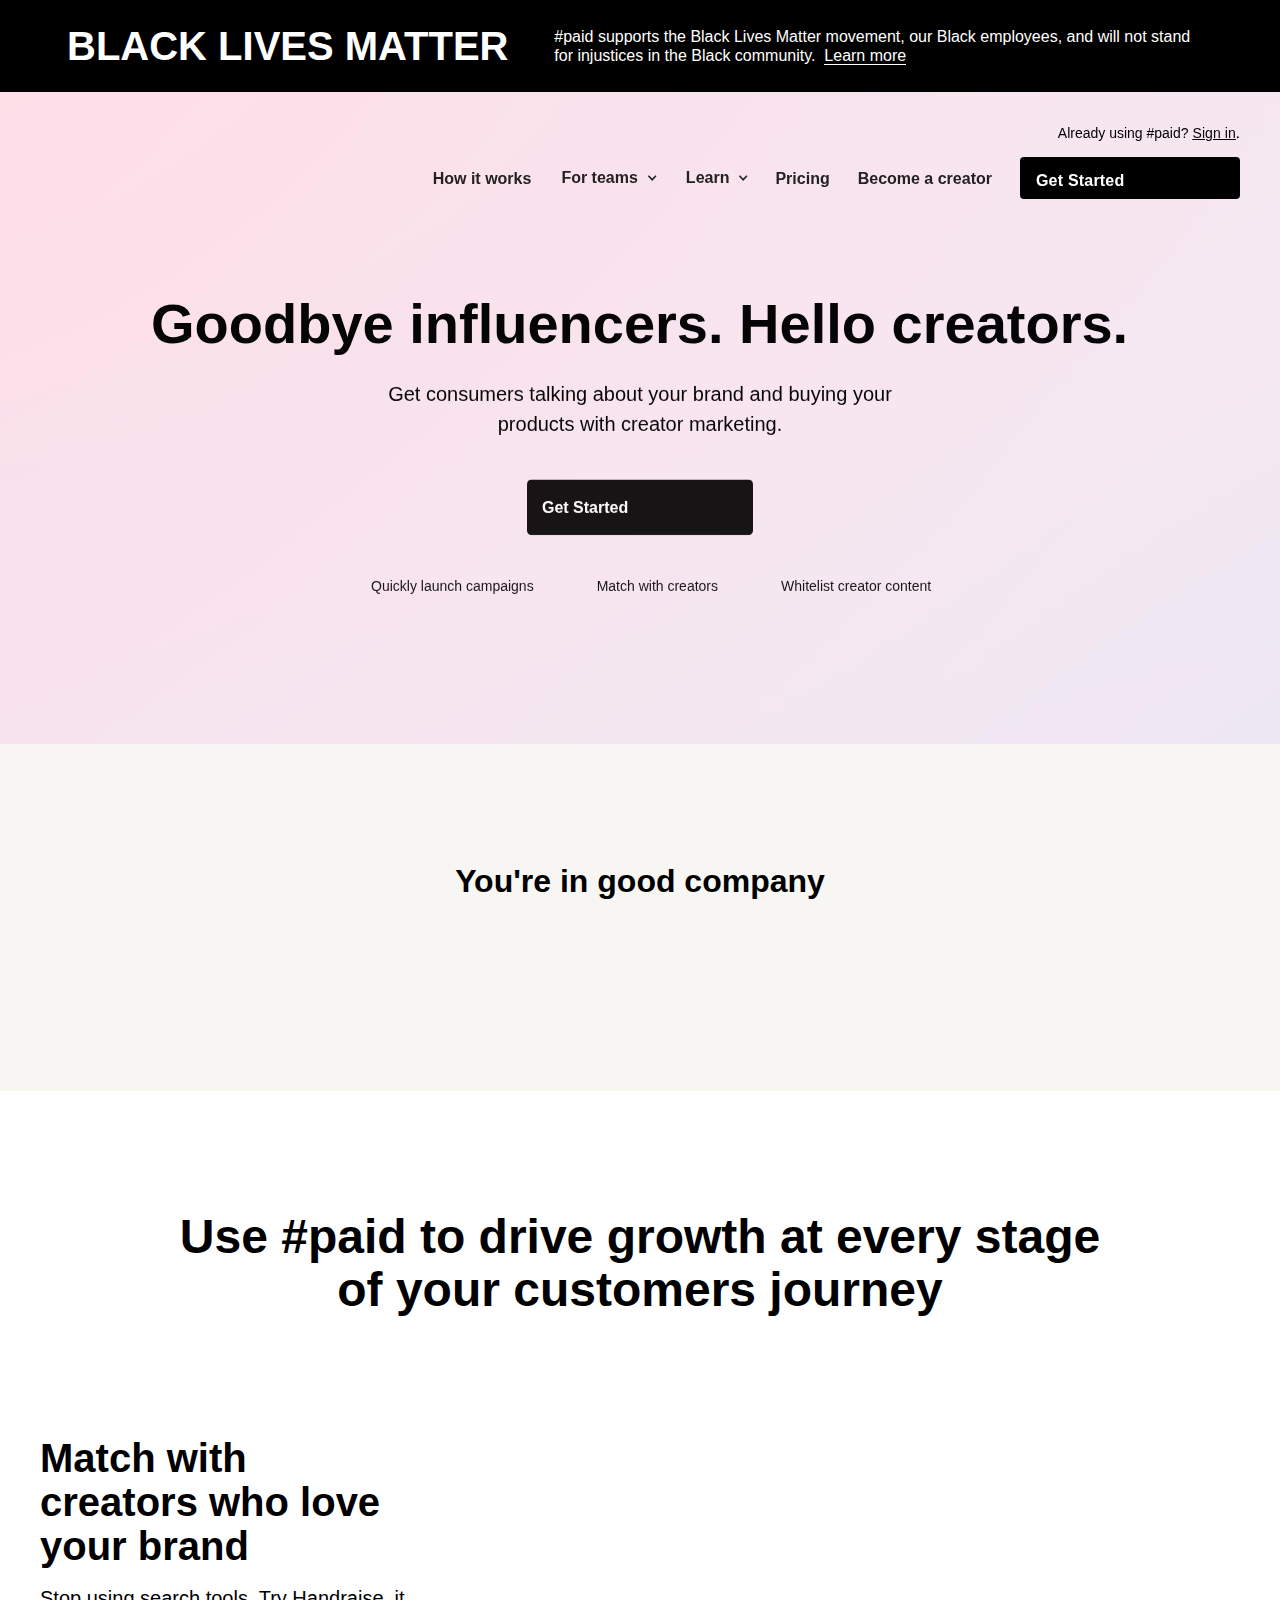
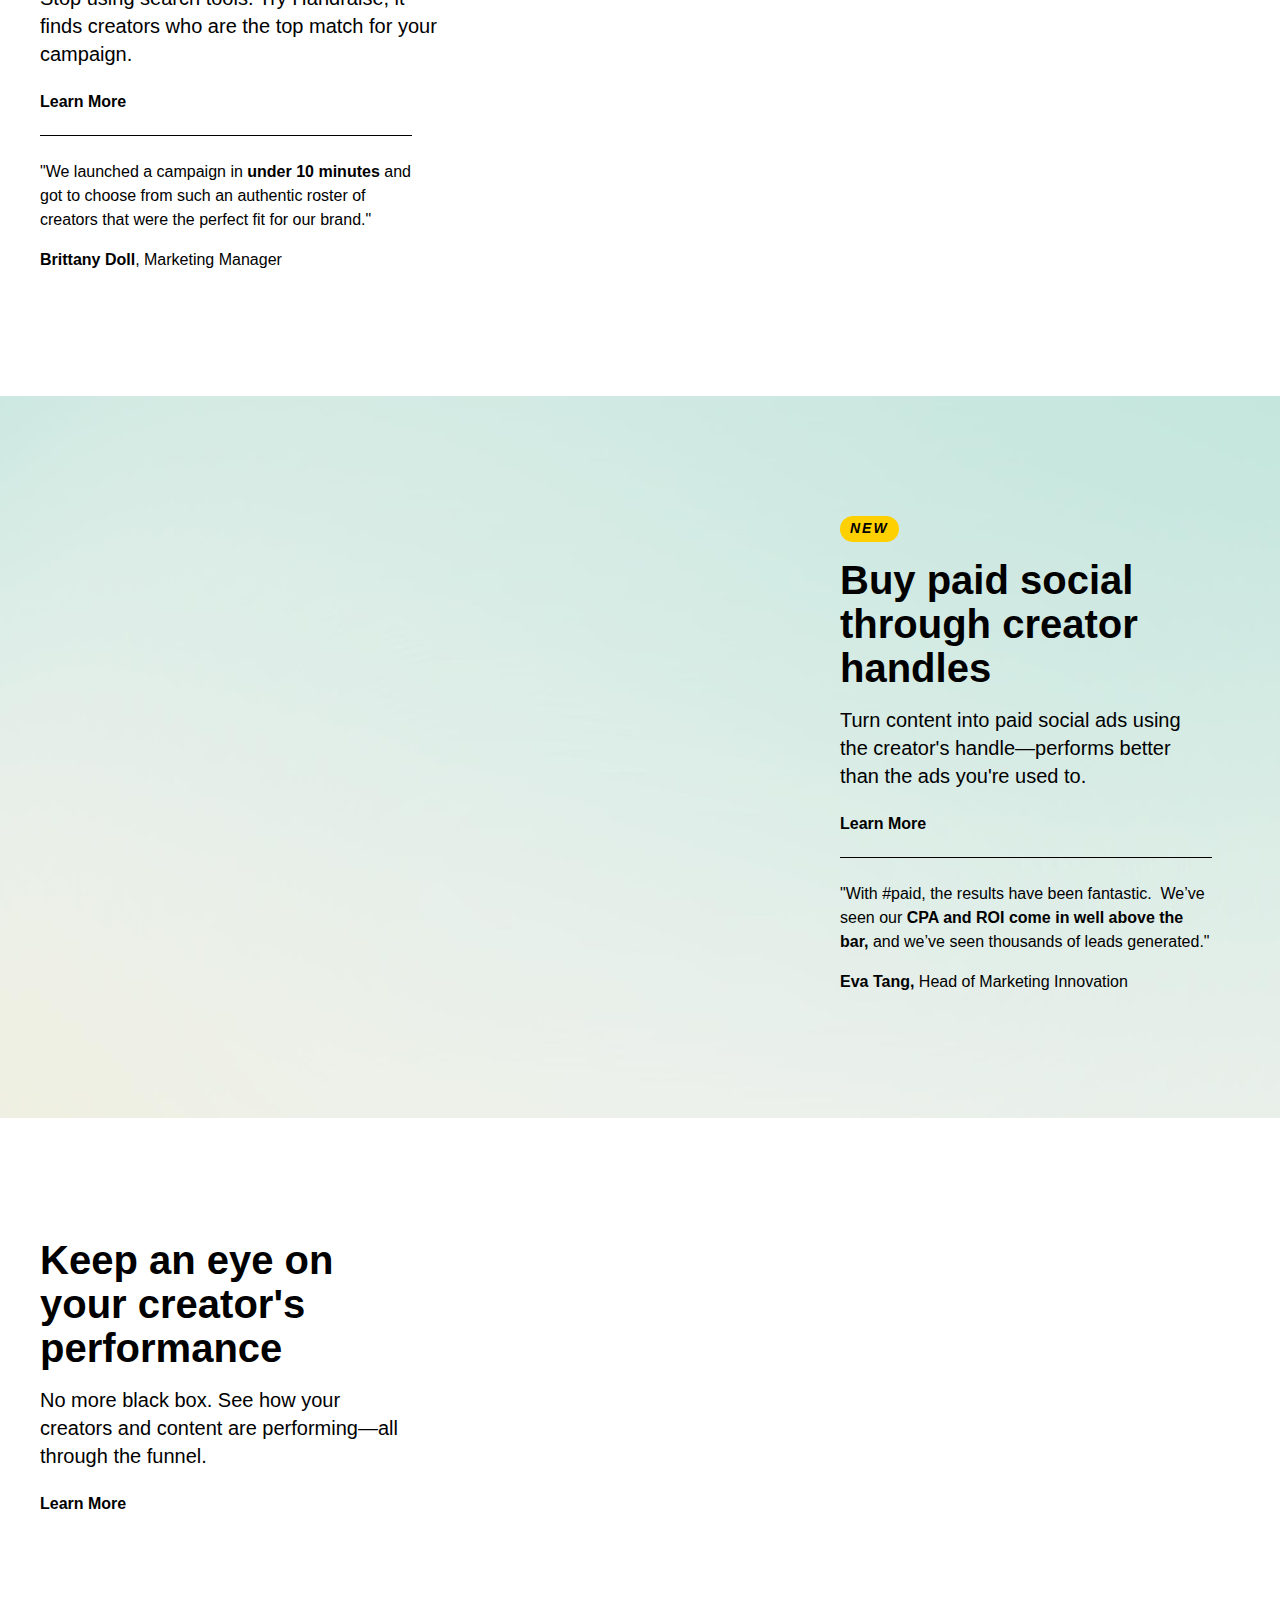
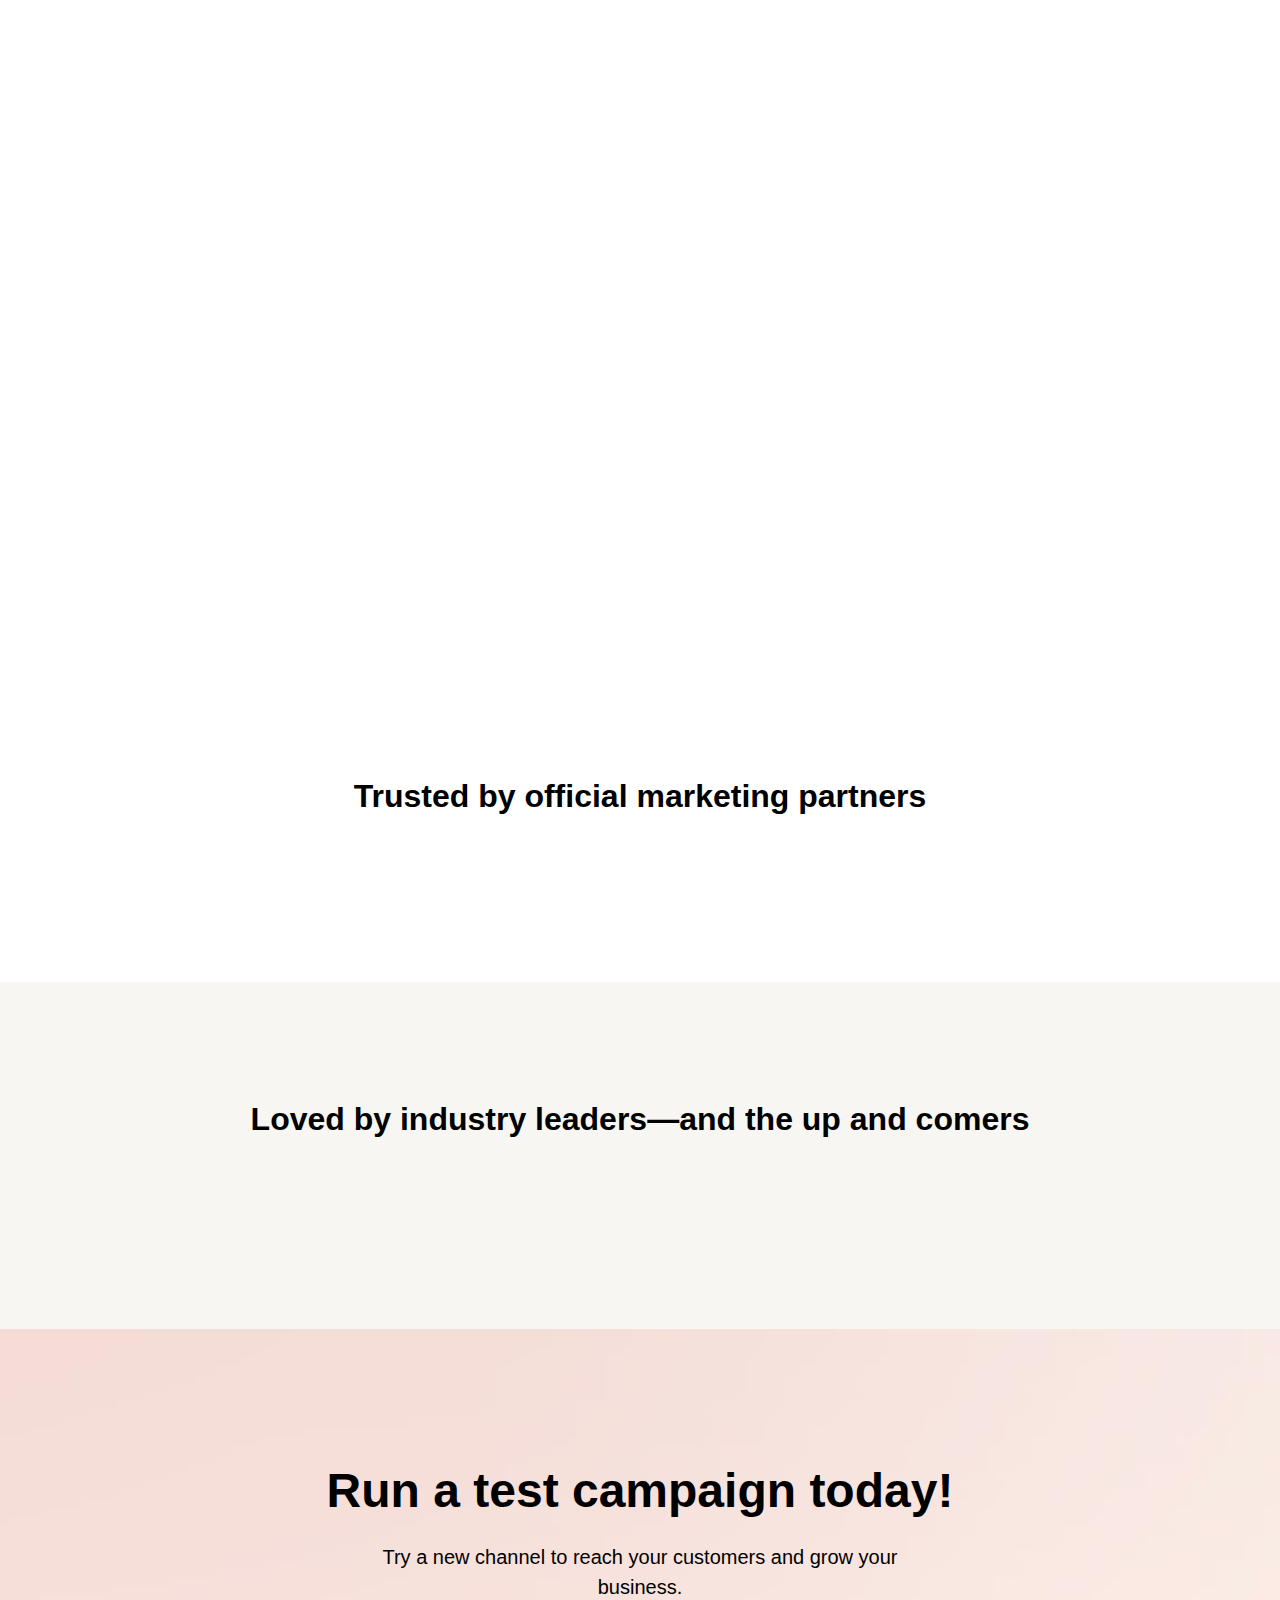
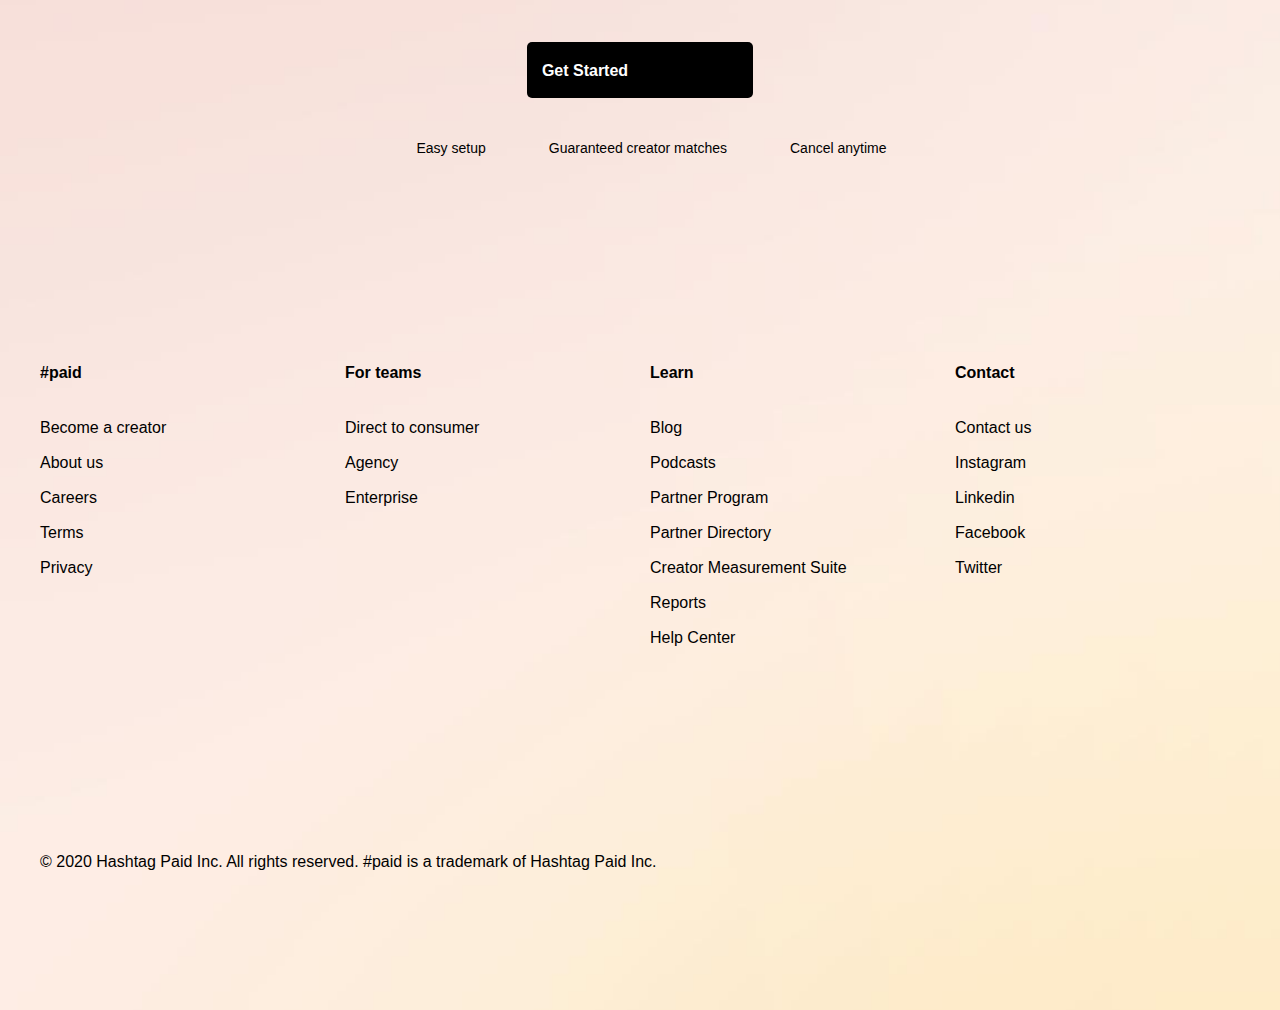
==== index.html @ 5b130eef "intinition" ====
<!DOCTYPE html><!-- Last Published: Wed Oct 14 2020 17:28:20 GMT+0000 (Coordinated Universal Time) -->
<html data-wf-domain="webflow2.hashtagpaid.com" data-wf-page="5f0f234bda10194874e92868"
    data-wf-site="5c34f4c0ee3329913fc72eac">

<head>
    <meta charset="utf-8" />
    <title>#paid | Creator Marketing Platform</title>
    <meta
        content="Get matched with creators, launch campaigns, and run creator whitelisting—in one platform. Influencer marketing is now safe, easy, and fast."
        name="description" />
    <meta content="#paid | Creator Marketing Platform" property="og:title" />
    <meta
        content="Get matched with creators, launch campaigns, and run creator whitelisting—in one platform. Influencer marketing is now safe, easy, and fast."
        property="og:description" />
    <meta content="https://uploads-ssl.webflow.com/5c34f4c0ee3329913fc72eac/5eea56bb4494a6b44882a000_paid-home.png"
        property="og:image" />
    <meta content="#paid | Creator Marketing Platform" property="twitter:title" />
    <meta
        content="Get matched with creators, launch campaigns, and run creator whitelisting—in one platform. Influencer marketing is now safe, easy, and fast."
        property="twitter:description" />
    <meta content="https://uploads-ssl.webflow.com/5c34f4c0ee3329913fc72eac/5eea56bb4494a6b44882a000_paid-home.png"
        property="twitter:image" />
    <meta property="og:type" content="website" />
    <meta content="summary_large_image" name="twitter:card" />
    <meta content="width=device-width, initial-scale=1" name="viewport" />
    <link href="css/paid2.webflow.cad4423af.css" rel="stylesheet" type="text/css" />
    <style>
        @media (min-width:992px) {
            html.w-mod-js:not(.w-mod-ix) [data-w-id="f4ee1ce5-b57c-50f3-9289-8ec48d2933f8"] {
                opacity: 0;
                -webkit-transform: translate3d(0, 50PX, 0) scale3d(1, 1, 1) rotateX(0) rotateY(0) rotateZ(0) skew(0, 0);
                -moz-transform: translate3d(0, 50PX, 0) scale3d(1, 1, 1) rotateX(0) rotateY(0) rotateZ(0) skew(0, 0);
                -ms-transform: translate3d(0, 50PX, 0) scale3d(1, 1, 1) rotateX(0) rotateY(0) rotateZ(0) skew(0, 0);
                transform: translate3d(0, 50PX, 0) scale3d(1, 1, 1) rotateX(0) rotateY(0) rotateZ(0) skew(0, 0);
            }

            html.w-mod-js:not(.w-mod-ix) [data-w-id="f4ee1ce5-b57c-50f3-9289-8ec48d2933fa"] {
                -webkit-transform: translate3d(0, 60PX, 0) scale3d(1, 1, 1) rotateX(0) rotateY(0) rotateZ(0) skew(0, 0);
                -moz-transform: translate3d(0, 60PX, 0) scale3d(1, 1, 1) rotateX(0) rotateY(0) rotateZ(0) skew(0, 0);
                -ms-transform: translate3d(0, 60PX, 0) scale3d(1, 1, 1) rotateX(0) rotateY(0) rotateZ(0) skew(0, 0);
                transform: translate3d(0, 60PX, 0) scale3d(1, 1, 1) rotateX(0) rotateY(0) rotateZ(0) skew(0, 0);
                opacity: 0;
            }

            html.w-mod-js:not(.w-mod-ix) [data-w-id="f4ee1ce5-b57c-50f3-9289-8ec48d2933fc"] {
                -webkit-transform: translate3d(0, 70PX, 0) scale3d(1, 1, 1) rotateX(0) rotateY(0) rotateZ(0) skew(0, 0);
                -moz-transform: translate3d(0, 70PX, 0) scale3d(1, 1, 1) rotateX(0) rotateY(0) rotateZ(0) skew(0, 0);
                -ms-transform: translate3d(0, 70PX, 0) scale3d(1, 1, 1) rotateX(0) rotateY(0) rotateZ(0) skew(0, 0);
                transform: translate3d(0, 70PX, 0) scale3d(1, 1, 1) rotateX(0) rotateY(0) rotateZ(0) skew(0, 0);
                opacity: 0;
            }

            html.w-mod-js:not(.w-mod-ix) [data-w-id="fcbe6283-c4dd-cb51-99b2-6b186e6b7eea"] {
                -webkit-transform: translate3d(0, 80PX, 0) scale3d(1, 1, 1) rotateX(0) rotateY(0) rotateZ(0) skew(0, 0);
                -moz-transform: translate3d(0, 80PX, 0) scale3d(1, 1, 1) rotateX(0) rotateY(0) rotateZ(0) skew(0, 0);
                -ms-transform: translate3d(0, 80PX, 0) scale3d(1, 1, 1) rotateX(0) rotateY(0) rotateZ(0) skew(0, 0);
                transform: translate3d(0, 80PX, 0) scale3d(1, 1, 1) rotateX(0) rotateY(0) rotateZ(0) skew(0, 0);
                opacity: 0;
            }

            html.w-mod-js:not(.w-mod-ix) [data-w-id="66a45f25-d2dc-6b6b-6f55-53d3be5a39cc"] {
                -webkit-transform: translate3d(0, 30PX, 0) scale3d(1, 1, 1) rotateX(0) rotateY(0) rotateZ(0) skew(0, 0);
                -moz-transform: translate3d(0, 30PX, 0) scale3d(1, 1, 1) rotateX(0) rotateY(0) rotateZ(0) skew(0, 0);
                -ms-transform: translate3d(0, 30PX, 0) scale3d(1, 1, 1) rotateX(0) rotateY(0) rotateZ(0) skew(0, 0);
                transform: translate3d(0, 30PX, 0) scale3d(1, 1, 1) rotateX(0) rotateY(0) rotateZ(0) skew(0, 0);
                opacity: 0;
            }

            html.w-mod-js:not(.w-mod-ix) [data-w-id="d9978bcf-15e3-3920-8042-8539bfb7ca4c"] {
                opacity: 0;
            }
        }

        @media (max-width:991px) and (min-width:768px) {
            html.w-mod-js:not(.w-mod-ix) [data-w-id="f4ee1ce5-b57c-50f3-9289-8ec48d2933f8"] {
                opacity: 0;
                -webkit-transform: translate3d(0, 50PX, 0) scale3d(1, 1, 1) rotateX(0) rotateY(0) rotateZ(0) skew(0, 0);
                -moz-transform: translate3d(0, 50PX, 0) scale3d(1, 1, 1) rotateX(0) rotateY(0) rotateZ(0) skew(0, 0);
                -ms-transform: translate3d(0, 50PX, 0) scale3d(1, 1, 1) rotateX(0) rotateY(0) rotateZ(0) skew(0, 0);
                transform: translate3d(0, 50PX, 0) scale3d(1, 1, 1) rotateX(0) rotateY(0) rotateZ(0) skew(0, 0);
            }

            html.w-mod-js:not(.w-mod-ix) [data-w-id="f4ee1ce5-b57c-50f3-9289-8ec48d2933fa"] {
                -webkit-transform: translate3d(0, 60PX, 0) scale3d(1, 1, 1) rotateX(0) rotateY(0) rotateZ(0) skew(0, 0);
                -moz-transform: translate3d(0, 60PX, 0) scale3d(1, 1, 1) rotateX(0) rotateY(0) rotateZ(0) skew(0, 0);
                -ms-transform: translate3d(0, 60PX, 0) scale3d(1, 1, 1) rotateX(0) rotateY(0) rotateZ(0) skew(0, 0);
                transform: translate3d(0, 60PX, 0) scale3d(1, 1, 1) rotateX(0) rotateY(0) rotateZ(0) skew(0, 0);
                opacity: 0;
            }

            html.w-mod-js:not(.w-mod-ix) [data-w-id="f4ee1ce5-b57c-50f3-9289-8ec48d2933fc"] {
                -webkit-transform: translate3d(0, 70PX, 0) scale3d(1, 1, 1) rotateX(0) rotateY(0) rotateZ(0) skew(0, 0);
                -moz-transform: translate3d(0, 70PX, 0) scale3d(1, 1, 1) rotateX(0) rotateY(0) rotateZ(0) skew(0, 0);
                -ms-transform: translate3d(0, 70PX, 0) scale3d(1, 1, 1) rotateX(0) rotateY(0) rotateZ(0) skew(0, 0);
                transform: translate3d(0, 70PX, 0) scale3d(1, 1, 1) rotateX(0) rotateY(0) rotateZ(0) skew(0, 0);
                opacity: 0;
            }

            html.w-mod-js:not(.w-mod-ix) [data-w-id="fcbe6283-c4dd-cb51-99b2-6b186e6b7eea"] {
                -webkit-transform: translate3d(0, 80PX, 0) scale3d(1, 1, 1) rotateX(0) rotateY(0) rotateZ(0) skew(0, 0);
                -moz-transform: translate3d(0, 80PX, 0) scale3d(1, 1, 1) rotateX(0) rotateY(0) rotateZ(0) skew(0, 0);
                -ms-transform: translate3d(0, 80PX, 0) scale3d(1, 1, 1) rotateX(0) rotateY(0) rotateZ(0) skew(0, 0);
                transform: translate3d(0, 80PX, 0) scale3d(1, 1, 1) rotateX(0) rotateY(0) rotateZ(0) skew(0, 0);
                opacity: 0;
            }

            html.w-mod-js:not(.w-mod-ix) [data-w-id="66a45f25-d2dc-6b6b-6f55-53d3be5a39cc"] {
                -webkit-transform: translate3d(0, 30PX, 0) scale3d(1, 1, 1) rotateX(0) rotateY(0) rotateZ(0) skew(0, 0);
                -moz-transform: translate3d(0, 30PX, 0) scale3d(1, 1, 1) rotateX(0) rotateY(0) rotateZ(0) skew(0, 0);
                -ms-transform: translate3d(0, 30PX, 0) scale3d(1, 1, 1) rotateX(0) rotateY(0) rotateZ(0) skew(0, 0);
                transform: translate3d(0, 30PX, 0) scale3d(1, 1, 1) rotateX(0) rotateY(0) rotateZ(0) skew(0, 0);
                opacity: 0;
            }

            html.w-mod-js:not(.w-mod-ix) [data-w-id="d9978bcf-15e3-3920-8042-8539bfb7ca4c"] {
                opacity: 0;
            }
        }
    </style>
    <script src="js/webfont.js" type="text/javascript"></script>
    <script
        type="text/javascript">WebFont.load({ google: { families: ["Open Sans:300,300italic,400,400italic,600,600italic,700,700italic,800,800italic", "Lato:100,100italic,300,300italic,400,400italic,700,700italic,900,900italic", "Merriweather:300,300italic,400,400italic,700,700italic,900,900italic", "Roboto:100,300,regular,500,700,900", "Roboto Mono:100,300,regular,500,700"] } });</script>
    <!--[if lt IE 9]><script src="js/html5shiv.min.js" type="text/javascript"></script><![endif]-->
    <script
        type="text/javascript">!function (o, c) { var n = c.documentElement, t = " w-mod-"; n.className += t + "js", ("ontouchstart" in o || o.DocumentTouch && c instanceof DocumentTouch) && (n.className += t + "touch") }(window, document);</script>
    <link href="https://uploads-ssl.webflow.com/5c34f4c0ee3329913fc72eac/5dc491c961fc96508a95d84b_favicon.png"
        rel="shortcut icon" type="image/x-icon" />
    <link href="https://uploads-ssl.webflow.com/5c34f4c0ee3329913fc72eac/5dc49237c21f5b290914fe9d_webclip.png"
        rel="apple-touch-icon" /><!-- Google Tag Manager -->
    <script>(function (w, d, s, l, i) {
            w[l] = w[l] || []; w[l].push({
                'gtm.start':
                    new Date().getTime(), event: 'gtm.js'
            }); var f = d.getElementsByTagName(s)[0],
                j = d.createElement(s), dl = l != 'dataLayer' ? '&l=' + l : ''; j.async = true; j.src =
                    'https://www.googletagmanager.com/gtm.js?id=' + i + dl; f.parentNode.insertBefore(j, f);
        })(window, document, 'script', 'dataLayer', 'GTM-TVMPZFH');</script>
    <!-- End Google Tag Manager -->

    <!-- Facebook Pixel Code -->
    <script>
        !function (f, b, e, v, n, t, s) {
            if (f.fbq) return; n = f.fbq = function () {
                n.callMethod ?
                    n.callMethod.apply(n, arguments) : n.queue.push(arguments)
            };
            if (!f._fbq) f._fbq = n; n.push = n; n.loaded = !0; n.version = '2.0';
            n.queue = []; t = b.createElement(e); t.async = !0;
            t.src = v; s = b.getElementsByTagName(e)[0];
            s.parentNode.insertBefore(t, s)
        }(window, document, 'script',
            'https://connect.facebook.net/en_US/fbevents.js');
        fbq('init', '689552478120410');
        fbq('track', 'PageView');
    </script>
    <noscript>
        <img height="1" width="1" src="https://www.facebook.com/tr?id=689552478120410&ev=PageView
&noscript=1" />
    </noscript>
    <!-- End Facebook Pixel Code -->

    <!-- Twitter universal website tag code -->
    <script>
        !function (e, t, n, s, u, a) {
            e.twq || (s = e.twq = function () {
                s.exe ? s.exe.apply(s, arguments) : s.queue.push(arguments);
            }, s.version = '1.1', s.queue = [], u = t.createElement(n), u.async = !0, u.src = 'js/uwt.js',
                a = t.getElementsByTagName(n)[0], a.parentNode.insertBefore(u, a))
        }(window, document, 'script');
        // Insert Twitter Pixel ID and Standard Event data below
        twq('init', 'o2rf6');
        twq('track', 'PageView');
    </script>
    <!-- End Twitter universal website tag code -->



    <style type="text/css">
        body {
            -webkit-font-smoothing: antialiased;
        }
    </style>

    <script type="text/javascript" src="js/bizible.js" async=""></script>

    <!--script src="js/.ubembed.com" async-->
    </script-->

    <script
        type="text/javascript">(function (o) { var b = "https://speedyfox.io/anywhere/", t = "ab54ca5f84f347f0b32fcea00ec6c714569c641edcfc4e208ddea868f578c745", a = window.AutopilotAnywhere = { _runQueue: [], run: function () { this._runQueue.push(arguments); } }, c = encodeURIComponent, s = "SCRIPT", d = document, l = d.getElementsByTagName(s)[0], p = "t=" + c(d.title || "") + "&u=" + c(d.location.href || "") + "&r=" + c(d.referrer || ""), j = "text/javascript", z, y; if (!window.Autopilot) window.Autopilot = a; if (o.app) p = "devmode=true&" + p; z = function (src, asy) { var e = d.createElement(s); e.src = src; e.type = j; e.async = asy; l.parentNode.insertBefore(e, l); }; y = function () { z(b + t + '?' + p, true); }; if (window.attachEvent) { window.attachEvent("onload", y); } else { window.addEventListener("load", y, false); } })({});</script>

    <style type="text/css">

    </style>

    <style>
        .body {
            -webkit-font-smoothing: antialiased;
            -moz-osx-font-smoothing: grayscale;
        }

        .w-slider-nav {
            font-size: 6px;
        }

        .w-slider-dot {
            position: relative;
            display: inline-block;
            width: 6px;
            height: 6px;
            background-color: #DFE3E8;
            cursor: pointer;
            margin: 0 7px .5em;
            transition: background-color 100ms, color 100ms;
        }

        .w-slider-dot.w-active {
            width: 10px;
            height: 10px;
            background: none;
            top: 2px;
        }

        .w-slider-nav-invert>div {
            background-color: #DFE3E8;
        }
    </style>

    <!-- iPhone X -->
    <style>
        @media only screen and (min-device-width : 375px) and (max-device-width : 812px) and (-webkit-device-pixel-ratio : 3) {
            .podcast-cta {
                padding: 24px 32px 32px;
            }
        }
    </style>

    <style>
        /* 1792x828px at 326ppi */
        @media only screen and (device-width : 414px) and (device-height : 896px) and (-webkit-device-pixel-ratio : 2) {
            .podcast-cta {
                padding: 24px 32px 32px;
            }
        }
    </style>

</head>

<body>
    <div class="w-embed w-iframe">
        <!-- Google Tag Manager (noscript) -->
        <noscript><iframe src="https://www.googletagmanager.com/ns.html?id=GTM-TVMPZFH" height="0" width="0"
                style="display:none;visibility:hidden"></iframe></noscript>
        <!-- End Google Tag Manager (noscript) -->
    </div>
    <div class="sec-banner">
        <div class="announcement-banner-ctr">
            <h2 class="h2-banner">Black Lives Matter</h2>
            <p class="p-banner">#paid supports the Black Lives Matter movement, our Black employees, and will not stand
                for injustices in the Black community.  <a
                    href="http://hashtagpaid.com/blog/black-lives-matter-our-response-and-action" target="_blank"
                    class="link-banner">Learn more</a></p>
        </div>
    </div>
    <div data-collapse="medium" data-animation="default" data-duration="0" data-doc-height="1"
        data-easing="ease-out-quint" data-easing2="ease-in-quint" role="banner" class="mobile-navbar w-nav">
        <div class="container-2 w-container"><a href="/" aria-current="page"
                class="mobile-brand w-nav-brand w--current"><img
                    src="https://uploads-ssl.webflow.com/5c34f4c0ee3329913fc72eac/5ed2c03f412d2b1436ae11a7_paid-logo-mobile.svg"
                    width="37" alt="" /></a>
            <nav role="navigation" class="mobile-nav-menu-2 w-nav-menu">
                <div class="div-block-45">
                    <div class="div-block-60"><a href="/" aria-current="page" class="w-inline-block w--current"><img
                                src="https://uploads-ssl.webflow.com/5c34f4c0ee3329913fc72eac/5ed2c03f412d2b1436ae11a7_paid-logo-mobile.svg"
                                alt="" /></a><a href="#" class="w-inline-block"><img
                                src="https://uploads-ssl.webflow.com/5c34f4c0ee3329913fc72eac/5ec5cbae905c7a162495afce_close-menuhamburger.svg"
                                alt="" /></a></div>
                    <div class="div-block-46">
                        <div class="text-block-22"><a href="https://hashtagpaid.com/login" class="text-block-22">Sign
                                in</a></div>
                    </div>
                    <div class="div-block-46">
                        <div class="text-block-22"><a href="/how-it-works.html" class="text-block-22">How it works</a></div>
                    </div>
                    <div class="div-block-46">
                        <div class="text-block-22">For teams</div><a href="/d-t-c.html" class="link-3">Direct to
                            Consumer</a><a href="/agencies" class="link-3">Agency</a><a href="/enterprise-1"
                            class="link-3">Enterprise</a>
                    </div>
                    <div class="div-block-46">
                        <div class="text-block-22">Learn</div><a href="/blog" class="link-3">Blog</a><a href="/podcast"
                            class="link-3">Podcasts</a><a href="https://help.hashtagpaid.com/en/" target="_blank"
                            class="link-3">Help Center</a><a href="/instagram-hidden-likes-research-report"
                            class="link-3">Reports</a>
                    </div>
                    <div class="div-block-46">
                        <div class="text-block-22"><a href="/pricing" class="text-block-22">Pricing</a></div>
                    </div>
                    <div class="div-block-46">
                        <div class="text-block-22"><a href="/creators-new" class="text-block-22">Become a creator</a>
                        </div>
                    </div>
                </div><a href="https://app.hashtagpaid.com/signup" class="cta-button mobile-nav w-inline-block">
                    <div class="cta-button-text">Get Started</div><img
                        src="https://uploads-ssl.webflow.com/5c34f4c0ee3329913fc72eac/5d896238cbc314ecd240cec2_arrow_white.svg"
                        alt="" class="cta-button-arrow" />
                </a>
            </nav>
            <div class="mobile-menu-button-2 w-nav-button">
                <div class="icon-4 w-icon-nav-menu"></div>
            </div>
        </div><a href="https://hashtagpaid.com/blog/covid-19-evolving-consumer-behavior"
            class="global-nav-banner w-inline-block">
            <div class="div-block-32">
                <div class="banner-text"><span class="all-caps-label text-span-11">COVID-19</span>COVID-19: Evolving
                    Consumer Behaviors Report — Read the Report<br /><span class="underline text-span-10">Read the
                        report</span></div>
            </div>
        </a>
    </div>
    <div data-collapse="medium" data-animation="default" data-duration="400" role="banner"
        class="desktop-nav-2 withbanner w-nav">
        <div class="middle-alight container w-container"><a href="/" aria-current="page"
                class="brand-logo w-nav-brand w--current"><img
                    src="https://uploads-ssl.webflow.com/5c34f4c0ee3329913fc72eac/5ec5bb73b2a6fb3d17adff89_Group%20133.svg"
                    alt="" /></a>
            <div class="desktop-menu-link">
                <div class="top-nav-div">
                    <div class="small-text-nav">Already using #paid? <a href="https://hashtagpaid.com/login"><span
                                class="small-text-link link">Sign in</span></a><span class="small-text-link">.</span>
                    </div>
                </div>
                <nav role="navigation" class="desktop-nav-menu w-clearfix w-nav-menu"><a href="how-it-works.html"
                        class="desktop-nav-link-2 w-nav-link">How it works</a>
                    <div data-delay="0" data-hover="1" class="w-dropdown">
                        <div class="desktop-nav-link-dropdown-2 w-dropdown-toggle">
                            <div class="dropdown-arrow-down w-icon-dropdown-toggle"></div>
                            <div>For teams</div>
                        </div>
                        <nav class="desktop-dropdown-list-2 w-dropdown-list">
                            <div class="div-block-44"><a href="/d-t-c" class="subdropdown-link w-inline-block">
                                    <div class="text-block-20">Direct to Consumer</div>
                                    <div class="text-block-21">Tap into creators to drive ROAS and quickly scale
                                        campaigns.</div>
                                </a><a href="/agencies" class="subdropdown-link w-inline-block">
                                    <div class="text-block-20">Agencies</div>
                                    <div class="text-block-21">Expand your content strategy with a scalable media
                                        channel that’s safe.</div>
                                </a><a href="/enterprise-1" class="subdropdown-link w-inline-block">
                                    <div class="text-block-20">Enterprise</div>
                                    <div class="text-block-21">Achieve your goals by turning measurable awareness into
                                        direct sales.</div>
                                </a></div>
                        </nav>
                    </div>
                    <div data-delay="0" data-hover="1" class="w-dropdown">
                        <div class="desktop-nav-link-dropdown-2 w-dropdown-toggle">
                            <div class="dropdown-arrow-down w-icon-dropdown-toggle"></div>
                            <div>Learn</div>
                        </div>
                        <nav class="desktop-dropdown-list-2 large w-dropdown-list">
                            <div class="columns-12 w-row">
                                <div class="column-22 w-col w-col-6"><a href="/blog"
                                        class="subdropdown-link w-inline-block">
                                        <div class="text-block-20">Blog</div>
                                        <div class="text-block-21">Articles on creator marketing, creators, growing your
                                            business, and more</div>
                                    </a></div>
                                <div class="column-22 w-col w-col-6"><a href="https://help.hashtagpaid.com/en/"
                                        target="_blank" class="subdropdown-link w-inline-block">
                                        <div class="text-block-20">Help Center</div>
                                        <div class="text-block-21">Learn how to use #paid’s products</div>
                                    </a></div>
                            </div>
                            <div class="columns-12 w-row">
                                <div class="column-22 w-col w-col-6"><a href="/podcast"
                                        class="subdropdown-link w-inline-block">
                                        <div class="text-block-20">Podcasts</div>
                                        <div class="text-block-21">Learn from leaders in your space</div>
                                    </a></div>
                                <div class="column-22 w-col w-col-6"><a href="/instagram-hidden-likes-research-report"
                                        class="subdropdown-link w-inline-block">
                                        <div class="text-block-20">Reports</div>
                                        <div class="text-block-21">Latest industry insights</div>
                                    </a></div>
                            </div>
                        </nav>
                    </div><a href="/pricing" class="desktop-nav-link-2 w-nav-link">Pricing</a><a href="/creators-new"
                        class="desktop-nav-link-2 final w-nav-link">Become a creator</a><a
                        data-w-id="ab868367-cf01-dde5-2317-bd252999d6a5" href="https://hashtagpaid.com/signup"
                        class="cta-button header-cta _052020 w-inline-block">
                        <div class="cta-button-text">Get Started</div><img
                            src="https://uploads-ssl.webflow.com/5c34f4c0ee3329913fc72eac/5d896238cbc314ecd240cec2_arrow_white.svg"
                            alt="" class="cta-button-arrow-copy" />
                    </a>
                </nav>
                <div class="w-nav-button">
                    <div class="w-icon-nav-menu"></div>
                </div>
            </div>
        </div>
    </div>
    <div class="sec-hero2 home">
        <div class="wrapper">
            <div class="ctr-center">
                <h1 data-w-id="f4ee1ce5-b57c-50f3-9289-8ec48d2933f8" class="headline">Goodbye influencers. Hello
                    creators.</h1>
                <p data-w-id="f4ee1ce5-b57c-50f3-9289-8ec48d2933fa" class="p-hero home">Get consumers talking about your
                    brand and buying your products with creator marketing.</p><a
                    href="https://app.hashtagpaid.com/signup" data-w-id="f4ee1ce5-b57c-50f3-9289-8ec48d2933fc"
                    class="button arrow new w-button">Get Started</a>
                <div data-w-id="fcbe6283-c4dd-cb51-99b2-6b186e6b7eea" class="checks">
                    <div class="div-block-38">
                        <div class="checkmark"></div>
                        <div class="text-block-19">Quickly launch campaigns</div>
                    </div>
                    <div class="div-block-38">
                        <div class="checkmark"></div>
                        <div class="text-block-19">Match with creators</div>
                    </div>
                    <div class="div-block-38">
                        <div class="checkmark"></div>
                        <div class="text-block-19">Whitelist creator content</div>
                    </div>
                </div>
            </div>
        </div>
    </div>
    <div class="sec-hero-p6"><img
            src="https://uploads-ssl.webflow.com/5c34f4c0ee3329913fc72eac/5ed05b655bd5c91de1f0bb1a_home-hero-screen.png"
            data-w-id="66a45f25-d2dc-6b6b-6f55-53d3be5a39cc"
            sizes="(max-width: 479px) 92vw, (max-width: 767px) 95vw, 96vw"
            srcset="https://uploads-ssl.webflow.com/5c34f4c0ee3329913fc72eac/5ed05b655bd5c91de1f0bb1a_home-hero-screen-p-500.png 500w, https://uploads-ssl.webflow.com/5c34f4c0ee3329913fc72eac/5ed05b655bd5c91de1f0bb1a_home-hero-screen-p-800.png 800w, https://uploads-ssl.webflow.com/5c34f4c0ee3329913fc72eac/5ed05b655bd5c91de1f0bb1a_home-hero-screen-p-1080.png 1080w, https://uploads-ssl.webflow.com/5c34f4c0ee3329913fc72eac/5ed05b655bd5c91de1f0bb1a_home-hero-screen-p-1600.png 1600w, https://uploads-ssl.webflow.com/5c34f4c0ee3329913fc72eac/5ed05b655bd5c91de1f0bb1a_home-hero-screen.png 2348w"
            alt="" class="hero-image" /></div>
    <div class="sec-logos">
        <div class="wrapper">
            <div class="div-block-42">
                <h3 class="h3-content">You&#x27;re in good company</h3>
                <div class="logo-wrap"><img
                        src="https://uploads-ssl.webflow.com/5c34f4c0ee3329913fc72eac/5f58ccd202e149623ee1517c_Homepage%20Logos%20Mobile.png"
                        width="347" sizes="(max-width: 479px) 88vw, (max-width: 767px) 347px, 100vw"
                        srcset="https://uploads-ssl.webflow.com/5c34f4c0ee3329913fc72eac/5f58ccd202e149623ee1517c_Homepage%20Logos%20Mobile-p-500.png 500w, https://uploads-ssl.webflow.com/5c34f4c0ee3329913fc72eac/5f58ccd202e149623ee1517c_Homepage%20Logos%20Mobile.png 693w"
                        alt="" class="image-82" /><img
                        src="https://uploads-ssl.webflow.com/5c34f4c0ee3329913fc72eac/5f58ccbfdb9b6ff51f1ce20a_logos.png"
                        width="771" sizes="(max-width: 767px) 100vw, (max-width: 991px) 640px, 771px"
                        srcset="https://uploads-ssl.webflow.com/5c34f4c0ee3329913fc72eac/5f58ccbfdb9b6ff51f1ce20a_logos-p-500.png 500w, https://uploads-ssl.webflow.com/5c34f4c0ee3329913fc72eac/5f58ccbfdb9b6ff51f1ce20a_logos-p-800.png 800w, https://uploads-ssl.webflow.com/5c34f4c0ee3329913fc72eac/5f58ccbfdb9b6ff51f1ce20a_logos-p-1080.png 1080w, https://uploads-ssl.webflow.com/5c34f4c0ee3329913fc72eac/5f58ccbfdb9b6ff51f1ce20a_logos.png 1542w"
                        alt="" class="image-83" /></div>
            </div>
        </div>
    </div>
    <div class="new-section">
        <h2 class="h2-home limit">Use #paid to drive growth at every stage of your customers journey</h2>
        <div class="container w-container">
            <div class="w-layout-grid left-text-grid">
                <div id="w-node-6b2f8c7fd2eb-74e92868" class="left-side-text-div">
                    <h2 class="heading-29">Match with creators who love your brand</h2>
                    <div class="_400px-div less-bottom-margin">
                        <p>Stop using search tools. Try Handraise, it finds creators who are the top match for your
                            campaign.</p><img
                            src="https://uploads-ssl.webflow.com/5c34f4c0ee3329913fc72eac/5ed05fd2c0948d7796982afd_Handraise.jpg"
                            width="670" sizes="(max-width: 479px) 92vw, (max-width: 767px) 94vw, 100vw"
                            srcset="https://uploads-ssl.webflow.com/5c34f4c0ee3329913fc72eac/5ed05fd2c0948d7796982afd_Handraise-p-500.jpeg 500w, https://uploads-ssl.webflow.com/5c34f4c0ee3329913fc72eac/5ed05fd2c0948d7796982afd_Handraise-p-800.jpeg 800w, https://uploads-ssl.webflow.com/5c34f4c0ee3329913fc72eac/5ed05fd2c0948d7796982afd_Handraise-p-1080.jpeg 1080w, https://uploads-ssl.webflow.com/5c34f4c0ee3329913fc72eac/5ed05fd2c0948d7796982afd_Handraise.jpg 1344w"
                            alt="" class="image-52" />
                    </div><a data-w-id="7f50dfbe-84b5-a374-a306-6b2f8c7fd2f6" href="/how-it-works"
                        class="text-link-div w-inline-block w-clearfix">
                        <div class="text-button">Learn More</div><img
                            src="https://uploads-ssl.webflow.com/5c34f4c0ee3329913fc72eac/5d8c0419f2acbb61cdda38a5_arrow_dark%20(1).svg"
                            alt="" class="cta-button-arrow-copy" />
                    </a>
                    <div class="small-quot-div">
                        <p class="small-quot-text">&quot;We launched a campaign in <span class="bold-text">under 10
                                minutes</span> and got to choose from such an authentic roster of creators that were the
                            perfect fit for our brand.&quot;</p>
                    </div>
                    <div class="quote-name-title"><strong class="bold-text-3">Brittany Doll</strong>, Marketing Manager
                    </div><img
                        src="https://uploads-ssl.webflow.com/5c34f4c0ee3329913fc72eac/5ee2d179f7b88800d5aea817_Uber%20Eats.svg"
                        alt="" class="small-quote-logo" />
                </div>
                <div id="w-node-6b2f8c7fd305-74e92868" class="hero-image-right"><img
                        src="https://uploads-ssl.webflow.com/5c34f4c0ee3329913fc72eac/5ec4739bd72dda4ccc687c0d_Group%20128.svg"
                        alt="" class="image-48" /><img
                        src="https://uploads-ssl.webflow.com/5c34f4c0ee3329913fc72eac/5ed05fd2c0948d7796982afd_Handraise.jpg"
                        width="670" sizes="(max-width: 767px) 100vw, 670px"
                        srcset="https://uploads-ssl.webflow.com/5c34f4c0ee3329913fc72eac/5ed05fd2c0948d7796982afd_Handraise-p-500.jpeg 500w, https://uploads-ssl.webflow.com/5c34f4c0ee3329913fc72eac/5ed05fd2c0948d7796982afd_Handraise-p-800.jpeg 800w, https://uploads-ssl.webflow.com/5c34f4c0ee3329913fc72eac/5ed05fd2c0948d7796982afd_Handraise-p-1080.jpeg 1080w, https://uploads-ssl.webflow.com/5c34f4c0ee3329913fc72eac/5ed05fd2c0948d7796982afd_Handraise.jpg 1344w"
                        alt="" /></div>
            </div>
        </div>
    </div>
    <div class="sec-col3">
        <div class="container w-container">
            <div class="w-layout-grid right-text">
                <div id="w-node-d8992d197a45-74e92868" class="hero-image-right"><img
                        src="https://uploads-ssl.webflow.com/5c34f4c0ee3329913fc72eac/5ec46fcf27fcdde416455610_Group%202.png"
                        width="348" alt="" /></div>
                <div id="w-node-d8992d197a47-74e92868" class="right-side-text-div">
                    <div class="label">
                        <p class="paragraph-9">NEW</p>
                    </div>
                    <h2 class="heading-29">Buy paid social through creator handles</h2>
                    <div class="_400px-div less-bottom-margin">
                        <p class="home-p">Turn content into paid social ads using the creator&#x27;s handle—performs
                            better than the ads you&#x27;re used to.</p><img
                            src="https://uploads-ssl.webflow.com/5c34f4c0ee3329913fc72eac/5ec46fcf27fcdde416455610_Group%202.png"
                            width="348" alt="" class="image-53" />
                    </div><a data-w-id="919f644e-8ac1-5862-f497-d8992d197a53" href="/how-it-works"
                        class="text-link-div w-inline-block w-clearfix">
                        <div class="text-button">Learn More</div><img
                            src="https://uploads-ssl.webflow.com/5c34f4c0ee3329913fc72eac/5ed060b753acc42ed3eed86a_Arrow%20Right%20BLACk.svg"
                            alt="" class="cta-button-arrow-copy" />
                    </a>
                    <div class="small-quot-div black-border">
                        <p class="small-quot-text">&quot;With #paid, the results have been fantastic.  We’ve seen our
                            <span class="bold-text">CPA and ROI come in well above the bar,</span> and we’ve seen
                            thousands of leads generated.&quot;</p>
                    </div>
                    <div class="quote-name-title"><strong class="bold-text-4">Eva Tang, </strong>Head of Marketing
                        Innovation</div><img
                        src="https://uploads-ssl.webflow.com/5c34f4c0ee3329913fc72eac/5ec5b87cfdea98517cd4096b_PN.png"
                        alt="" class="small-quote-logo" />
                </div>
            </div>
        </div>
    </div>
    <div class="new-section">
        <div class="container w-container">
            <div class="w-layout-grid left-text-grid">
                <div id="w-node-b44ff81f2b50-74e92868" class="left-side-text-div">
                    <h2 class="heading-29">Keep an eye on your creator&#x27;s performance</h2>
                    <div class="_400px-div less-bottom-margin">
                        <p class="home-p">No more black box. See how your creators and content are performing—all
                            through the funnel.</p><img
                            src="https://uploads-ssl.webflow.com/5c34f4c0ee3329913fc72eac/5ee17f19198bbf5a0027e680_Results%20(1).png"
                            width="670" sizes="(max-width: 479px) 92vw, (max-width: 767px) 94vw, 100vw"
                            srcset="https://uploads-ssl.webflow.com/5c34f4c0ee3329913fc72eac/5ee17f19198bbf5a0027e680_Results%20(1)-p-500.png 500w, https://uploads-ssl.webflow.com/5c34f4c0ee3329913fc72eac/5ee17f19198bbf5a0027e680_Results%20(1).png 1340w"
                            alt="" class="image-54" />
                    </div><a data-w-id="f1b0e721-0484-cd14-a879-b44ff81f2b56" href="/how-it-works"
                        class="text-link-div w-inline-block w-clearfix">
                        <div class="text-button">Learn More</div><img
                            src="https://uploads-ssl.webflow.com/5c34f4c0ee3329913fc72eac/5d8c0419f2acbb61cdda38a5_arrow_dark%20(1).svg"
                            alt="" class="cta-button-arrow-copy" />
                    </a><img
                        src="https://uploads-ssl.webflow.com/5c34f4c0ee3329913fc72eac/5ec46df96e0215809e0d7534_ROAS-arrow.svg"
                        alt="" class="image-55" />
                </div>
                <div id="w-node-b44ff81f2b5a-74e92868" class="hero-image-right"><img
                        src="https://uploads-ssl.webflow.com/5c34f4c0ee3329913fc72eac/5ee17f19198bbf5a0027e680_Results%20(1).png"
                        width="670" sizes="(max-width: 767px) 100vw, 670px"
                        srcset="https://uploads-ssl.webflow.com/5c34f4c0ee3329913fc72eac/5ee17f19198bbf5a0027e680_Results%20(1)-p-500.png 500w, https://uploads-ssl.webflow.com/5c34f4c0ee3329913fc72eac/5ee17f19198bbf5a0027e680_Results%20(1).png 1340w"
                        alt="" /><img
                        src="https://uploads-ssl.webflow.com/5c34f4c0ee3329913fc72eac/5ec46df96e0215809e0d7534_ROAS-arrow.svg"
                        alt="" class="roas-arrow" /></div>
            </div>
        </div>
    </div>
    <div class="testimonial-section">
        <div class="container w-container">
            <div data-w-id="d9978bcf-15e3-3920-8042-8539bfb7ca4c" class="testimonial-quote-div ubereats">
                <h3 class="big-quote-text">&quot;The platform took a lot of the <strong>back-and-forth off of my
                        plate</strong>, so I was able to spend time on other aspects of our marketing program&quot;</h3>
                <div class="div-block-40">
                    <div class="testimonial-image marissa"></div>
                    <div class="div-block-41">
                        <div class="big-q-name"><strong>Marissa Haby,</strong> Product Marketing Manager</div><img
                            src="https://uploads-ssl.webflow.com/5c34f4c0ee3329913fc72eac/5ed33f38a553da2911e39ce2_PHue.svg"
                            alt="" class="image-56" />
                    </div>
                </div>
            </div>
        </div>
    </div>
    <div class="sec-marketingpartner">
        <div class="wrapper">
            <div class="div-block-42">
                <h3 class="h3-content">Trusted by official marketing partners</h3>
                <div class="logobar marketingpartners"><img
                        src="https://uploads-ssl.webflow.com/5c34f4c0ee3329913fc72eac/5ec4659893499d891b827080_shopify.svg"
                        alt="" class="logo marketing-partner" /><img
                        src="https://uploads-ssl.webflow.com/5c34f4c0ee3329913fc72eac/5f593270d766cb69fb2b57bd_FMP_Badges_Light_RGB_medium.png"
                        sizes="(max-width: 767px) 100px, (max-width: 991px) 120px, 125px"
                        srcset="https://uploads-ssl.webflow.com/5c34f4c0ee3329913fc72eac/5f593270d766cb69fb2b57bd_FMP_Badges_Light_RGB_medium-p-500.png 500w, https://uploads-ssl.webflow.com/5c34f4c0ee3329913fc72eac/5f593270d766cb69fb2b57bd_FMP_Badges_Light_RGB_medium.png 1251w"
                        alt="" class="logo marketing-partner" /><img
                        src="https://uploads-ssl.webflow.com/5c34f4c0ee3329913fc72eac/5ee2d33b889502c425490bb0_tiktok.png"
                        alt="" class="logo marketing-partner" /></div>
            </div>
        </div>
    </div>
    <div class="sec-logos">
        <div class="div-block-42">
            <h3 class="h3-content">Loved by industry leaders—and the up and comers</h3>
            <div class="logobar"><img
                    src="https://uploads-ssl.webflow.com/5c34f4c0ee3329913fc72eac/5eea094db6eecb7c2fb3cdc1_logo%20salad%20small.png"
                    width="379" sizes="(max-width: 479px) 79vw, (max-width: 767px) 379px, 100vw"
                    srcset="https://uploads-ssl.webflow.com/5c34f4c0ee3329913fc72eac/5eea094db6eecb7c2fb3cdc1_logo%20salad%20small-p-500.png 500w, https://uploads-ssl.webflow.com/5c34f4c0ee3329913fc72eac/5eea094db6eecb7c2fb3cdc1_logo%20salad%20small.png 760w"
                    alt="" class="image-84" /><img
                    src="https://uploads-ssl.webflow.com/5c34f4c0ee3329913fc72eac/5eea09c09cc7fef74e02df98_Logo%20Salad.png"
                    width="908" sizes="(max-width: 767px) 100vw, (max-width: 991px) 640px, 908px"
                    srcset="https://uploads-ssl.webflow.com/5c34f4c0ee3329913fc72eac/5eea09c09cc7fef74e02df98_Logo%20Salad-p-500.png 500w, https://uploads-ssl.webflow.com/5c34f4c0ee3329913fc72eac/5eea09c09cc7fef74e02df98_Logo%20Salad-p-800.png 800w, https://uploads-ssl.webflow.com/5c34f4c0ee3329913fc72eac/5eea09c09cc7fef74e02df98_Logo%20Salad-p-1080.png 1080w, https://uploads-ssl.webflow.com/5c34f4c0ee3329913fc72eac/5eea09c09cc7fef74e02df98_Logo%20Salad-p-1600.png 1600w, https://uploads-ssl.webflow.com/5c34f4c0ee3329913fc72eac/5eea09c09cc7fef74e02df98_Logo%20Salad.png 1818w"
                    alt="" class="image-85" /></div>
        </div>
    </div>
    <div class="pink-yellow-footer">
        <div class="footer-cta w-container">
            <div class="div-block-47"><img
                    src="https://uploads-ssl.webflow.com/5c34f4c0ee3329913fc72eac/5ec6afce786d3952a67496a8_footerstars.svg"
                    alt="" class="left-footer-image" /></div>
            <div class="ctr-center">
                <h1 class="hero-h1">Run a test campaign today!</h1>
                <p class="p-hero home">Try a new channel to reach your customers and grow your business.</p><a
                    href="https://paid.partnerpage.io/" class="button arrow new w-button">Get Started</a>
                <div class="checks">
                    <div class="div-block-38">
                        <div class="checkmark"></div>
                        <div class="text-block-19">Easy setup</div>
                    </div>
                    <div class="div-block-38">
                        <div class="checkmark"></div>
                        <div class="text-block-19">Guaranteed creator matches</div>
                    </div>
                    <div class="div-block-38">
                        <div class="checkmark"></div>
                        <div class="text-block-19">Cancel anytime</div>
                    </div>
                </div>
                <div class="div-block-48"><img
                        src="https://uploads-ssl.webflow.com/5c34f4c0ee3329913fc72eac/5ec6b2241fc16578138eff68_Group%20370.png"
                        sizes="(max-width: 479px) 92vw, (max-width: 767px) 89vw, (max-width: 991px) 437.15625px, 515.21875px"
                        srcset="https://uploads-ssl.webflow.com/5c34f4c0ee3329913fc72eac/5ec6b2241fc16578138eff68_Group%20370-p-500.png 500w, https://uploads-ssl.webflow.com/5c34f4c0ee3329913fc72eac/5ec6b2241fc16578138eff68_Group%20370.png 1477w"
                        alt="" class="right-footer-image" /></div>
            </div>
        </div>
        <div class="container w-container">
            <div class="w-row">
                <div class="w-col w-col-3">
                    <div>
                        <div class="footer-column-header no-top-margin">#paid</div><a href="/creators-new"
                            class="new-footer-link">Become a creator</a><a href="/company" class="new-footer-link">About
                            us</a><a href="/company#careers" class="new-footer-link">Careers</a><a href="/terms"
                            class="new-footer-link">Terms</a><a href="https://hashtagpaid.com/privacy"
                            class="new-footer-link">Privacy</a>
                    </div>
                </div>
                <div class="w-col w-col-3">
                    <div>
                        <div class="footer-column-header">For teams</div><a href="/d-t-c" class="new-footer-link">Direct
                            to consumer</a><a href="/agencies" class="new-footer-link">Agency</a><a href="/enterprise-1"
                            class="new-footer-link">Enterprise</a>
                    </div>
                </div>
                <div class="w-col w-col-3">
                    <div>
                        <div class="footer-column-header">Learn</div><a href="/blog" class="new-footer-link">Blog</a><a
                            href="/podcast" class="new-footer-link">Podcasts</a><a href="/partners"
                            class="new-footer-link">Partner Program</a><a href="https://paid.partnerpage.io/"
                            class="new-footer-link">Partner Directory</a><a href="/measurement"
                            class="new-footer-link">Creator Measurement Suite</a><a
                            href="/instagram-hidden-likes-research-report" class="new-footer-link">Reports</a><a
                            href="https://help.hashtagpaid.com/en/" target="_blank" class="new-footer-link">Help
                            Center</a>
                    </div>
                </div>
                <div class="w-col w-col-3">
                    <div>
                        <div class="footer-column-header">Contact</div><a href="mailto:hello@hashtagpaid.com"
                            class="new-footer-link">Contact us</a><a href="https://www.instagram.com/hashtagpaid/"
                            target="_blank" class="new-footer-link">Instagram</a><a
                            href="https://www.linkedin.com/company/hashtagpaid/" target="_blank"
                            class="new-footer-link">Linkedin</a><a href="https://www.facebook.com/hashtagpaid"
                            target="_blank" class="new-footer-link">Facebook</a><a
                            href="https://twitter.com/hashtagpaid" target="_blank" class="new-footer-link">Twitter</a>
                    </div>
                </div>
            </div>
            <div class="footer-logo-div">
                <div class="partner-logo-div hide-mobile"><img
                        src="https://uploads-ssl.webflow.com/5c34f4c0ee3329913fc72eac/5f0ce3de7443e02131d87a40_container.svg"
                        alt="" class="image-37" /></div>
                <div class="partner-logo-div hide-mobile"><img
                        src="https://uploads-ssl.webflow.com/5c34f4c0ee3329913fc72eac/5f0ce3ddcfa827e1236cd54b_G2_Users-love-us%201.svg"
                        alt="" class="image-37" /></div>
                <div class="partner-logo-div"><img
                        src="https://uploads-ssl.webflow.com/5c34f4c0ee3329913fc72eac/5f5932171c4f44bdc7cd6ff9_FMP_Badges_Dark_RGB_small.png"
                        width="153" alt="" class="image-36" /></div>
                <div class="partner-logo-div"><img
                        src="https://uploads-ssl.webflow.com/5c34f4c0ee3329913fc72eac/5eea2d88165f0ddab91f82ad_shopify-partner.svg"
                        alt="" class="image-37" /></div>
                <div class="partner-logo-div"><img
                        src="https://uploads-ssl.webflow.com/5c34f4c0ee3329913fc72eac/5ee2d33b889502c425490bb0_tiktok.png"
                        width="88" alt="" class="image-90" /></div>
            </div>
            <div class="copyright-div">
                <div class="copy-right-text">© 2020 Hashtag Paid Inc. All rights reserved. #paid is a trademark of
                    Hashtag Paid Inc.</div>
            </div>
        </div>
    </div>
    <script src="js/jquery-3.5.1.min.dc5e7f18c8.js?site=5c34f4c0ee3329913fc72eac" type="text/javascript"
        integrity="sha256-9/aliU8dGd2tb6OSsuzixeV4y/faTqgFtohetphbbj0=" crossorigin="anonymous"></script>
    <script src="js/webflow.0174682c9.js" type="text/javascript"></script>
    <!--[if lte IE 9]><script src="js/placeholders.min.js"></script><![endif]-->
    <!-- Start of Async Drift Code -->
    <script>
        "use strict"; !function () { var n = window.driftt = window.drift = window.driftt || []; if (!n.init) { if (n.invoked) return window.console && console.error && console.error("Drift snippet included twice."); n.invoked = !0, n.methods = ["identify", "config", "track", "reset", "debug", "show", "ping", "page", "hide", "off", "on"], n.factory = function (e) { return function () { var t = Array.prototype.slice.call(arguments); return t.unshift(e), n.push(t), n } }, n.methods.forEach(function (t) { n[t] = n.factory(t) }), n.load = function (t) { var e = 3e5 * Math.ceil(new Date / 3e5), n = document.createElement("script"); n.type = "text/javascript", n.async = !0, n.crossorigin = "anonymous", n.src = "https://js.driftt.com/include/" + e + "/" + t + ".js"; var r = document.getElementsByTagName("script")[0]; r.parentNode.insertBefore(n, r) } } }(), drift.SNIPPET_VERSION = "0.3.1", drift.load("27eud2z45eub");
    </script>
    <!-- End of Async Drift Code -->

    <!-- Google -->
    <script type="text/javascript">
        (function (i, s, o, g, r, a, m) {
            i['GoogleAnalyticsObject'] = r; i[r] = i[r] || function () {
                (i[r].q = i[r].q || []).push(arguments)
            }, i[r].l = 1 * new Date(); a = s.createElement(o),
                m = s.getElementsByTagName(o)[0]; a.async = 1; a.src = g; m.parentNode.insertBefore(a, m)
        })(window, document, 'script', '//www.google-analytics.com/analytics.js', 'ga');

        ga('create', 'UA-68770814-1', 'auto');
        ga("send", "pageview");
    </script>


    <script type="text/javascript" async src="js/xwkg334j.js">
    </script>
</body>

</html>
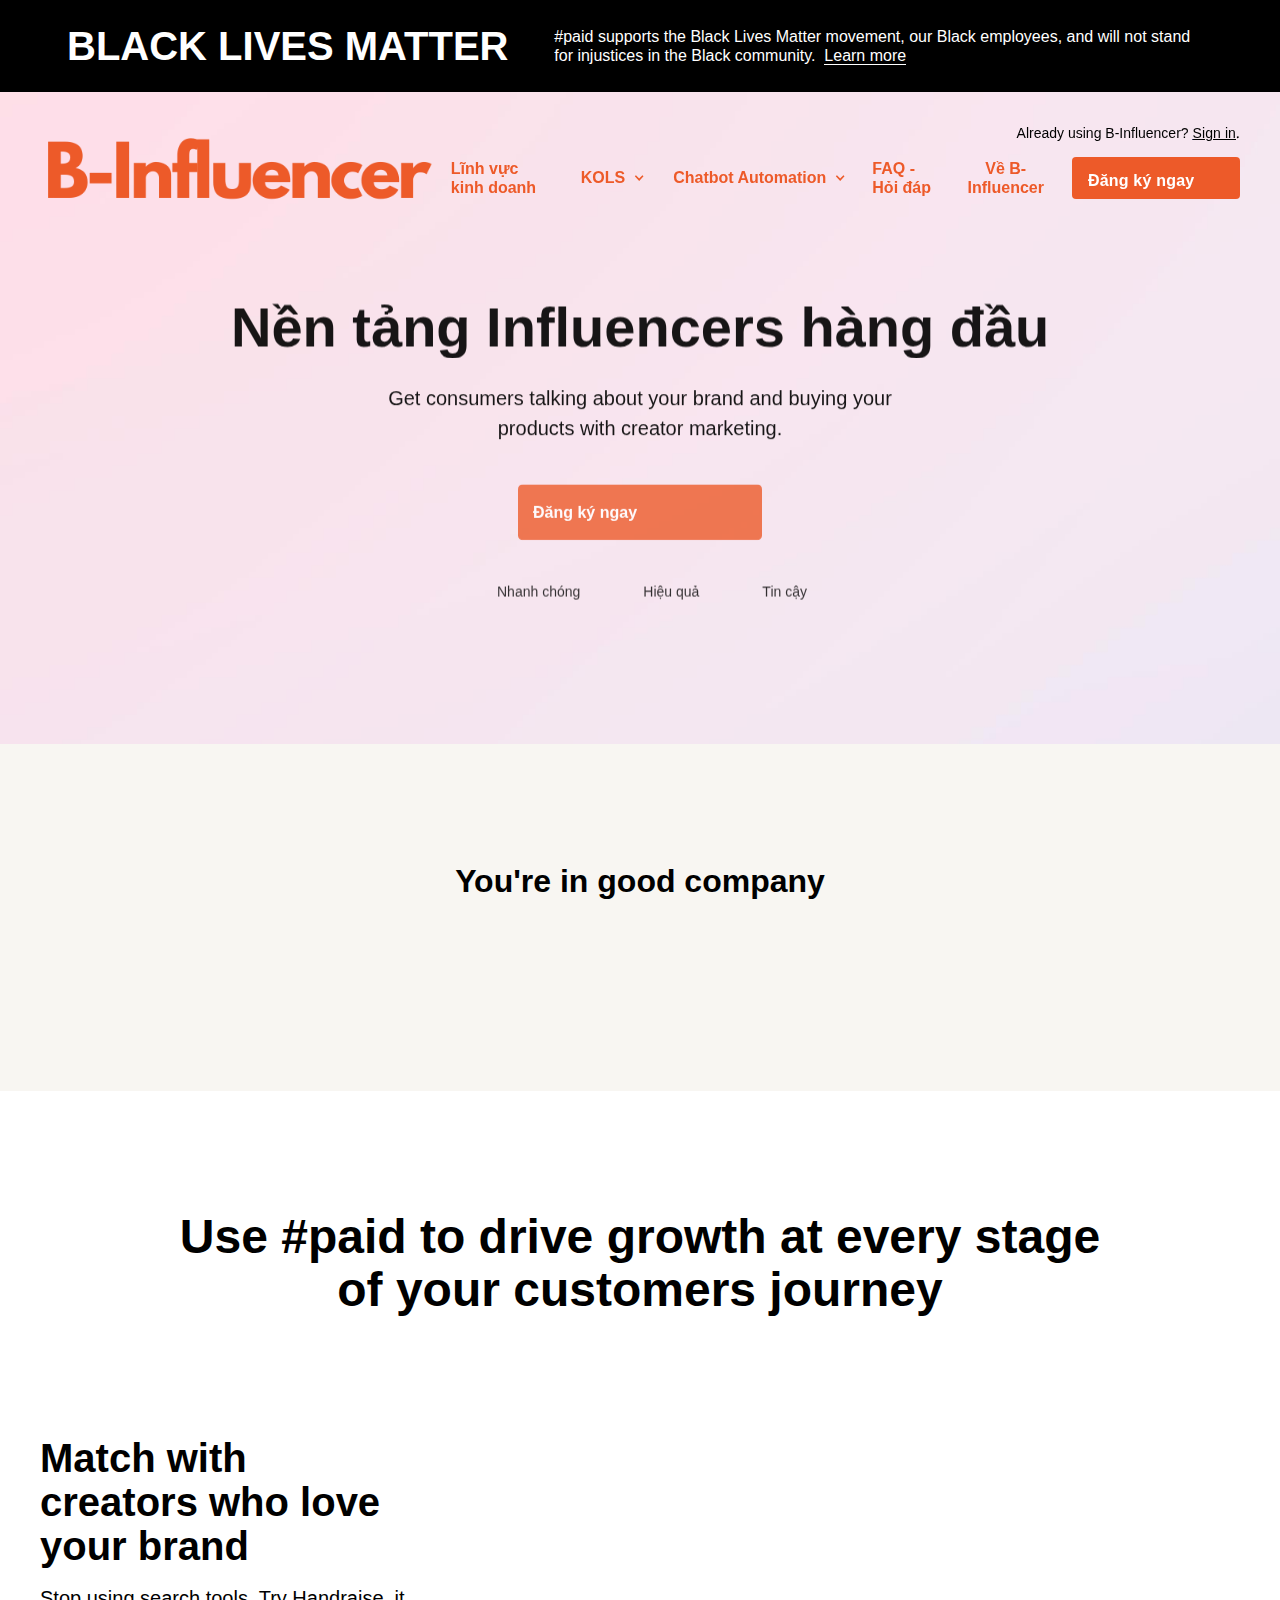
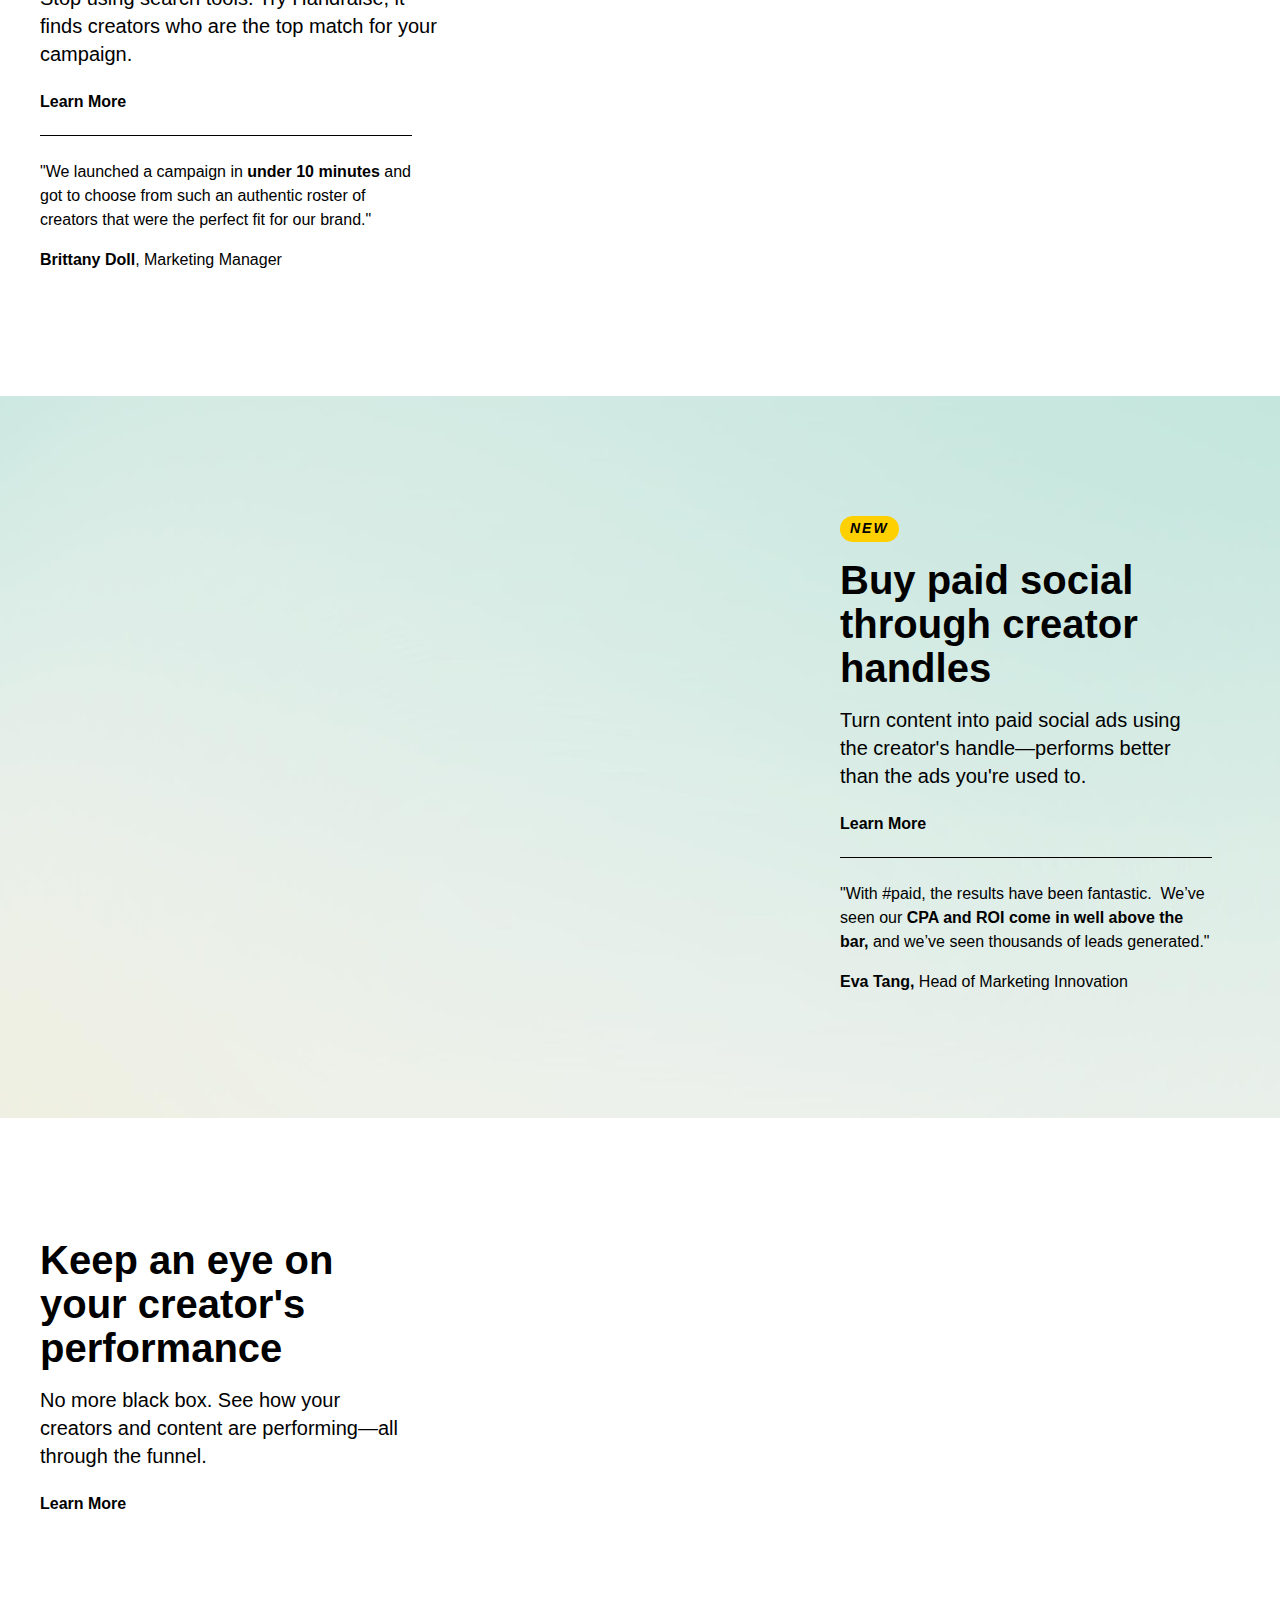
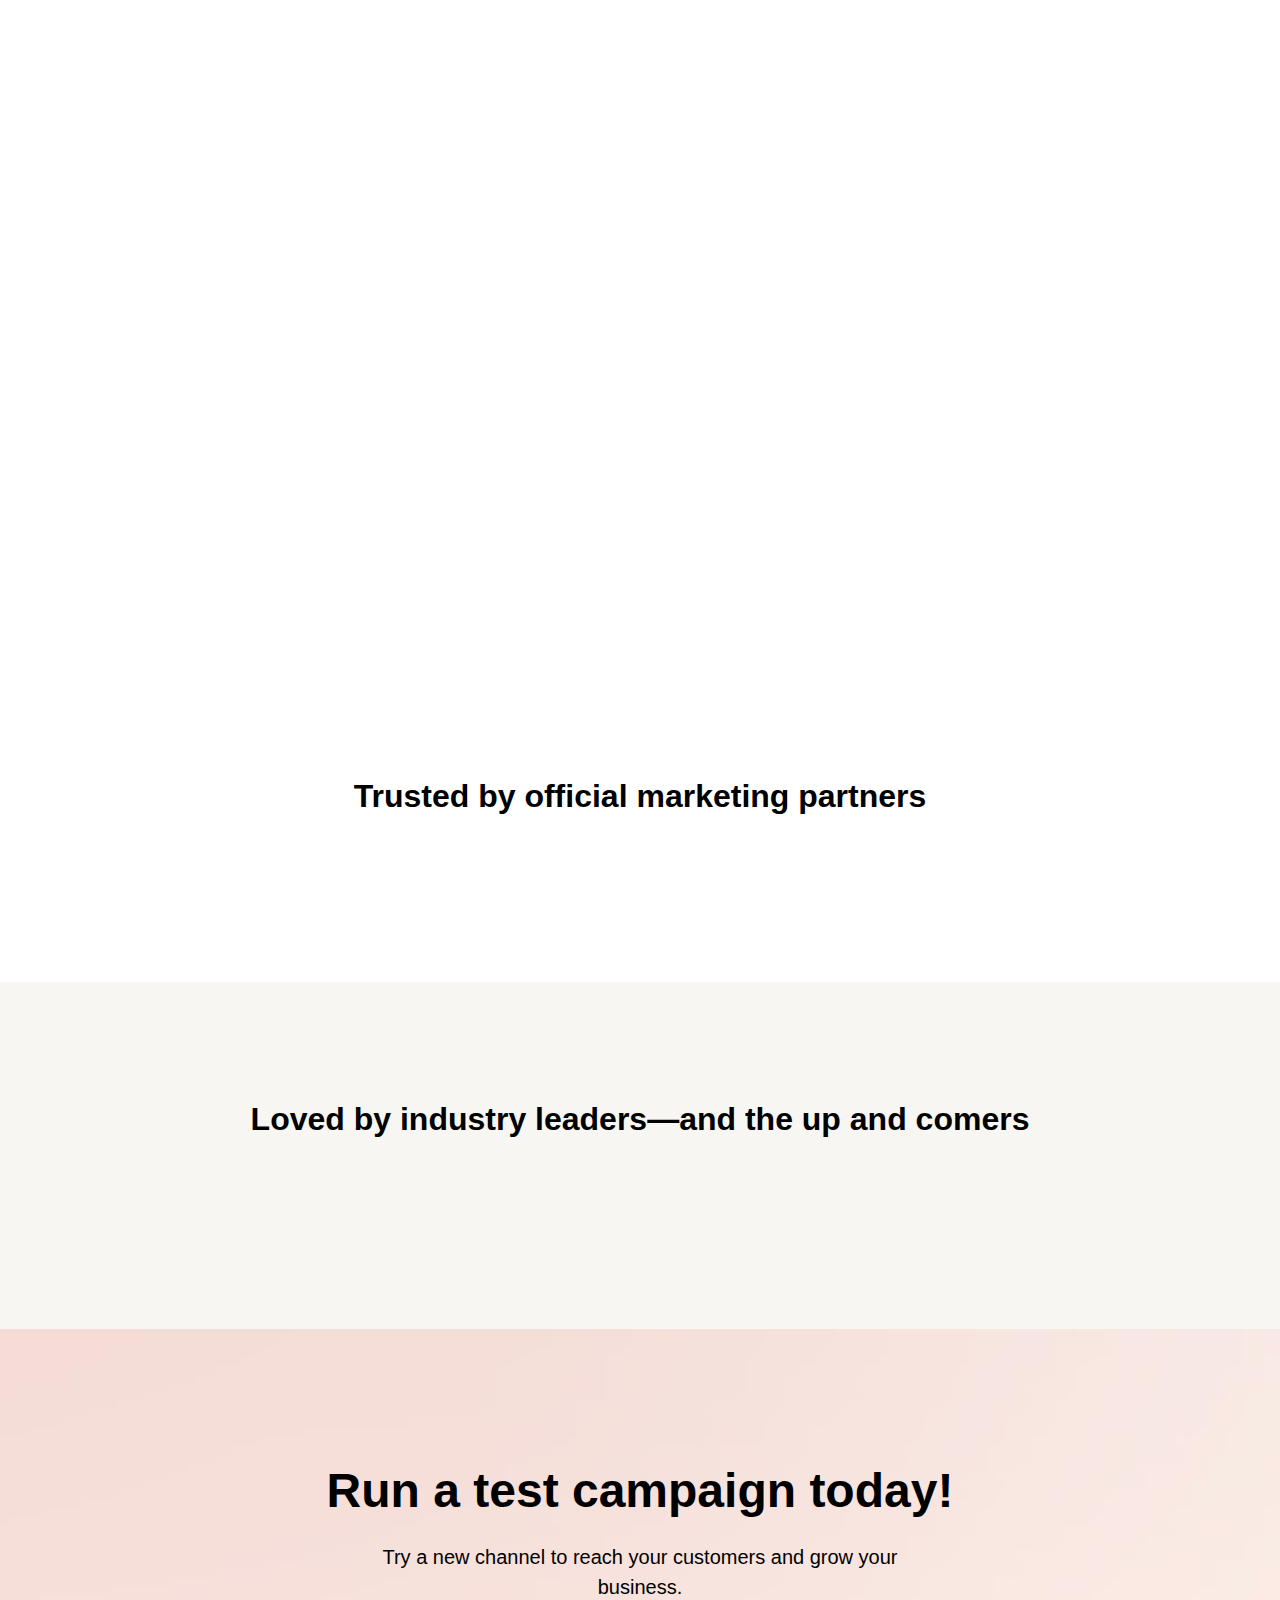
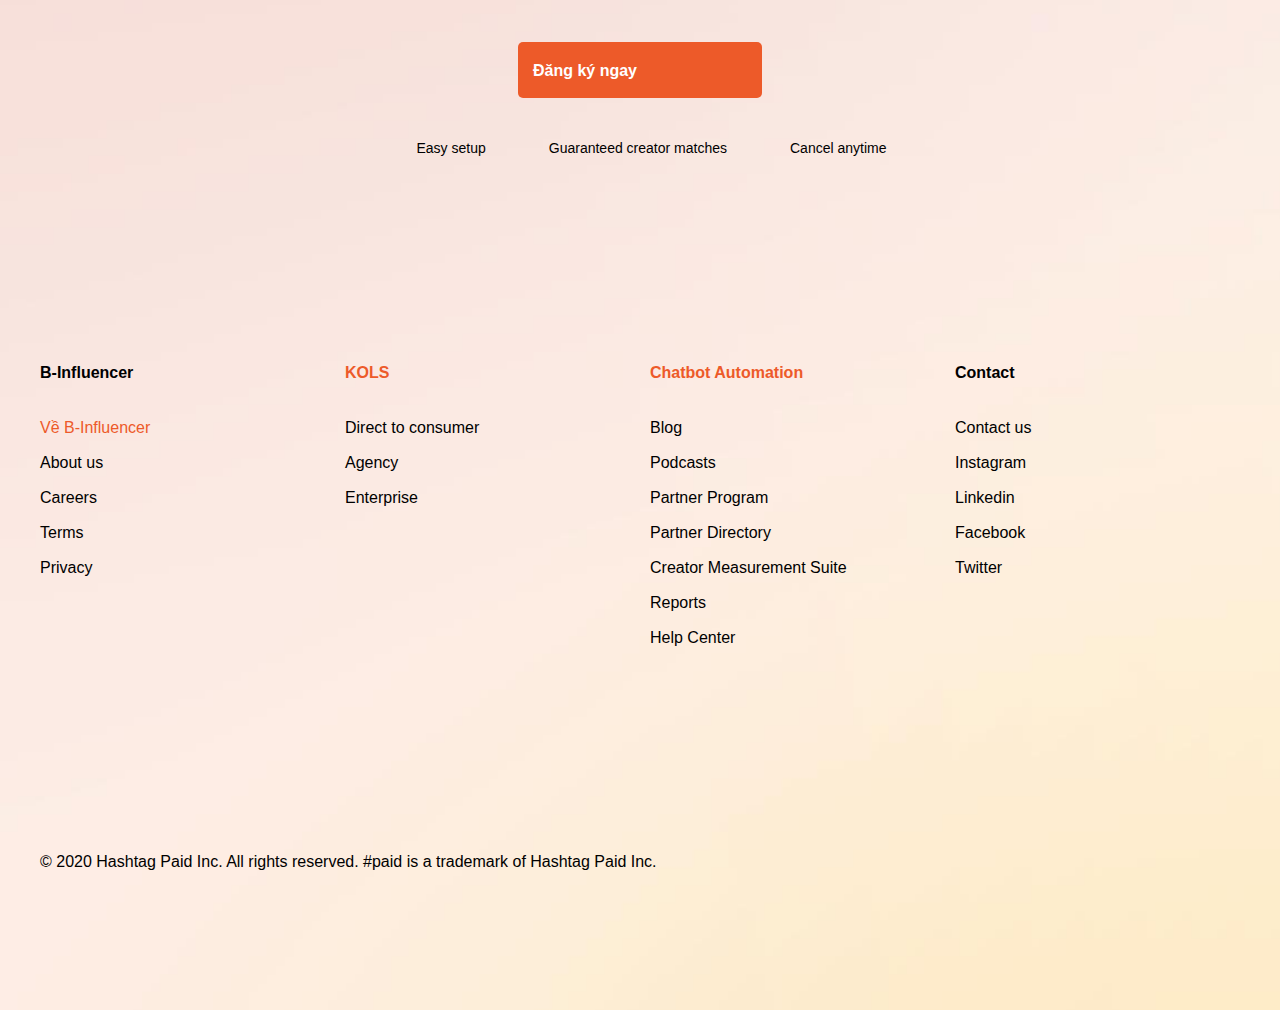
==== commit 3c044ce4: "update" ====
--- a/index.html
+++ b/index.html
@@ -4,7 +4,7 @@
 
 <head>
     <meta charset="utf-8" />
-    <title>#paid | Creator Marketing Platform</title>
+    <title>B-Influencer | Creator Marketing Platform</title>
     <meta
         content="Get matched with creators, launch campaigns, and run creator whitelisting—in one platform. Influencer marketing is now safe, easy, and fast."
         name="description" />
@@ -280,28 +280,31 @@
                                 in</a></div>
                     </div>
                     <div class="div-block-46">
-                        <div class="text-block-22"><a href="/how-it-works.html" class="text-block-22">How it works</a></div>
+                        <div class="text-block-22"><a href="/how-it-works.html" class="text-block-22">Lĩnh vực kinh
+                                doanh</a>
+                        </div>
                     </div>
                     <div class="div-block-46">
-                        <div class="text-block-22">For teams</div><a href="/d-t-c.html" class="link-3">Direct to
-                            Consumer</a><a href="/agencies" class="link-3">Agency</a><a href="/enterprise-1"
+                        <div class="text-block-22 text-chatbot">KOLS</div><a href="/d-t-c.html" class="link-3">Direct to
+                            Consumer</a><a href="/agencies.html" class="link-3">Agency</a><a href="/enterprise-1.html"
                             class="link-3">Enterprise</a>
                     </div>
                     <div class="div-block-46">
-                        <div class="text-block-22">Learn</div><a href="/blog" class="link-3">Blog</a><a href="/podcast"
-                            class="link-3">Podcasts</a><a href="https://help.hashtagpaid.com/en/" target="_blank"
-                            class="link-3">Help Center</a><a href="/instagram-hidden-likes-research-report"
-                            class="link-3">Reports</a>
+                        <div class="text-block-22 text-chatbot">Chatbot Automation</div><a href="/blog.html"
+                            class="link-3">Blog</a><a href="/podcast.html" class="link-3">Podcasts</a><a
+                            href="https://help.hashtagpaid.com/en/" target="_blank" class="link-3">Help Center</a><a
+                            href="/instagram-hidden-likes-research-report" class="link-3">Reports</a>
                     </div>
                     <div class="div-block-46">
-                        <div class="text-block-22"><a href="/pricing" class="text-block-22">Pricing</a></div>
+                        <div class="text-block-22"><a href="/pricing.html" class="text-block-22 text-chatbot">FAQ - Hỏi đáp</a></div>
                     </div>
                     <div class="div-block-46">
-                        <div class="text-block-22"><a href="/creators-new" class="text-block-22">Become a creator</a>
+                        <div class="text-block-22"><a href="/creators-new.html" class="text-block-22">Về
+                                B-Influencer</a>
                         </div>
                     </div>
                 </div><a href="https://app.hashtagpaid.com/signup" class="cta-button mobile-nav w-inline-block">
-                    <div class="cta-button-text">Get Started</div><img
+                    <div class="cta-button-text">Đăng ký ngay</div><img
                         src="https://uploads-ssl.webflow.com/5c34f4c0ee3329913fc72eac/5d896238cbc314ecd240cec2_arrow_white.svg"
                         alt="" class="cta-button-arrow" />
                 </a>
@@ -321,21 +324,22 @@
     <div data-collapse="medium" data-animation="default" data-duration="400" role="banner"
         class="desktop-nav-2 withbanner w-nav">
         <div class="middle-alight container w-container"><a href="/" aria-current="page"
-                class="brand-logo w-nav-brand w--current"><img
-                    src="https://uploads-ssl.webflow.com/5c34f4c0ee3329913fc72eac/5ec5bb73b2a6fb3d17adff89_Group%20133.svg"
-                    alt="" /></a>
+                class="brand-logo w-nav-brand w--current">
+                <img src="/image/B-Influencer1.png" alt="">
+            </a>
             <div class="desktop-menu-link">
                 <div class="top-nav-div">
-                    <div class="small-text-nav">Already using #paid? <a href="https://hashtagpaid.com/login"><span
-                                class="small-text-link link">Sign in</span></a><span class="small-text-link">.</span>
-                    </div>
-                </div>
-                <nav role="navigation" class="desktop-nav-menu w-clearfix w-nav-menu"><a href="how-it-works.html"
-                        class="desktop-nav-link-2 w-nav-link">How it works</a>
+                    <div class="small-text-nav">Already using B-Influencer? <a
+                            href="https://hashtagpaid.com/login"><span class="small-text-link link">Sign
+                                in</span></a><span class="small-text-link">.</span>
+                    </div>
+                </div>
+                <nav role="navigation" class="desktop-nav-menu w-clearfix w-nav-menu text-chatbot"><a href="how-it-works.html"
+                        class="desktop-nav-link-2 w-nav-link text-chatbot">Lĩnh vực kinh doanh</a>
                     <div data-delay="0" data-hover="1" class="w-dropdown">
-                        <div class="desktop-nav-link-dropdown-2 w-dropdown-toggle">
+                        <div class="desktop-nav-link-dropdown-2 w-dropdown-toggle text-chatbot">
                             <div class="dropdown-arrow-down w-icon-dropdown-toggle"></div>
-                            <div>For teams</div>
+                            <div>KOLS</div>
                         </div>
                         <nav class="desktop-dropdown-list-2 w-dropdown-list">
                             <div class="div-block-44"><a href="/d-t-c" class="subdropdown-link w-inline-block">
@@ -346,7 +350,7 @@
                                     <div class="text-block-20">Agencies</div>
                                     <div class="text-block-21">Expand your content strategy with a scalable media
                                         channel that’s safe.</div>
-                                </a><a href="/enterprise-1" class="subdropdown-link w-inline-block">
+                                </a><a href="/enterprise-1.html" class="subdropdown-link w-inline-block">
                                     <div class="text-block-20">Enterprise</div>
                                     <div class="text-block-21">Achieve your goals by turning measurable awareness into
                                         direct sales.</div>
@@ -355,12 +359,12 @@
                     </div>
                     <div data-delay="0" data-hover="1" class="w-dropdown">
                         <div class="desktop-nav-link-dropdown-2 w-dropdown-toggle">
-                            <div class="dropdown-arrow-down w-icon-dropdown-toggle"></div>
-                            <div>Learn</div>
+                            <div class="dropdown-arrow-down w-icon-dropdown-toggle text-chatbot"></div>
+                            <div class="text-chatbot">Chatbot Automation</div>
                         </div>
                         <nav class="desktop-dropdown-list-2 large w-dropdown-list">
                             <div class="columns-12 w-row">
-                                <div class="column-22 w-col w-col-6"><a href="/blog"
+                                <div class="column-22 w-col w-col-6"><a href="/blog.html"
                                         class="subdropdown-link w-inline-block">
                                         <div class="text-block-20">Blog</div>
                                         <div class="text-block-21">Articles on creator marketing, creators, growing your
@@ -373,7 +377,7 @@
                                     </a></div>
                             </div>
                             <div class="columns-12 w-row">
-                                <div class="column-22 w-col w-col-6"><a href="/podcast"
+                                <div class="column-22 w-col w-col-6"><a href="/podcast.html"
                                         class="subdropdown-link w-inline-block">
                                         <div class="text-block-20">Podcasts</div>
                                         <div class="text-block-21">Learn from leaders in your space</div>
@@ -385,11 +389,11 @@
                                     </a></div>
                             </div>
                         </nav>
-                    </div><a href="/pricing" class="desktop-nav-link-2 w-nav-link">Pricing</a><a href="/creators-new"
-                        class="desktop-nav-link-2 final w-nav-link">Become a creator</a><a
+                    </div><a href="/pricing.html" class="desktop-nav-link-2 w-nav-link text-chatbot">FAQ - Hỏi đáp</a><a
+                        href="/creators-new.html" class="desktop-nav-link-2 final w-nav-link text-chatbot">Về B-Influencer</a><a
                         data-w-id="ab868367-cf01-dde5-2317-bd252999d6a5" href="https://hashtagpaid.com/signup"
                         class="cta-button header-cta _052020 w-inline-block">
-                        <div class="cta-button-text">Get Started</div><img
+                        <div class="cta-button-text">Đăng ký ngay</div><img
                             src="https://uploads-ssl.webflow.com/5c34f4c0ee3329913fc72eac/5d896238cbc314ecd240cec2_arrow_white.svg"
                             alt="" class="cta-button-arrow-copy" />
                     </a>
@@ -403,24 +407,23 @@
     <div class="sec-hero2 home">
         <div class="wrapper">
             <div class="ctr-center">
-                <h1 data-w-id="f4ee1ce5-b57c-50f3-9289-8ec48d2933f8" class="headline">Goodbye influencers. Hello
-                    creators.</h1>
+                <h1 data-w-id="f4ee1ce5-b57c-50f3-9289-8ec48d2933f8" class="headline">Nền tảng Influencers hàng đầu</h1>
                 <p data-w-id="f4ee1ce5-b57c-50f3-9289-8ec48d2933fa" class="p-hero home">Get consumers talking about your
                     brand and buying your products with creator marketing.</p><a
                     href="https://app.hashtagpaid.com/signup" data-w-id="f4ee1ce5-b57c-50f3-9289-8ec48d2933fc"
-                    class="button arrow new w-button">Get Started</a>
+                    class="button arrow new w-button">Đăng ký ngay</a>
                 <div data-w-id="fcbe6283-c4dd-cb51-99b2-6b186e6b7eea" class="checks">
                     <div class="div-block-38">
                         <div class="checkmark"></div>
-                        <div class="text-block-19">Quickly launch campaigns</div>
+                        <div class="text-block-19">Nhanh chóng</div>
                     </div>
                     <div class="div-block-38">
                         <div class="checkmark"></div>
-                        <div class="text-block-19">Match with creators</div>
+                        <div class="text-block-19">Hiệu quả</div>
                     </div>
                     <div class="div-block-38">
                         <div class="checkmark"></div>
-                        <div class="text-block-19">Whitelist creator content</div>
+                        <div class="text-block-19">Tin cậy</div>
                     </div>
                 </div>
             </div>
@@ -607,7 +610,7 @@
             <div class="ctr-center">
                 <h1 class="hero-h1">Run a test campaign today!</h1>
                 <p class="p-hero home">Try a new channel to reach your customers and grow your business.</p><a
-                    href="https://paid.partnerpage.io/" class="button arrow new w-button">Get Started</a>
+                    href="https://paid.partnerpage.io/" class="button arrow new w-button">Đăng ký ngay</a>
                 <div class="checks">
                     <div class="div-block-38">
                         <div class="checkmark"></div>
@@ -633,8 +636,8 @@
             <div class="w-row">
                 <div class="w-col w-col-3">
                     <div>
-                        <div class="footer-column-header no-top-margin">#paid</div><a href="/creators-new"
-                            class="new-footer-link">Become a creator</a><a href="/company" class="new-footer-link">About
+                        <div class="footer-column-header no-top-margin">B-Influencer</div><a href="/creators-new.html"
+                            class="new-footer-link text-chatbot">Về B-Influencer</a><a href="/company" class="new-footer-link">About
                             us</a><a href="/company#careers" class="new-footer-link">Careers</a><a href="/terms"
                             class="new-footer-link">Terms</a><a href="https://hashtagpaid.com/privacy"
                             class="new-footer-link">Privacy</a>
@@ -642,18 +645,18 @@
                 </div>
                 <div class="w-col w-col-3">
                     <div>
-                        <div class="footer-column-header">For teams</div><a href="/d-t-c" class="new-footer-link">Direct
-                            to consumer</a><a href="/agencies" class="new-footer-link">Agency</a><a href="/enterprise-1"
-                            class="new-footer-link">Enterprise</a>
+                        <div class="footer-column-header text-chatbot">KOLS</div><a href="/d-t-c" class="new-footer-link">Direct
+                            to consumer</a><a href="/agencies" class="new-footer-link">Agency</a><a
+                            href="/enterprise-1.html" class="new-footer-link">Enterprise</a>
                     </div>
                 </div>
                 <div class="w-col w-col-3">
                     <div>
-                        <div class="footer-column-header">Learn</div><a href="/blog" class="new-footer-link">Blog</a><a
-                            href="/podcast" class="new-footer-link">Podcasts</a><a href="/partners"
-                            class="new-footer-link">Partner Program</a><a href="https://paid.partnerpage.io/"
-                            class="new-footer-link">Partner Directory</a><a href="/measurement"
-                            class="new-footer-link">Creator Measurement Suite</a><a
+                        <div class="footer-column-header text-chatbot">Chatbot Automation</div><a href="/blog"
+                            class="new-footer-link">Blog</a><a href="/podcast.html"
+                            class="new-footer-link">Podcasts</a><a href="/partners" class="new-footer-link">Partner
+                            Program</a><a href="https://paid.partnerpage.io/" class="new-footer-link">Partner
+                            Directory</a><a href="/measurement" class="new-footer-link">Creator Measurement Suite</a><a
                             href="/instagram-hidden-likes-research-report" class="new-footer-link">Reports</a><a
                             href="https://help.hashtagpaid.com/en/" target="_blank" class="new-footer-link">Help
                             Center</a>
--- a/css/paid2.webflow.cad4423af.css
+++ b/css/paid2.webflow.cad4423af.css
@@ -178,6 +178,44 @@
 th {
   padding: 0;
 }
+
+
+
+/* CSS custom */
+/* CSS custom */
+/* CSS custom */
+/* CSS custom */
+/* CSS custom */
+/* CSS custom */
+/* CSS custom */
+
+.text-chatbot{
+  color:#ed5a29 !important ;
+}
+
+/* CSS custom */
+/* CSS custom */
+/* CSS custom */
+/* CSS custom */
+/* CSS custom */
+/* CSS custom */
+/* CSS custom */
+
+
+
+
+
+
+
+
+
+
+
+
+
+
+
+
 
 /* ==========================================================================
    Start of base Webflow CSS - If you're looking for some ultra-clean CSS, skip the boilerplate and see the unminified code below.
@@ -5848,11 +5886,12 @@
   margin-left: 24px;
   padding-top: 14px;
   padding-bottom: 9px;
-  background-color: #000;
+  /* background-color: #000; */
+  background-color: #ed5a29;
 }
 
 .cta-button.header-cta._052020 {
-  width: 220px;
+  width: 240px;
   margin-bottom: 20px;
 }
 
@@ -8801,7 +8840,8 @@
 .button {
   padding: 14px 49px 12px 35px;
   border-radius: 5px;
-  background-color: #000;
+  /* background-color: #000; */
+  background-color: #ed5a29;
   -webkit-transition: background-color 200ms ease;
   transition: background-color 200ms ease;
   font-size: 16px;
@@ -8810,7 +8850,7 @@
 }
 
 .button:hover {
-  background-color: #242424;
+  background-color: #ed5a29;
 }
 
 .button.arrow {
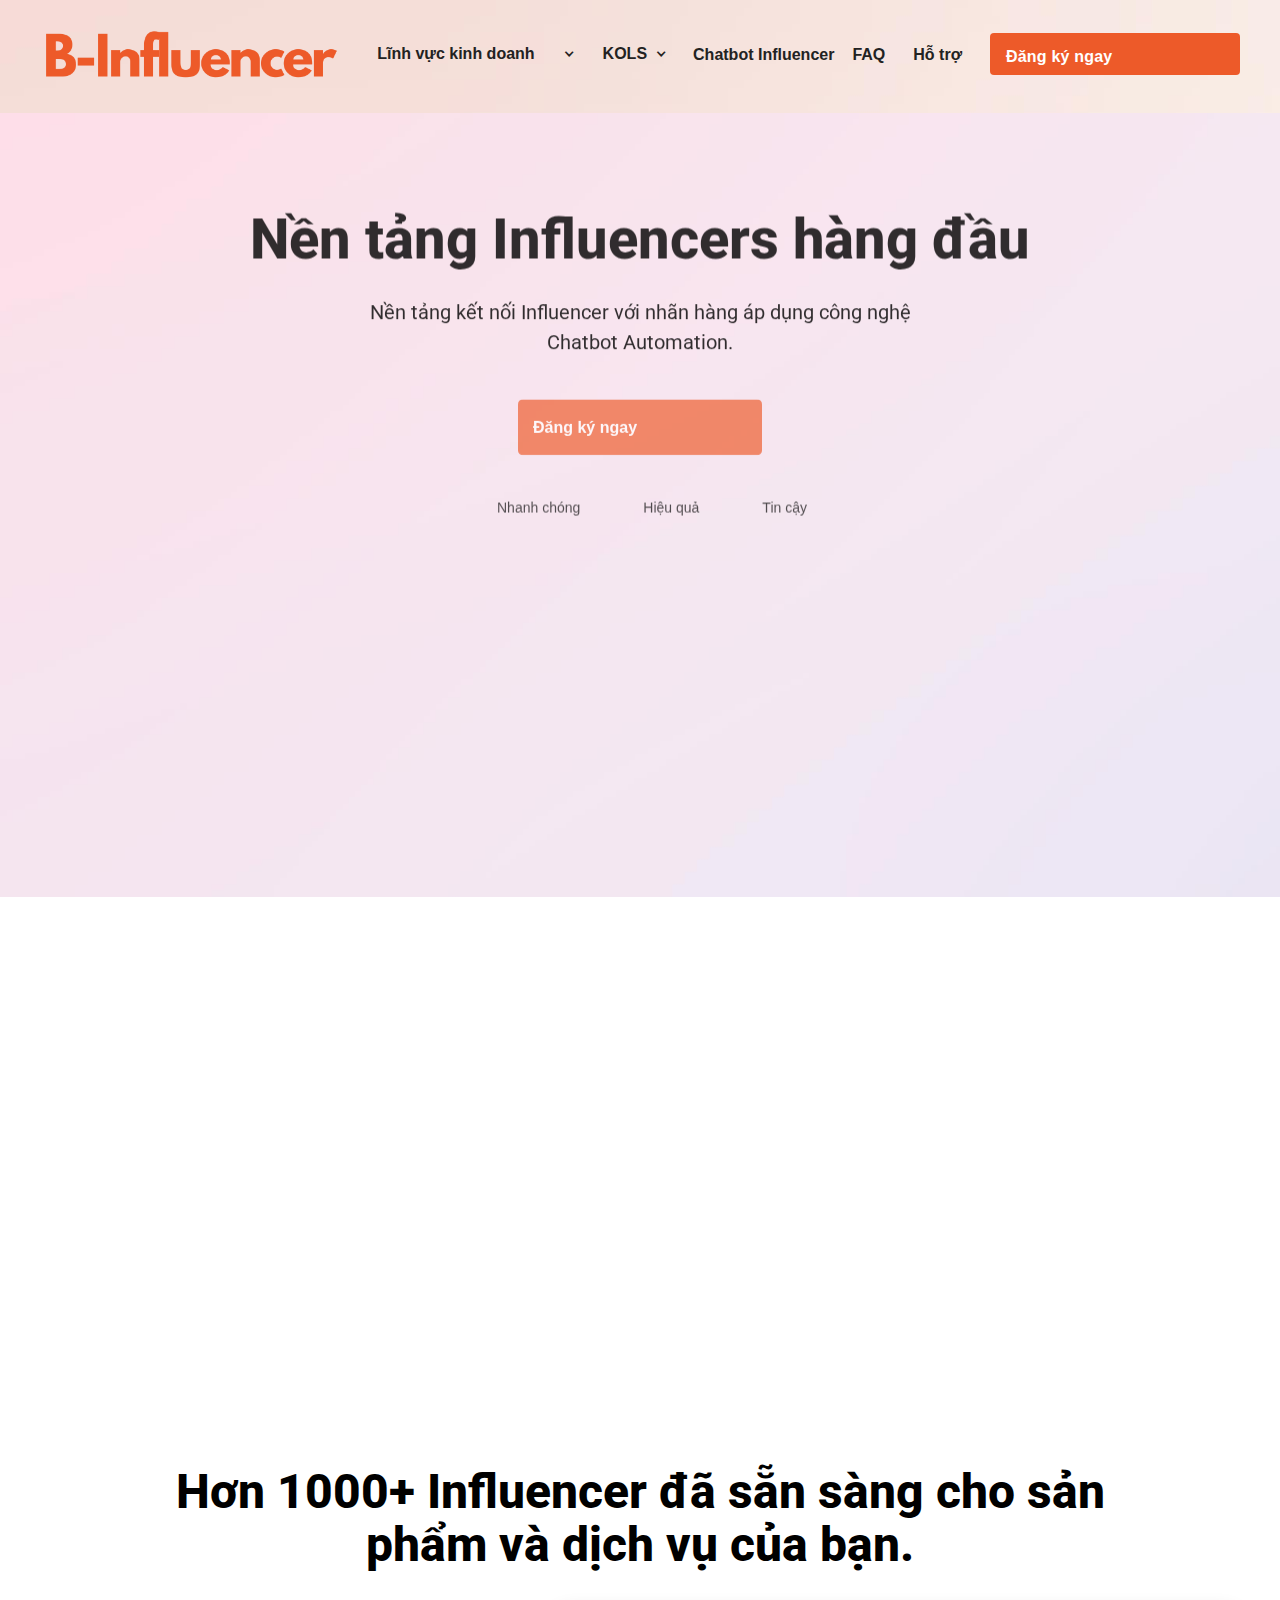
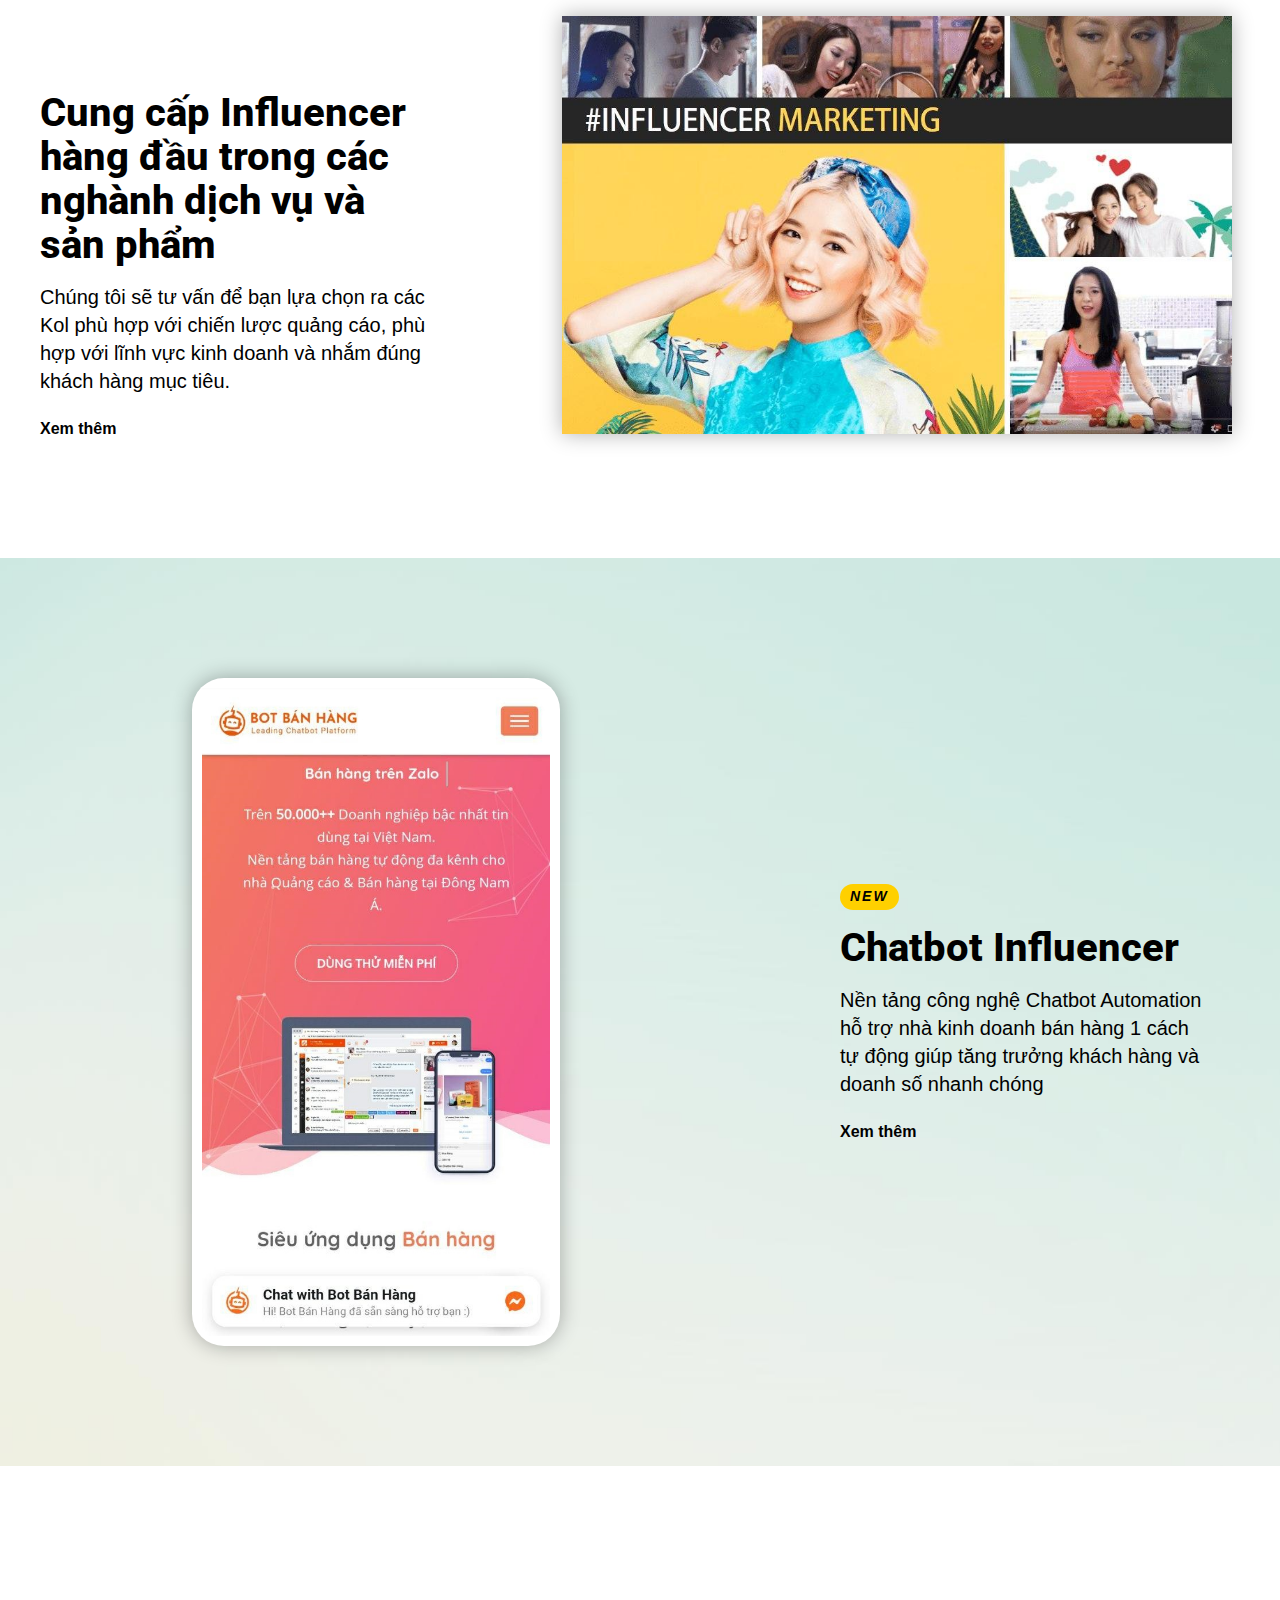
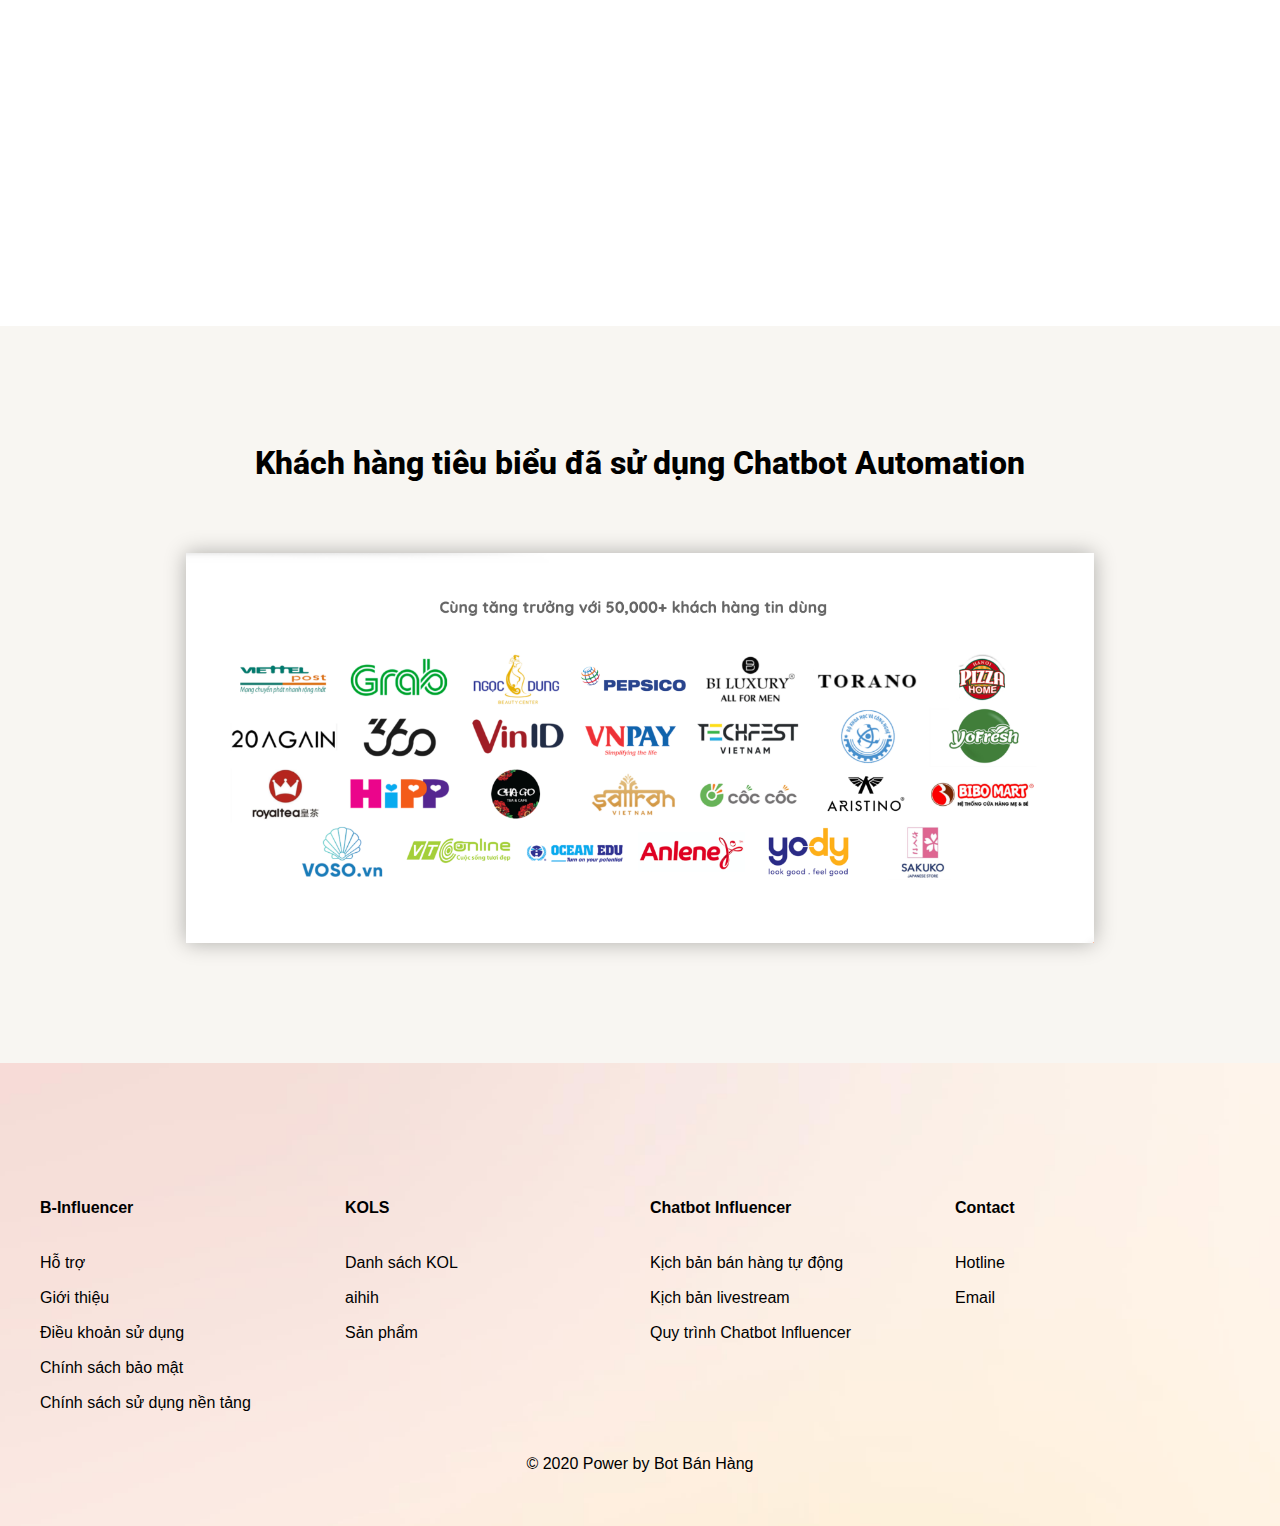
==== commit 6171a4c5: "update" ====
--- a/index.html
+++ b/index.html
@@ -1,5 +1,5 @@
 <!DOCTYPE html><!-- Last Published: Wed Oct 14 2020 17:28:20 GMT+0000 (Coordinated Universal Time) -->
-<html data-wf-domain="webflow2.hashtagpaid.com" data-wf-page="5f0f234bda10194874e92868"
+<html data-wf-domain="kol.botbanhang.vn" data-wf-page="5f0f234bda10194874e92868"
     data-wf-site="5c34f4c0ee3329913fc72eac">
 
 <head>
@@ -8,13 +8,13 @@
     <meta
         content="Get matched with creators, launch campaigns, and run creator whitelisting—in one platform. Influencer marketing is now safe, easy, and fast."
         name="description" />
-    <meta content="#paid | Creator Marketing Platform" property="og:title" />
+    <meta content="B-Influencer | Creator Marketing Platform" property="og:title" />
     <meta
         content="Get matched with creators, launch campaigns, and run creator whitelisting—in one platform. Influencer marketing is now safe, easy, and fast."
         property="og:description" />
     <meta content="https://uploads-ssl.webflow.com/5c34f4c0ee3329913fc72eac/5eea56bb4494a6b44882a000_paid-home.png"
         property="og:image" />
-    <meta content="#paid | Creator Marketing Platform" property="twitter:title" />
+    <meta content="B-Influencer | Creator Marketing Platform" property="twitter:title" />
     <meta
         content="Get matched with creators, launch campaigns, and run creator whitelisting—in one platform. Influencer marketing is now safe, easy, and fast."
         property="twitter:description" />
@@ -123,8 +123,7 @@
     <!--[if lt IE 9]><script src="js/html5shiv.min.js" type="text/javascript"></script><![endif]-->
     <script
         type="text/javascript">!function (o, c) { var n = c.documentElement, t = " w-mod-"; n.className += t + "js", ("ontouchstart" in o || o.DocumentTouch && c instanceof DocumentTouch) && (n.className += t + "touch") }(window, document);</script>
-    <link href="https://uploads-ssl.webflow.com/5c34f4c0ee3329913fc72eac/5dc491c961fc96508a95d84b_favicon.png"
-        rel="shortcut icon" type="image/x-icon" />
+    <link href="./image/logo-bot.png" rel="shortcut icon" type="image/x-icon" />
     <link href="https://uploads-ssl.webflow.com/5c34f4c0ee3329913fc72eac/5dc49237c21f5b290914fe9d_webclip.png"
         rel="apple-touch-icon" /><!-- Google Tag Manager -->
     <script>(function (w, d, s, l, i) {
@@ -154,8 +153,7 @@
         fbq('track', 'PageView');
     </script>
     <noscript>
-        <img height="1" width="1" src="https://www.facebook.com/tr?id=689552478120410&ev=PageView
-&noscript=1" />
+        <img height="1" width="1" src="https://www.facebook.com/tr?id=689552478120410&ev=PageView&noscript=1" />
     </noscript>
     <!-- End Facebook Pixel Code -->
 
@@ -253,57 +251,49 @@
                 style="display:none;visibility:hidden"></iframe></noscript>
         <!-- End Google Tag Manager (noscript) -->
     </div>
-    <div class="sec-banner">
-        <div class="announcement-banner-ctr">
-            <h2 class="h2-banner">Black Lives Matter</h2>
-            <p class="p-banner">#paid supports the Black Lives Matter movement, our Black employees, and will not stand
-                for injustices in the Black community.  <a
-                    href="http://hashtagpaid.com/blog/black-lives-matter-our-response-and-action" target="_blank"
-                    class="link-banner">Learn more</a></p>
-        </div>
-    </div>
     <div data-collapse="medium" data-animation="default" data-duration="0" data-doc-height="1"
         data-easing="ease-out-quint" data-easing2="ease-in-quint" role="banner" class="mobile-navbar w-nav">
-        <div class="container-2 w-container"><a href="/" aria-current="page"
-                class="mobile-brand w-nav-brand w--current"><img
-                    src="https://uploads-ssl.webflow.com/5c34f4c0ee3329913fc72eac/5ed2c03f412d2b1436ae11a7_paid-logo-mobile.svg"
-                    width="37" alt="" /></a>
+        <div class="container-2 w-container"><a href="./" aria-current="page"
+                class="mobile-brand w-nav-brand w--current"><img src="./image/B-Influencer1.png" width="100"
+                    alt="" /></a>
             <nav role="navigation" class="mobile-nav-menu-2 w-nav-menu">
                 <div class="div-block-45">
-                    <div class="div-block-60"><a href="/" aria-current="page" class="w-inline-block w--current"><img
-                                src="https://uploads-ssl.webflow.com/5c34f4c0ee3329913fc72eac/5ed2c03f412d2b1436ae11a7_paid-logo-mobile.svg"
-                                alt="" /></a><a href="#" class="w-inline-block"><img
+                    <div class="div-block-60"><a href="./" aria-current="page" class="w-inline-block w--current"><img
+                                src="./image/B-Influencer1.png" alt="" /></a><a href="#" class="w-inline-block"><img
                                 src="https://uploads-ssl.webflow.com/5c34f4c0ee3329913fc72eac/5ec5cbae905c7a162495afce_close-menuhamburger.svg"
                                 alt="" /></a></div>
                     <div class="div-block-46">
-                        <div class="text-block-22"><a href="https://hashtagpaid.com/login" class="text-block-22">Sign
-                                in</a></div>
+                        <div class="text-block-22"><a href="./signup.html" class="text-block-22">Sign
+                                up</a></div>
                     </div>
                     <div class="div-block-46">
-                        <div class="text-block-22"><a href="/how-it-works.html" class="text-block-22">Lĩnh vực kinh
+                        <div class="text-block-22">
+                            <a class="w-nav-link" href="./linh-vuc-kinh-doanh.html">Lĩnh vực kinh
                                 doanh</a>
                         </div>
+                        <a href="./linh-vuc-kinh-doanh.html" class="link-3">Dịch vụ</a>
+                        <a href="./agencies.html" class="link-3">Sản phẩm</a>
+                        <a href="./enterprise-1.html" class="link-3">Enterprise</a>
                     </div>
                     <div class="div-block-46">
-                        <div class="text-block-22 text-chatbot">KOLS</div><a href="/d-t-c.html" class="link-3">Direct to
-                            Consumer</a><a href="/agencies.html" class="link-3">Agency</a><a href="/enterprise-1.html"
+                        <div class="text-block-22">KOLS</div><a href="./d-t-c.html" class="link-3">Direct to
+                            Consumer</a><a href="./agencies.html" class="link-3">Agency</a><a href="./enterprise-1.html"
                             class="link-3">Enterprise</a>
                     </div>
                     <div class="div-block-46">
-                        <div class="text-block-22 text-chatbot">Chatbot Automation</div><a href="/blog.html"
-                            class="link-3">Blog</a><a href="/podcast.html" class="link-3">Podcasts</a><a
-                            href="https://help.hashtagpaid.com/en/" target="_blank" class="link-3">Help Center</a><a
-                            href="/instagram-hidden-likes-research-report" class="link-3">Reports</a>
+                        <div class="text-block-22"><a href="./chatbot-influencer.html" class="text-block-22">Chatbot
+                                Influencer</a>
+                        </div>
                     </div>
                     <div class="div-block-46">
-                        <div class="text-block-22"><a href="/pricing.html" class="text-block-22 text-chatbot">FAQ - Hỏi đáp</a></div>
+                        <div class="text-block-22"><a href="./faq.html" class="text-block-22">FAQ - Hỏi đáp</a>
+                        </div>
                     </div>
                     <div class="div-block-46">
-                        <div class="text-block-22"><a href="/creators-new.html" class="text-block-22">Về
-                                B-Influencer</a>
+                        <div class="text-block-22"><a href="./signup.html" class="text-block-22">Hỗ trợ</a>
                         </div>
                     </div>
-                </div><a href="https://app.hashtagpaid.com/signup" class="cta-button mobile-nav w-inline-block">
+                </div><a href="./signup.html" class="cta-button mobile-nav w-inline-block">
                     <div class="cta-button-text">Đăng ký ngay</div><img
                         src="https://uploads-ssl.webflow.com/5c34f4c0ee3329913fc72eac/5d896238cbc314ecd240cec2_arrow_white.svg"
                         alt="" class="cta-button-arrow" />
@@ -321,80 +311,66 @@
             </div>
         </a>
     </div>
-    <div data-collapse="medium" data-animation="default" data-duration="400" role="banner"
-        class="desktop-nav-2 withbanner w-nav">
-        <div class="middle-alight container w-container"><a href="/" aria-current="page"
+    <div data-collapse="medium" data-animation="default" data-duration="400" role="banner" class="desktop-nav-2 w-nav"
+        style="background-image: url('./image/5dc2fb777a42340a1ccf4a5e_5d48059fbaced768aed59cbc_color1.jpg');">
+        <div class="middle-alight container w-container"><a href="./" aria-current="page"
                 class="brand-logo w-nav-brand w--current">
-                <img src="/image/B-Influencer1.png" alt="">
+                <img src="./image/B-Influencer1.png" alt="">
             </a>
             <div class="desktop-menu-link">
-                <div class="top-nav-div">
-                    <div class="small-text-nav">Already using B-Influencer? <a
-                            href="https://hashtagpaid.com/login"><span class="small-text-link link">Sign
-                                in</span></a><span class="small-text-link">.</span>
-                    </div>
-                </div>
-                <nav role="navigation" class="desktop-nav-menu w-clearfix w-nav-menu text-chatbot"><a href="how-it-works.html"
-                        class="desktop-nav-link-2 w-nav-link text-chatbot">Lĩnh vực kinh doanh</a>
+                <nav role="navigation" class="desktop-nav-menu w-clearfix w-nav-menu">
                     <div data-delay="0" data-hover="1" class="w-dropdown">
-                        <div class="desktop-nav-link-dropdown-2 w-dropdown-toggle text-chatbot">
+                        <div class="desktop-nav-link-dropdown-2 w-dropdown-toggle">
+                            <div class="dropdown-arrow-down w-icon-dropdown-toggle"></div>
+                            <div><a class="w-nav-link" href="./linh-vuc-kinh-doanh.html">Lĩnh vực kinh doanh</a></div>
+                        </div>
+                        <nav class="desktop-dropdown-list-2 w-dropdown-list">
+                            <div class="div-block-44">
+                                <a href="./linh-vuc-kinh-doanh.html" class="subdropdown-link w-inline-block">
+                                    <div class="text-block-20">Dịch vụ</div>
+                                    <div class="text-block-21">Influencer trong ngành dịch vụ như nhà hàng, du lịch,
+                                        spa, thẩm mĩ, giáo dục - đào tạo...</div>
+                                </a>
+                                <a href="./linh-vuc-kinh-doanh.html" class="subdropdown-link w-inline-block">
+                                    <div class="text-block-20">Sản phẩm</div>
+                                    <div class="text-block-21">Influencer đối với các dòng sản phẩm mỹ phẩm, thời trang,
+                                        công nghệ, đồ gia dụng, ẩm thực.
+                                    </div>
+                                </a>
+
+                            </div>
+                        </nav>
+                    </div>
+                    <div data-delay="0" data-hover="1" class="w-dropdown">
+                        <div class="desktop-nav-link-dropdown-2 w-dropdown-toggle">
                             <div class="dropdown-arrow-down w-icon-dropdown-toggle"></div>
                             <div>KOLS</div>
                         </div>
                         <nav class="desktop-dropdown-list-2 w-dropdown-list">
-                            <div class="div-block-44"><a href="/d-t-c" class="subdropdown-link w-inline-block">
-                                    <div class="text-block-20">Direct to Consumer</div>
+                            <div class="div-block-44"><a href="./d-t-c.html" class="subdropdown-link w-inline-block">
+                                    <div class="text-block-20">vde vụ</div>
                                     <div class="text-block-21">Tap into creators to drive ROAS and quickly scale
                                         campaigns.</div>
-                                </a><a href="/agencies" class="subdropdown-link w-inline-block">
+                                </a><a href="./agencies.html" class="subdropdown-link w-inline-block">
                                     <div class="text-block-20">Agencies</div>
                                     <div class="text-block-21">Expand your content strategy with a scalable media
                                         channel that’s safe.</div>
-                                </a><a href="/enterprise-1.html" class="subdropdown-link w-inline-block">
+                                </a><a href="./enterprise-1.html" class="subdropdown-link w-inline-block">
                                     <div class="text-block-20">Enterprise</div>
                                     <div class="text-block-21">Achieve your goals by turning measurable awareness into
                                         direct sales.</div>
                                 </a></div>
                         </nav>
                     </div>
-                    <div data-delay="0" data-hover="1" class="w-dropdown">
-                        <div class="desktop-nav-link-dropdown-2 w-dropdown-toggle">
-                            <div class="dropdown-arrow-down w-icon-dropdown-toggle text-chatbot"></div>
-                            <div class="text-chatbot">Chatbot Automation</div>
-                        </div>
-                        <nav class="desktop-dropdown-list-2 large w-dropdown-list">
-                            <div class="columns-12 w-row">
-                                <div class="column-22 w-col w-col-6"><a href="/blog.html"
-                                        class="subdropdown-link w-inline-block">
-                                        <div class="text-block-20">Blog</div>
-                                        <div class="text-block-21">Articles on creator marketing, creators, growing your
-                                            business, and more</div>
-                                    </a></div>
-                                <div class="column-22 w-col w-col-6"><a href="https://help.hashtagpaid.com/en/"
-                                        target="_blank" class="subdropdown-link w-inline-block">
-                                        <div class="text-block-20">Help Center</div>
-                                        <div class="text-block-21">Learn how to use #paid’s products</div>
-                                    </a></div>
-                            </div>
-                            <div class="columns-12 w-row">
-                                <div class="column-22 w-col w-col-6"><a href="/podcast.html"
-                                        class="subdropdown-link w-inline-block">
-                                        <div class="text-block-20">Podcasts</div>
-                                        <div class="text-block-21">Learn from leaders in your space</div>
-                                    </a></div>
-                                <div class="column-22 w-col w-col-6"><a href="/instagram-hidden-likes-research-report"
-                                        class="subdropdown-link w-inline-block">
-                                        <div class="text-block-20">Reports</div>
-                                        <div class="text-block-21">Latest industry insights</div>
-                                    </a></div>
-                            </div>
-                        </nav>
-                    </div><a href="/pricing.html" class="desktop-nav-link-2 w-nav-link text-chatbot">FAQ - Hỏi đáp</a><a
-                        href="/creators-new.html" class="desktop-nav-link-2 final w-nav-link text-chatbot">Về B-Influencer</a><a
-                        data-w-id="ab868367-cf01-dde5-2317-bd252999d6a5" href="https://hashtagpaid.com/signup"
+                    <a href="./chatbot-influencer.html" class="desktop-nav-link-2 final w-nav-link"
+                        style="white-space:nowrap;">Chatbot Influencer</a>
+                    <a href="./faq.html" class="desktop-nav-link-2 w-nav-link">FAQ</a>
+                    <a href="./chatbot-influencer.html" class="desktop-nav-link-2 final w-nav-link"
+                        style="white-space:nowrap;">Hỗ trợ</a>
+                    <a data-w-id="ab868367-cf01-dde5-2317-bd252999d6a5" href="./signup.html"
                         class="cta-button header-cta _052020 w-inline-block">
-                        <div class="cta-button-text">Đăng ký ngay</div><img
-                            src="https://uploads-ssl.webflow.com/5c34f4c0ee3329913fc72eac/5d896238cbc314ecd240cec2_arrow_white.svg"
+                        <div class="cta-button-text">Đăng ký ngay</div>
+                        <img src="https://uploads-ssl.webflow.com/5c34f4c0ee3329913fc72eac/5d896238cbc314ecd240cec2_arrow_white.svg"
                             alt="" class="cta-button-arrow-copy" />
                     </a>
                 </nav>
@@ -408,10 +384,9 @@
         <div class="wrapper">
             <div class="ctr-center">
                 <h1 data-w-id="f4ee1ce5-b57c-50f3-9289-8ec48d2933f8" class="headline">Nền tảng Influencers hàng đầu</h1>
-                <p data-w-id="f4ee1ce5-b57c-50f3-9289-8ec48d2933fa" class="p-hero home">Get consumers talking about your
-                    brand and buying your products with creator marketing.</p><a
-                    href="https://app.hashtagpaid.com/signup" data-w-id="f4ee1ce5-b57c-50f3-9289-8ec48d2933fc"
-                    class="button arrow new w-button">Đăng ký ngay</a>
+                <p data-w-id="f4ee1ce5-b57c-50f3-9289-8ec48d2933fa" class="p-hero home">Nền tảng kết nối Influencer với
+                    nhãn hàng áp dụng công nghệ Chatbot Automation.</p><a href="./signup.html"
+                    data-w-id="f4ee1ce5-b57c-50f3-9289-8ec48d2933fc" class="button arrow new w-button">Đăng ký ngay</a>
                 <div data-w-id="fcbe6283-c4dd-cb51-99b2-6b186e6b7eea" class="checks">
                     <div class="div-block-38">
                         <div class="checkmark"></div>
@@ -429,63 +404,39 @@
             </div>
         </div>
     </div>
-    <div class="sec-hero-p6"><img
-            src="https://uploads-ssl.webflow.com/5c34f4c0ee3329913fc72eac/5ed05b655bd5c91de1f0bb1a_home-hero-screen.png"
-            data-w-id="66a45f25-d2dc-6b6b-6f55-53d3be5a39cc"
+    <div class="sec-hero-p6"><img style="border: 5px solid rgb(237 90 41);box-shadow: rgba(0, 0, 0, 0.3) 0px 0px 20px;"
+            src="./image/home2.jpg" data-w-id="66a45f25-d2dc-6b6b-6f55-53d3be5a39cc"
             sizes="(max-width: 479px) 92vw, (max-width: 767px) 95vw, 96vw"
-            srcset="https://uploads-ssl.webflow.com/5c34f4c0ee3329913fc72eac/5ed05b655bd5c91de1f0bb1a_home-hero-screen-p-500.png 500w, https://uploads-ssl.webflow.com/5c34f4c0ee3329913fc72eac/5ed05b655bd5c91de1f0bb1a_home-hero-screen-p-800.png 800w, https://uploads-ssl.webflow.com/5c34f4c0ee3329913fc72eac/5ed05b655bd5c91de1f0bb1a_home-hero-screen-p-1080.png 1080w, https://uploads-ssl.webflow.com/5c34f4c0ee3329913fc72eac/5ed05b655bd5c91de1f0bb1a_home-hero-screen-p-1600.png 1600w, https://uploads-ssl.webflow.com/5c34f4c0ee3329913fc72eac/5ed05b655bd5c91de1f0bb1a_home-hero-screen.png 2348w"
+            srcset="./image/home2.jpg 500w, ./image/home2.jpg 800w, ./image/home2.jpg 1080w, ./image/home2.jpg 1600w, ./image/home2.jpg 2348w"
             alt="" class="hero-image" /></div>
-    <div class="sec-logos">
-        <div class="wrapper">
-            <div class="div-block-42">
-                <h3 class="h3-content">You&#x27;re in good company</h3>
-                <div class="logo-wrap"><img
-                        src="https://uploads-ssl.webflow.com/5c34f4c0ee3329913fc72eac/5f58ccd202e149623ee1517c_Homepage%20Logos%20Mobile.png"
-                        width="347" sizes="(max-width: 479px) 88vw, (max-width: 767px) 347px, 100vw"
-                        srcset="https://uploads-ssl.webflow.com/5c34f4c0ee3329913fc72eac/5f58ccd202e149623ee1517c_Homepage%20Logos%20Mobile-p-500.png 500w, https://uploads-ssl.webflow.com/5c34f4c0ee3329913fc72eac/5f58ccd202e149623ee1517c_Homepage%20Logos%20Mobile.png 693w"
-                        alt="" class="image-82" /><img
-                        src="https://uploads-ssl.webflow.com/5c34f4c0ee3329913fc72eac/5f58ccbfdb9b6ff51f1ce20a_logos.png"
-                        width="771" sizes="(max-width: 767px) 100vw, (max-width: 991px) 640px, 771px"
-                        srcset="https://uploads-ssl.webflow.com/5c34f4c0ee3329913fc72eac/5f58ccbfdb9b6ff51f1ce20a_logos-p-500.png 500w, https://uploads-ssl.webflow.com/5c34f4c0ee3329913fc72eac/5f58ccbfdb9b6ff51f1ce20a_logos-p-800.png 800w, https://uploads-ssl.webflow.com/5c34f4c0ee3329913fc72eac/5f58ccbfdb9b6ff51f1ce20a_logos-p-1080.png 1080w, https://uploads-ssl.webflow.com/5c34f4c0ee3329913fc72eac/5f58ccbfdb9b6ff51f1ce20a_logos.png 1542w"
-                        alt="" class="image-83" /></div>
-            </div>
-        </div>
-    </div>
     <div class="new-section">
-        <h2 class="h2-home limit">Use #paid to drive growth at every stage of your customers journey</h2>
+        <h2 class="h2-home limit">Hơn 1000+ Influencer
+            đã sẵn sàng cho sản phẩm
+            và dịch vụ của bạn.</h2>
         <div class="container w-container">
             <div class="w-layout-grid left-text-grid">
                 <div id="w-node-6b2f8c7fd2eb-74e92868" class="left-side-text-div">
-                    <h2 class="heading-29">Match with creators who love your brand</h2>
+                    <h2 class="heading-29">Cung cấp Influencer hàng đầu trong các nghành dịch vụ và sản phẩm</h2>
                     <div class="_400px-div less-bottom-margin">
-                        <p>Stop using search tools. Try Handraise, it finds creators who are the top match for your
-                            campaign.</p><img
-                            src="https://uploads-ssl.webflow.com/5c34f4c0ee3329913fc72eac/5ed05fd2c0948d7796982afd_Handraise.jpg"
-                            width="670" sizes="(max-width: 479px) 92vw, (max-width: 767px) 94vw, 100vw"
-                            srcset="https://uploads-ssl.webflow.com/5c34f4c0ee3329913fc72eac/5ed05fd2c0948d7796982afd_Handraise-p-500.jpeg 500w, https://uploads-ssl.webflow.com/5c34f4c0ee3329913fc72eac/5ed05fd2c0948d7796982afd_Handraise-p-800.jpeg 800w, https://uploads-ssl.webflow.com/5c34f4c0ee3329913fc72eac/5ed05fd2c0948d7796982afd_Handraise-p-1080.jpeg 1080w, https://uploads-ssl.webflow.com/5c34f4c0ee3329913fc72eac/5ed05fd2c0948d7796982afd_Handraise.jpg 1344w"
+                        <p>Chúng tôi sẽ tư vấn để bạn lựa chọn ra các Kol phù hợp với chiến lược quảng cáo, phù hợp với
+                            lĩnh vực kinh doanh và nhắm đúng khách hàng mục tiêu.</p><img
+                            style="box-shadow: rgba(0, 0, 0, 0.3) 0px 0px 20px;"
+                            src="./image/photo_2020-10-17_16-38-14.jpg" width="670"
+                            sizes="(max-width: 479px) 92vw, (max-width: 767px) 94vw, 100vw"
+                            srcset="./image/photo_2020-10-17_16-38-14.jpg 500w, ./image/photo_2020-10-17_16-38-14.jpg 800w, ./image/photo_2020-10-17_16-38-14.jpg 1080w, ./image/photo_2020-10-17_16-38-14.jpg 1344w"
                             alt="" class="image-52" />
-                    </div><a data-w-id="7f50dfbe-84b5-a374-a306-6b2f8c7fd2f6" href="/how-it-works"
+                    </div><a data-w-id="7f50dfbe-84b5-a374-a306-6b2f8c7fd2f6" href="./linh-vuc-kinh-doanh.html"
                         class="text-link-div w-inline-block w-clearfix">
-                        <div class="text-button">Learn More</div><img
+                        <div class="text-button">Xem thêm</div><img
                             src="https://uploads-ssl.webflow.com/5c34f4c0ee3329913fc72eac/5d8c0419f2acbb61cdda38a5_arrow_dark%20(1).svg"
                             alt="" class="cta-button-arrow-copy" />
                     </a>
-                    <div class="small-quot-div">
-                        <p class="small-quot-text">&quot;We launched a campaign in <span class="bold-text">under 10
-                                minutes</span> and got to choose from such an authentic roster of creators that were the
-                            perfect fit for our brand.&quot;</p>
-                    </div>
-                    <div class="quote-name-title"><strong class="bold-text-3">Brittany Doll</strong>, Marketing Manager
-                    </div><img
-                        src="https://uploads-ssl.webflow.com/5c34f4c0ee3329913fc72eac/5ee2d179f7b88800d5aea817_Uber%20Eats.svg"
-                        alt="" class="small-quote-logo" />
                 </div>
                 <div id="w-node-6b2f8c7fd305-74e92868" class="hero-image-right"><img
                         src="https://uploads-ssl.webflow.com/5c34f4c0ee3329913fc72eac/5ec4739bd72dda4ccc687c0d_Group%20128.svg"
-                        alt="" class="image-48" /><img
-                        src="https://uploads-ssl.webflow.com/5c34f4c0ee3329913fc72eac/5ed05fd2c0948d7796982afd_Handraise.jpg"
-                        width="670" sizes="(max-width: 767px) 100vw, 670px"
-                        srcset="https://uploads-ssl.webflow.com/5c34f4c0ee3329913fc72eac/5ed05fd2c0948d7796982afd_Handraise-p-500.jpeg 500w, https://uploads-ssl.webflow.com/5c34f4c0ee3329913fc72eac/5ed05fd2c0948d7796982afd_Handraise-p-800.jpeg 800w, https://uploads-ssl.webflow.com/5c34f4c0ee3329913fc72eac/5ed05fd2c0948d7796982afd_Handraise-p-1080.jpeg 1080w, https://uploads-ssl.webflow.com/5c34f4c0ee3329913fc72eac/5ed05fd2c0948d7796982afd_Handraise.jpg 1344w"
+                        alt="" class="image-48" /><img src="./image/photo_2020-10-17_16-38-14.jpg" width="670"
+                        style="box-shadow: rgba(0, 0, 0, 0.3) 0px 0px 20px;" sizes="(max-width: 767px) 100vw, 670px"
+                        srcset="./image/photo_2020-10-17_16-38-14.jpg 500w, ./image/photo_2020-10-17_16-38-14.jpg 800w, ./image/photo_2020-10-17_16-38-14.jpg 1080w, ./image/photo_2020-10-17_16-38-14.jpg 1344w"
                         alt="" /></div>
             </div>
         </div>
@@ -493,208 +444,94 @@
     <div class="sec-col3">
         <div class="container w-container">
             <div class="w-layout-grid right-text">
-                <div id="w-node-d8992d197a45-74e92868" class="hero-image-right"><img
-                        src="https://uploads-ssl.webflow.com/5c34f4c0ee3329913fc72eac/5ec46fcf27fcdde416455610_Group%202.png"
-                        width="348" alt="" /></div>
+                <div id="w-node-d8992d197a45-74e92868" class="hero-image-right">
+                    <div
+                        style="padding: 10px;border-radius: 2rem;background: #fff;box-shadow: rgba(0, 0, 0, 0.3) 0px 0px 20px;">
+                        <img src="./image/chatbot-automation.jpg" width="348" alt="" />
+                    </div>
+                </div>
                 <div id="w-node-d8992d197a47-74e92868" class="right-side-text-div">
                     <div class="label">
                         <p class="paragraph-9">NEW</p>
                     </div>
-                    <h2 class="heading-29">Buy paid social through creator handles</h2>
+                    <h2 class="heading-29">Chatbot Influencer</h2>
                     <div class="_400px-div less-bottom-margin">
-                        <p class="home-p">Turn content into paid social ads using the creator&#x27;s handle—performs
-                            better than the ads you&#x27;re used to.</p><img
-                            src="https://uploads-ssl.webflow.com/5c34f4c0ee3329913fc72eac/5ec46fcf27fcdde416455610_Group%202.png"
-                            width="348" alt="" class="image-53" />
-                    </div><a data-w-id="919f644e-8ac1-5862-f497-d8992d197a53" href="/how-it-works"
+                        <p class="home-p">Nền tảng công nghệ Chatbot Automation hỗ trợ nhà kinh doanh bán hàng 1 cách tự
+                            động giúp tăng trưởng khách hàng và doanh số nhanh chóng</p>
+                        <!-- <div
+                            style="padding: 10px;border-radius: 2rem;background: #fff;box-shadow: rgba(0, 0, 0, 0.3) 0px 0px 20px;">
+                            <img src="./image/chatbot-automation.jpg" width="348" alt="" class="image-53" />
+                        </div> -->
+                    </div><a data-w-id="919f644e-8ac1-5862-f497-d8992d197a53" href="./chatbot-influencer.html"
                         class="text-link-div w-inline-block w-clearfix">
-                        <div class="text-button">Learn More</div><img
+                        <div class="text-button">Xem thêm</div><img
                             src="https://uploads-ssl.webflow.com/5c34f4c0ee3329913fc72eac/5ed060b753acc42ed3eed86a_Arrow%20Right%20BLACk.svg"
                             alt="" class="cta-button-arrow-copy" />
                     </a>
-                    <div class="small-quot-div black-border">
-                        <p class="small-quot-text">&quot;With #paid, the results have been fantastic.  We’ve seen our
-                            <span class="bold-text">CPA and ROI come in well above the bar,</span> and we’ve seen
-                            thousands of leads generated.&quot;</p>
-                    </div>
-                    <div class="quote-name-title"><strong class="bold-text-4">Eva Tang, </strong>Head of Marketing
-                        Innovation</div><img
-                        src="https://uploads-ssl.webflow.com/5c34f4c0ee3329913fc72eac/5ec5b87cfdea98517cd4096b_PN.png"
-                        alt="" class="small-quote-logo" />
-                </div>
-            </div>
-        </div>
-    </div>
-    <div class="new-section">
-        <div class="container w-container">
-            <div class="w-layout-grid left-text-grid">
-                <div id="w-node-b44ff81f2b50-74e92868" class="left-side-text-div">
-                    <h2 class="heading-29">Keep an eye on your creator&#x27;s performance</h2>
-                    <div class="_400px-div less-bottom-margin">
-                        <p class="home-p">No more black box. See how your creators and content are performing—all
-                            through the funnel.</p><img
-                            src="https://uploads-ssl.webflow.com/5c34f4c0ee3329913fc72eac/5ee17f19198bbf5a0027e680_Results%20(1).png"
-                            width="670" sizes="(max-width: 479px) 92vw, (max-width: 767px) 94vw, 100vw"
-                            srcset="https://uploads-ssl.webflow.com/5c34f4c0ee3329913fc72eac/5ee17f19198bbf5a0027e680_Results%20(1)-p-500.png 500w, https://uploads-ssl.webflow.com/5c34f4c0ee3329913fc72eac/5ee17f19198bbf5a0027e680_Results%20(1).png 1340w"
-                            alt="" class="image-54" />
-                    </div><a data-w-id="f1b0e721-0484-cd14-a879-b44ff81f2b56" href="/how-it-works"
-                        class="text-link-div w-inline-block w-clearfix">
-                        <div class="text-button">Learn More</div><img
-                            src="https://uploads-ssl.webflow.com/5c34f4c0ee3329913fc72eac/5d8c0419f2acbb61cdda38a5_arrow_dark%20(1).svg"
-                            alt="" class="cta-button-arrow-copy" />
-                    </a><img
-                        src="https://uploads-ssl.webflow.com/5c34f4c0ee3329913fc72eac/5ec46df96e0215809e0d7534_ROAS-arrow.svg"
-                        alt="" class="image-55" />
-                </div>
-                <div id="w-node-b44ff81f2b5a-74e92868" class="hero-image-right"><img
-                        src="https://uploads-ssl.webflow.com/5c34f4c0ee3329913fc72eac/5ee17f19198bbf5a0027e680_Results%20(1).png"
-                        width="670" sizes="(max-width: 767px) 100vw, 670px"
-                        srcset="https://uploads-ssl.webflow.com/5c34f4c0ee3329913fc72eac/5ee17f19198bbf5a0027e680_Results%20(1)-p-500.png 500w, https://uploads-ssl.webflow.com/5c34f4c0ee3329913fc72eac/5ee17f19198bbf5a0027e680_Results%20(1).png 1340w"
-                        alt="" /><img
-                        src="https://uploads-ssl.webflow.com/5c34f4c0ee3329913fc72eac/5ec46df96e0215809e0d7534_ROAS-arrow.svg"
-                        alt="" class="roas-arrow" /></div>
+                </div>
             </div>
         </div>
     </div>
     <div class="testimonial-section">
         <div class="container w-container">
             <div data-w-id="d9978bcf-15e3-3920-8042-8539bfb7ca4c" class="testimonial-quote-div ubereats">
-                <h3 class="big-quote-text">&quot;The platform took a lot of the <strong>back-and-forth off of my
-                        plate</strong>, so I was able to spend time on other aspects of our marketing program&quot;</h3>
-                <div class="div-block-40">
-                    <div class="testimonial-image marissa"></div>
-                    <div class="div-block-41">
-                        <div class="big-q-name"><strong>Marissa Haby,</strong> Product Marketing Manager</div><img
-                            src="https://uploads-ssl.webflow.com/5c34f4c0ee3329913fc72eac/5ed33f38a553da2911e39ce2_PHue.svg"
-                            alt="" class="image-56" />
-                    </div>
-                </div>
-            </div>
-        </div>
-    </div>
-    <div class="sec-marketingpartner">
-        <div class="wrapper">
-            <div class="div-block-42">
-                <h3 class="h3-content">Trusted by official marketing partners</h3>
-                <div class="logobar marketingpartners"><img
-                        src="https://uploads-ssl.webflow.com/5c34f4c0ee3329913fc72eac/5ec4659893499d891b827080_shopify.svg"
-                        alt="" class="logo marketing-partner" /><img
-                        src="https://uploads-ssl.webflow.com/5c34f4c0ee3329913fc72eac/5f593270d766cb69fb2b57bd_FMP_Badges_Light_RGB_medium.png"
-                        sizes="(max-width: 767px) 100px, (max-width: 991px) 120px, 125px"
-                        srcset="https://uploads-ssl.webflow.com/5c34f4c0ee3329913fc72eac/5f593270d766cb69fb2b57bd_FMP_Badges_Light_RGB_medium-p-500.png 500w, https://uploads-ssl.webflow.com/5c34f4c0ee3329913fc72eac/5f593270d766cb69fb2b57bd_FMP_Badges_Light_RGB_medium.png 1251w"
-                        alt="" class="logo marketing-partner" /><img
-                        src="https://uploads-ssl.webflow.com/5c34f4c0ee3329913fc72eac/5ee2d33b889502c425490bb0_tiktok.png"
-                        alt="" class="logo marketing-partner" /></div>
+                <h3 class="big-quote-text">&quot;Nền tảng kết nối <strong>Influencer </strong>với nhãn hàng áp dụng công
+                    nghệ <strong>Chatbot Automation.</strong>&quot;</h3>
             </div>
         </div>
     </div>
     <div class="sec-logos">
         <div class="div-block-42">
-            <h3 class="h3-content">Loved by industry leaders—and the up and comers</h3>
-            <div class="logobar"><img
-                    src="https://uploads-ssl.webflow.com/5c34f4c0ee3329913fc72eac/5eea094db6eecb7c2fb3cdc1_logo%20salad%20small.png"
-                    width="379" sizes="(max-width: 479px) 79vw, (max-width: 767px) 379px, 100vw"
-                    srcset="https://uploads-ssl.webflow.com/5c34f4c0ee3329913fc72eac/5eea094db6eecb7c2fb3cdc1_logo%20salad%20small-p-500.png 500w, https://uploads-ssl.webflow.com/5c34f4c0ee3329913fc72eac/5eea094db6eecb7c2fb3cdc1_logo%20salad%20small.png 760w"
-                    alt="" class="image-84" /><img
-                    src="https://uploads-ssl.webflow.com/5c34f4c0ee3329913fc72eac/5eea09c09cc7fef74e02df98_Logo%20Salad.png"
-                    width="908" sizes="(max-width: 767px) 100vw, (max-width: 991px) 640px, 908px"
-                    srcset="https://uploads-ssl.webflow.com/5c34f4c0ee3329913fc72eac/5eea09c09cc7fef74e02df98_Logo%20Salad-p-500.png 500w, https://uploads-ssl.webflow.com/5c34f4c0ee3329913fc72eac/5eea09c09cc7fef74e02df98_Logo%20Salad-p-800.png 800w, https://uploads-ssl.webflow.com/5c34f4c0ee3329913fc72eac/5eea09c09cc7fef74e02df98_Logo%20Salad-p-1080.png 1080w, https://uploads-ssl.webflow.com/5c34f4c0ee3329913fc72eac/5eea09c09cc7fef74e02df98_Logo%20Salad-p-1600.png 1600w, https://uploads-ssl.webflow.com/5c34f4c0ee3329913fc72eac/5eea09c09cc7fef74e02df98_Logo%20Salad.png 1818w"
-                    alt="" class="image-85" /></div>
+            <h3 class="h3-content">Khách hàng tiêu biểu đã sử dụng Chatbot Automation</h3>
+            <div class="logobar">
+                <img src="./image/customer.png" style="box-shadow: rgba(0, 0, 0, 0.3) 0px 0px 20px;" width="379"
+                    sizes="(max-width: 479px) 79vw, (max-width: 767px) 379px, 100vw"
+                    srcset="./image/customer.png 500w, ./image/customer.png 760w" alt="" class="image-84" />
+                <img src="./image/customer.png" style="box-shadow: rgba(0, 0, 0, 0.3) 0px 0px 20px;" width="908"
+                    sizes="(max-width: 767px) 100vw, (max-width: 991px) 640px, 908px"
+                    srcset="./image/customer.png 500w, ./image/customer.png 800w, ./image/customer.png 1080w, ./image/customer.png 1600w, ./image/customer.png 1818w"
+                    alt="" class="image-85" />
+            </div>
         </div>
     </div>
     <div class="pink-yellow-footer">
-        <div class="footer-cta w-container">
-            <div class="div-block-47"><img
-                    src="https://uploads-ssl.webflow.com/5c34f4c0ee3329913fc72eac/5ec6afce786d3952a67496a8_footerstars.svg"
-                    alt="" class="left-footer-image" /></div>
-            <div class="ctr-center">
-                <h1 class="hero-h1">Run a test campaign today!</h1>
-                <p class="p-hero home">Try a new channel to reach your customers and grow your business.</p><a
-                    href="https://paid.partnerpage.io/" class="button arrow new w-button">Đăng ký ngay</a>
-                <div class="checks">
-                    <div class="div-block-38">
-                        <div class="checkmark"></div>
-                        <div class="text-block-19">Easy setup</div>
-                    </div>
-                    <div class="div-block-38">
-                        <div class="checkmark"></div>
-                        <div class="text-block-19">Guaranteed creator matches</div>
-                    </div>
-                    <div class="div-block-38">
-                        <div class="checkmark"></div>
-                        <div class="text-block-19">Cancel anytime</div>
-                    </div>
-                </div>
-                <div class="div-block-48"><img
-                        src="https://uploads-ssl.webflow.com/5c34f4c0ee3329913fc72eac/5ec6b2241fc16578138eff68_Group%20370.png"
-                        sizes="(max-width: 479px) 92vw, (max-width: 767px) 89vw, (max-width: 991px) 437.15625px, 515.21875px"
-                        srcset="https://uploads-ssl.webflow.com/5c34f4c0ee3329913fc72eac/5ec6b2241fc16578138eff68_Group%20370-p-500.png 500w, https://uploads-ssl.webflow.com/5c34f4c0ee3329913fc72eac/5ec6b2241fc16578138eff68_Group%20370.png 1477w"
-                        alt="" class="right-footer-image" /></div>
-            </div>
-        </div>
         <div class="container w-container">
             <div class="w-row">
                 <div class="w-col w-col-3">
                     <div>
-                        <div class="footer-column-header no-top-margin">B-Influencer</div><a href="/creators-new.html"
-                            class="new-footer-link text-chatbot">Về B-Influencer</a><a href="/company" class="new-footer-link">About
-                            us</a><a href="/company#careers" class="new-footer-link">Careers</a><a href="/terms"
-                            class="new-footer-link">Terms</a><a href="https://hashtagpaid.com/privacy"
-                            class="new-footer-link">Privacy</a>
+                        <div class="footer-column-header no-top-margin">B-Influencer</div><a href="./chatbot-influencer.html"
+                            class="new-footer-link">Hỗ trợ</a><a href="./" class="new-footer-link">Giới
+                            thiệu</a><a href="./company#careers" class="new-footer-link">Điều khoản sử dụng</a><a
+                            href="./" class="new-footer-link">Chính sách bảo mật</a><a href="./"
+                            class="new-footer-link">Chính sách sử dụng nền tảng</a>
                     </div>
                 </div>
                 <div class="w-col w-col-3">
                     <div>
-                        <div class="footer-column-header text-chatbot">KOLS</div><a href="/d-t-c" class="new-footer-link">Direct
-                            to consumer</a><a href="/agencies" class="new-footer-link">Agency</a><a
-                            href="/enterprise-1.html" class="new-footer-link">Enterprise</a>
+                        <div class="footer-column-header">KOLS</div><a href="./d-t-c.html" class="new-footer-link">Danh
+                            sách KOL</a><a href="./" class="new-footer-link">aihih</a><a href="./enterprise-1.html"
+                            class="new-footer-link">Sản phẩm</a>
                     </div>
                 </div>
                 <div class="w-col w-col-3">
                     <div>
-                        <div class="footer-column-header text-chatbot">Chatbot Automation</div><a href="/blog"
-                            class="new-footer-link">Blog</a><a href="/podcast.html"
-                            class="new-footer-link">Podcasts</a><a href="/partners" class="new-footer-link">Partner
-                            Program</a><a href="https://paid.partnerpage.io/" class="new-footer-link">Partner
-                            Directory</a><a href="/measurement" class="new-footer-link">Creator Measurement Suite</a><a
-                            href="/instagram-hidden-likes-research-report" class="new-footer-link">Reports</a><a
-                            href="https://help.hashtagpaid.com/en/" target="_blank" class="new-footer-link">Help
-                            Center</a>
+                        <div class="footer-column-header">Chatbot Influencer</div><a href="./blog.html"
+                            class="new-footer-link">Kịch bản bán hàng tự động</a><a href="./"
+                            class="new-footer-link">Kịch bản livestream</a><a href="./partners.html"
+                            class="new-footer-link">Quy trình Chatbot Influencer</a>
                     </div>
                 </div>
                 <div class="w-col w-col-3">
                     <div>
-                        <div class="footer-column-header">Contact</div><a href="mailto:hello@hashtagpaid.com"
-                            class="new-footer-link">Contact us</a><a href="https://www.instagram.com/hashtagpaid/"
-                            target="_blank" class="new-footer-link">Instagram</a><a
-                            href="https://www.linkedin.com/company/hashtagpaid/" target="_blank"
-                            class="new-footer-link">Linkedin</a><a href="https://www.facebook.com/hashtagpaid"
-                            target="_blank" class="new-footer-link">Facebook</a><a
-                            href="https://twitter.com/hashtagpaid" target="_blank" class="new-footer-link">Twitter</a>
-                    </div>
-                </div>
-            </div>
-            <div class="footer-logo-div">
-                <div class="partner-logo-div hide-mobile"><img
-                        src="https://uploads-ssl.webflow.com/5c34f4c0ee3329913fc72eac/5f0ce3de7443e02131d87a40_container.svg"
-                        alt="" class="image-37" /></div>
-                <div class="partner-logo-div hide-mobile"><img
-                        src="https://uploads-ssl.webflow.com/5c34f4c0ee3329913fc72eac/5f0ce3ddcfa827e1236cd54b_G2_Users-love-us%201.svg"
-                        alt="" class="image-37" /></div>
-                <div class="partner-logo-div"><img
-                        src="https://uploads-ssl.webflow.com/5c34f4c0ee3329913fc72eac/5f5932171c4f44bdc7cd6ff9_FMP_Badges_Dark_RGB_small.png"
-                        width="153" alt="" class="image-36" /></div>
-                <div class="partner-logo-div"><img
-                        src="https://uploads-ssl.webflow.com/5c34f4c0ee3329913fc72eac/5eea2d88165f0ddab91f82ad_shopify-partner.svg"
-                        alt="" class="image-37" /></div>
-                <div class="partner-logo-div"><img
-                        src="https://uploads-ssl.webflow.com/5c34f4c0ee3329913fc72eac/5ee2d33b889502c425490bb0_tiktok.png"
-                        width="88" alt="" class="image-90" /></div>
-            </div>
-            <div class="copyright-div">
-                <div class="copy-right-text">© 2020 Hashtag Paid Inc. All rights reserved. #paid is a trademark of
-                    Hashtag Paid Inc.</div>
-            </div>
+                        <div class="footer-column-header">Contact</div><a href="./"
+                            class="new-footer-link">Hotline</a><a href="./" target="_blank"
+                            class="new-footer-link">Email</a>
+                    </div>
+                </div>
+            </div>
+        </div>
+        <div class="copyright-div" style="margin-top: 2rem;text-align: center;">
+            <div class="copy-right-text">© 2020 Power by Bot Bán Hàng</div>
         </div>
     </div>
     <script src="js/jquery-3.5.1.min.dc5e7f18c8.js?site=5c34f4c0ee3329913fc72eac" type="text/javascript"
--- a/css/paid2.webflow.cad4423af.css
+++ b/css/paid2.webflow.cad4423af.css
@@ -5,9 +5,13 @@
 /*! normalize.css v3.0.3 | MIT License | github.com/necolas/normalize.css */
 html {
   font-family: sans-serif;
+  font-family: 'Roboto' !important;
   -ms-text-size-adjust: 100%;
   -webkit-text-size-adjust: 100%;
 }
+/* *{
+  font-size: 15px;
+} */
 body {
   margin: 0;
 }
@@ -188,11 +192,24 @@
 /* CSS custom */
 /* CSS custom */
 /* CSS custom */
-
+.faq{
+  text-align: start;
+  padding: 0 5rem;
+}
+.faq hr{
+  width:100%;
+   text-align:center;
+}
 .text-chatbot{
   color:#ed5a29 !important ;
 }
-
+.text-question{
+  line-height: 2rem;
+  font-size: 1.5rem;
+}
+.text-answer{
+
+}
 /* CSS custom */
 /* CSS custom */
 /* CSS custom */
@@ -5694,7 +5711,8 @@
 }
 
 .brand-logo.w--current {
-  width: 12%;
+  width: 100%;
+  min-width: 100px;
 }
 
 .desktop-nav-menu {
@@ -5873,7 +5891,7 @@
   -ms-flex-align: center;
   align-items: center;
   border-radius: 4px;
-  background-color: #000;
+  background-color: #ed5a29;
   font-family: "Maison Neue Demi";
   color: #fff;
   font-size: 16px;
@@ -5891,7 +5909,7 @@
 }
 
 .cta-button.header-cta._052020 {
-  width: 240px;
+  width: 250px;
   margin-bottom: 20px;
 }
 
@@ -8805,13 +8823,13 @@
 }
 
 .h1-hero {
-  font-family: "Maison Neue Black", sans-serif;
+  font-family: 'Roboto' !important;
   font-size: 48px;
   line-height: 110%;
 }
 
 .h1-hero.large {
-  font-family: "Maison Neue Black", sans-serif;
+  font-family: 'Roboto' !important;
   font-size: 72px;
   font-weight: 800;
 }
@@ -8830,6 +8848,7 @@
   font-size: 20px;
   line-height: 150%;
   font-weight: 400;
+  font-family: 'Roboto';
 }
 
 .p-hero.home {
@@ -9017,6 +9036,7 @@
 }
 
 .h3-content {
+  font-family: 'Roboto';
   font-size: 32px;
   line-height: 110%;
   font-weight: 800;
@@ -9600,20 +9620,19 @@
   margin-right: auto;
   margin-bottom: 120px;
   margin-left: auto;
-  font-family: Maisonneue, sans-serif;
+  font-family: 'Roboto', sans-serif;
   font-size: 48px;
   line-height: 1.1em;
 }
 
 .pink-yellow-footer {
   overflow: hidden;
-  padding: 136px 20px;
+  padding: 136px 20px 50px;
   background-image: url("../image/5dc2fb777a42340a1ccf4a5e_5d48059fbaced768aed59cbc_color1.jpg");
   background-position: 0px 0px;
   background-size: cover;
   background-repeat: no-repeat;
 }
-
 .footer-cta {
   margin-bottom: 205px;
 }
@@ -9626,12 +9645,12 @@
   bottom: auto;
   z-index: 200;
   margin-top: 0px;
-  padding: 32px 20px 16px;
+  padding: 0px 20px;
   background-color: hsla(0, 0%, 100%, 0);
 }
 
 .desktop-nav-2.withbanner {
-  margin-top: 92px;
+  margin-top: 90px;
 }
 
 .desktop-nav-link-2 {
@@ -9839,6 +9858,7 @@
 }
 
 .heading-29 {
+  font-family: 'Roboto';
   margin-bottom: 16px;
   padding-right: 30px;
   font-size: 40px;
@@ -9905,7 +9925,8 @@
 .h1 {
   margin-right: 20px;
   margin-bottom: 16px;
-  font-family: "Maison Neue Black", sans-serif;
+  /* font-family: "Maison Neue Black", sans-serif; */
+  font-family: 'Roboto',sans-serif;
   font-size: 48px;
   line-height: 110%;
 }
@@ -10096,6 +10117,7 @@
 
 .headline {
   font-family: "Maison Neue Black", sans-serif;
+  font-family: 'Roboto';
   font-size: 56px;
   font-weight: 800;
 }
@@ -10169,6 +10191,7 @@
 }
 
 .heading-31 {
+  font-family: 'Roboto';
   margin-bottom: 16px;
   font-size: 40px;
   line-height: 110%;
@@ -14772,6 +14795,7 @@
   }
   .copyright-div {
     margin-top: 15px;
+    font-size: 1.5rem !important;
   }
   .big-quote-text {
     font-size: 32px;
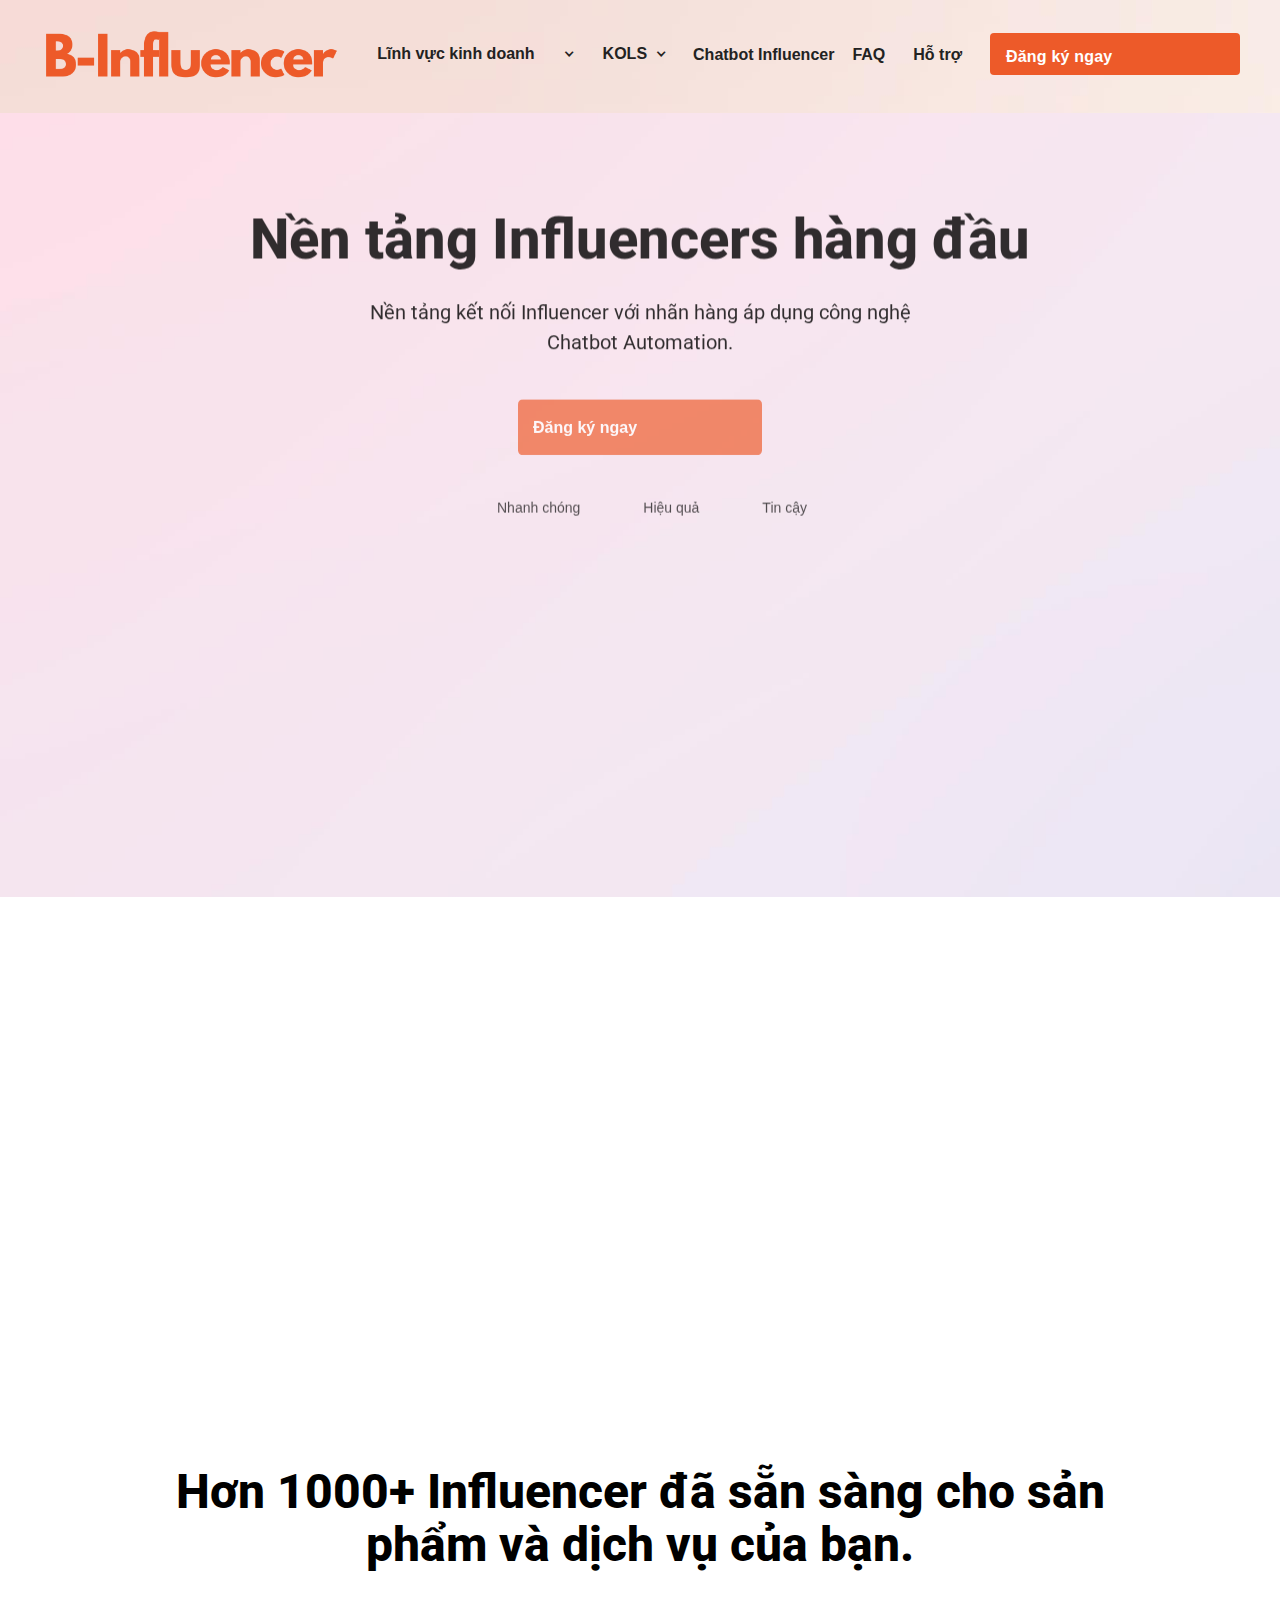
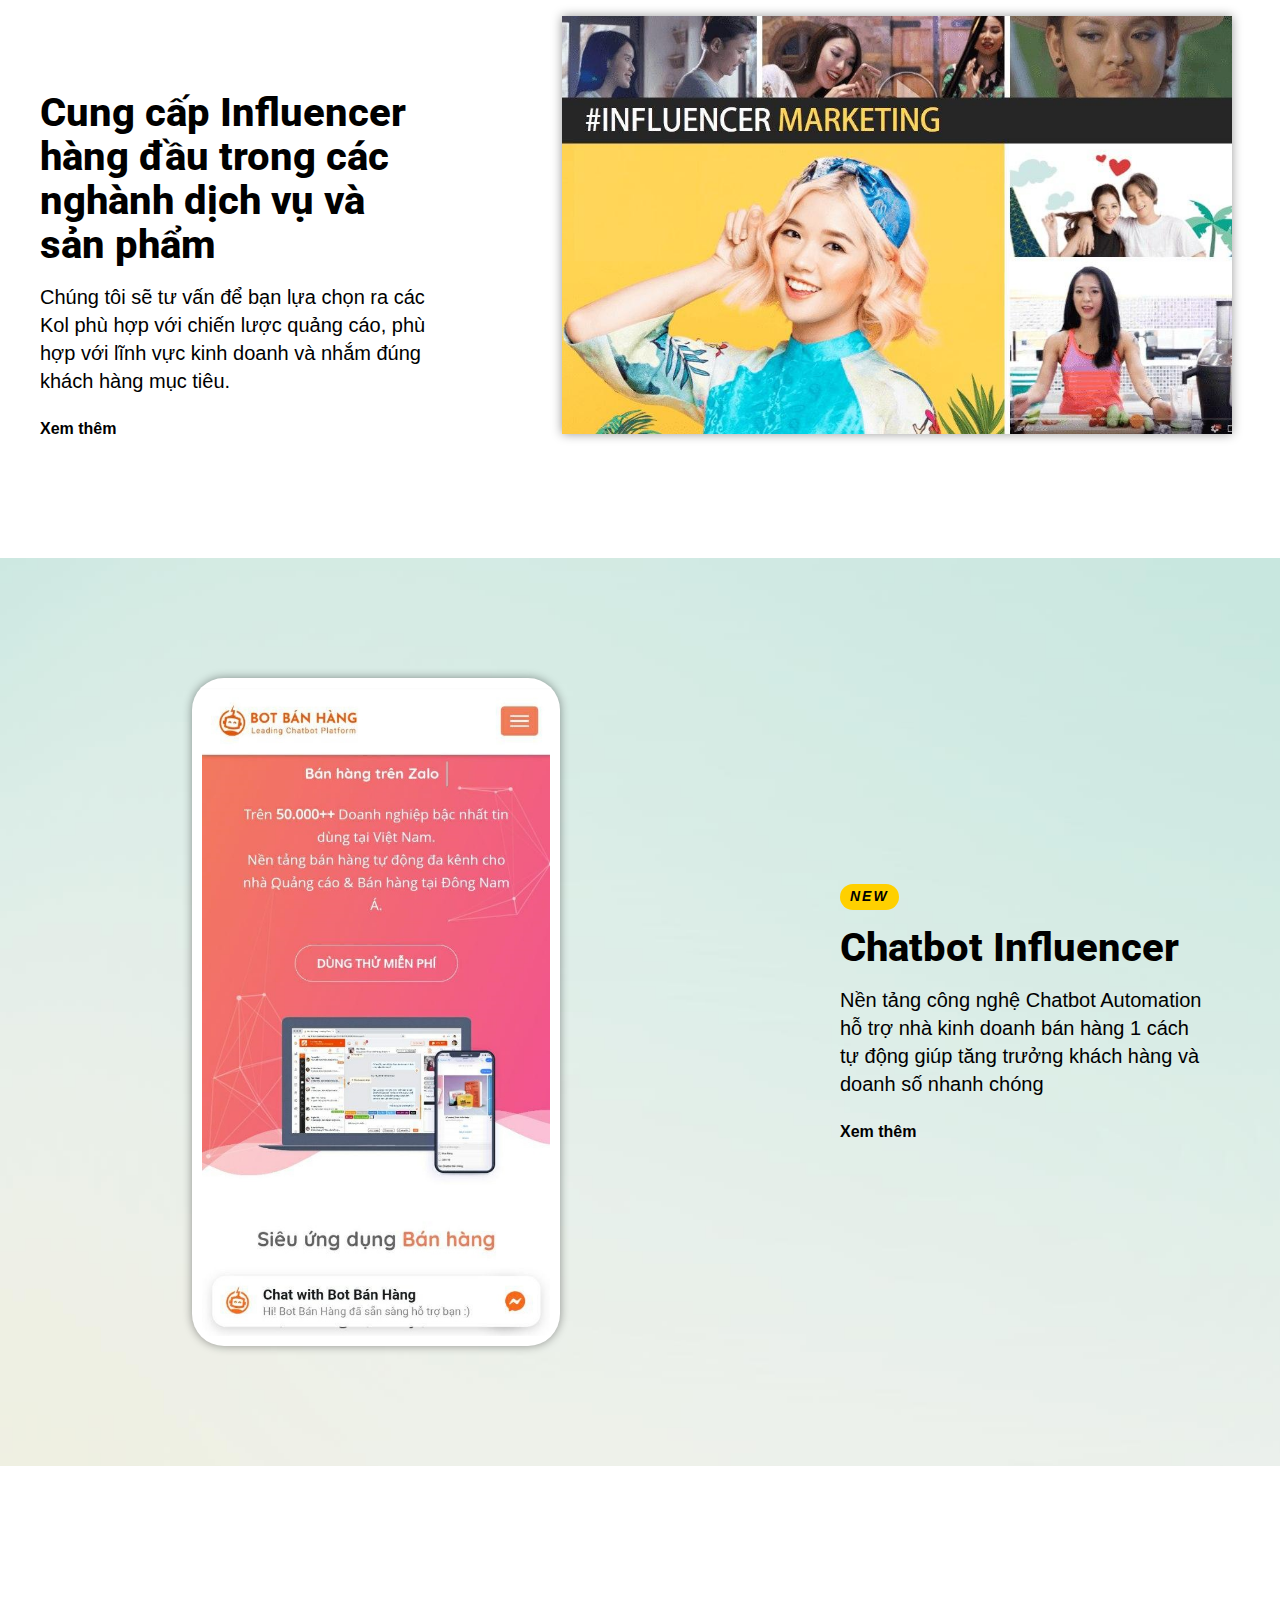
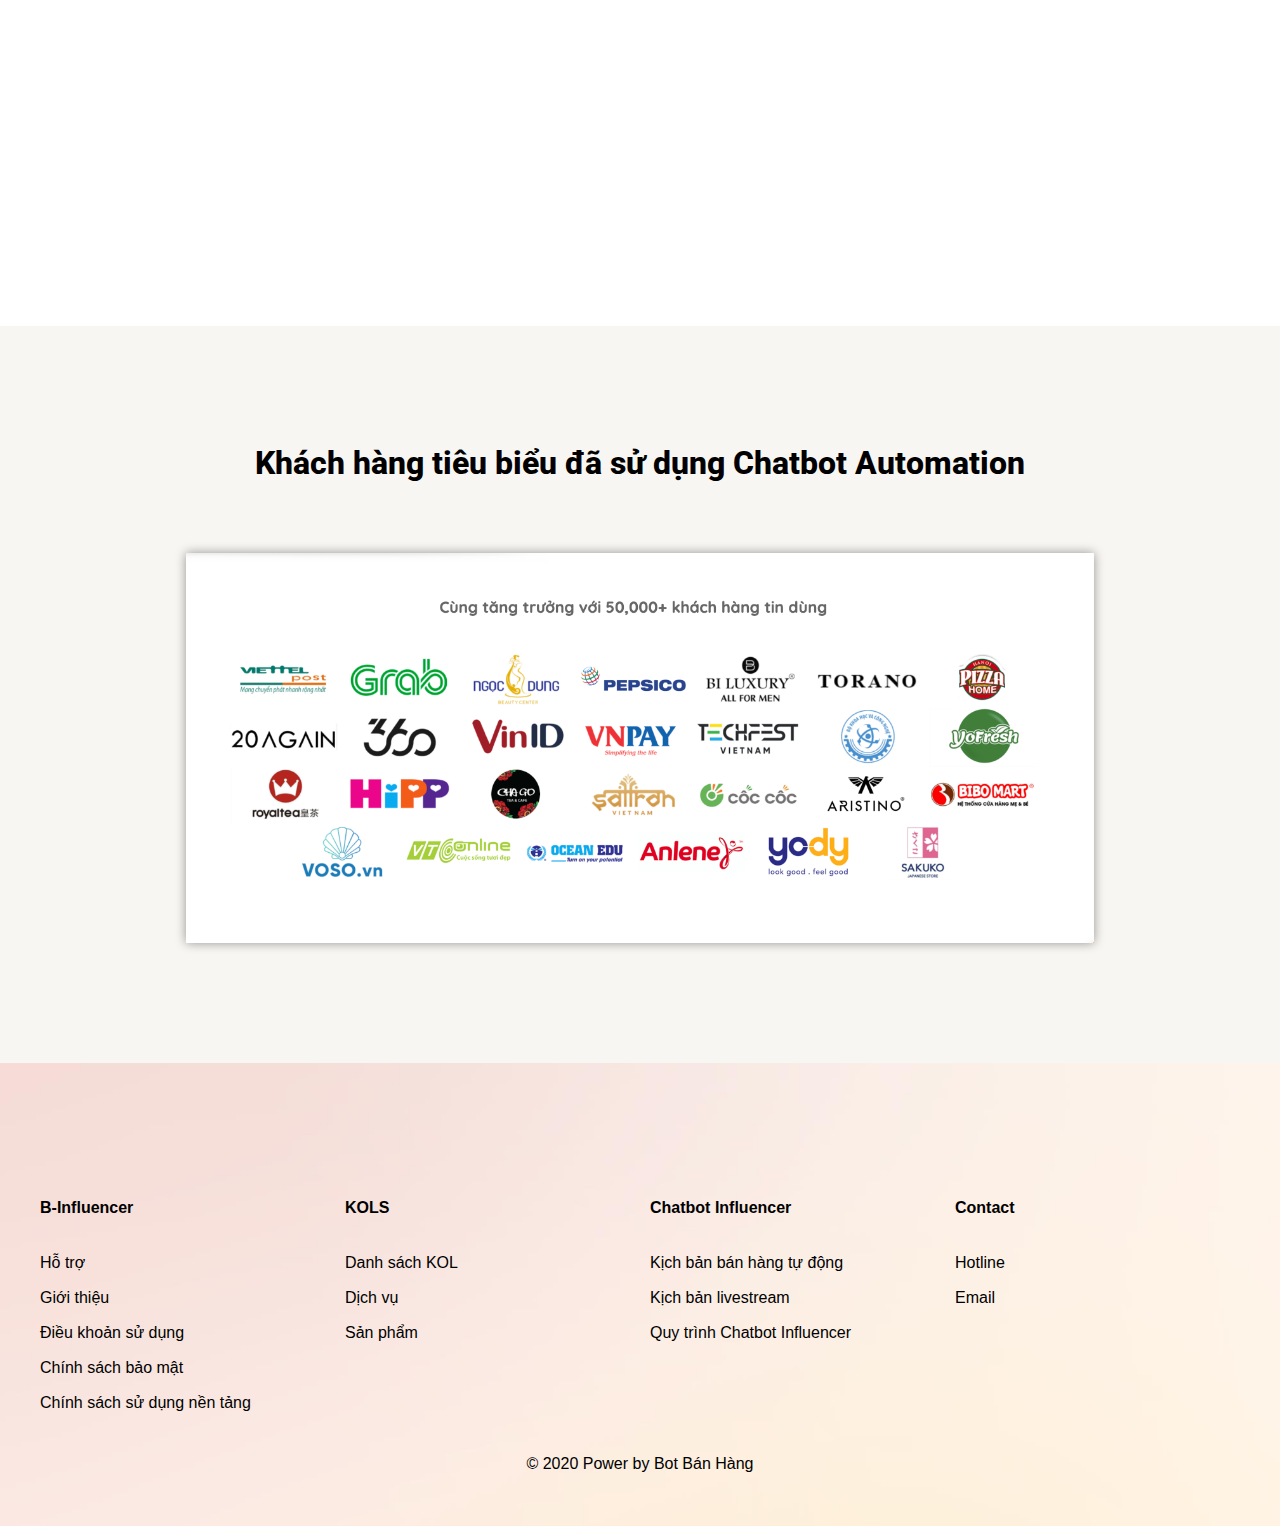
==== commit de6e7581: "fix" ====
--- a/index.html
+++ b/index.html
@@ -276,13 +276,14 @@
                         <a href="./enterprise-1.html" class="link-3">Enterprise</a>
                     </div>
                     <div class="div-block-46">
-                        <div class="text-block-22">KOLS</div><a href="./d-t-c.html" class="link-3">Direct to
-                            Consumer</a><a href="./agencies.html" class="link-3">Agency</a><a href="./enterprise-1.html"
-                            class="link-3">Enterprise</a>
+                        <div class="text-block-22">KOLS</div>
+                        <a href="./kols.html" class="link-3">Direct to Consumer</a>
+                        <a href="./kols.html" class="link-3">Agency</a>
+                        <a href="./kols.html" class="link-3">Enterprise</a>
                     </div>
                     <div class="div-block-46">
-                        <div class="text-block-22"><a href="./chatbot-influencer.html" class="text-block-22">Chatbot
-                                Influencer</a>
+                        <div class="text-block-22">
+                            <a href="./chatbot-influencer.html" class="text-block-22">Chatbot Influencer</a>
                         </div>
                     </div>
                     <div class="div-block-46">
@@ -347,15 +348,15 @@
                             <div>KOLS</div>
                         </div>
                         <nav class="desktop-dropdown-list-2 w-dropdown-list">
-                            <div class="div-block-44"><a href="./d-t-c.html" class="subdropdown-link w-inline-block">
+                            <div class="div-block-44"><a href="./kols.html" class="subdropdown-link w-inline-block">
                                     <div class="text-block-20">vde vụ</div>
                                     <div class="text-block-21">Tap into creators to drive ROAS and quickly scale
                                         campaigns.</div>
-                                </a><a href="./agencies.html" class="subdropdown-link w-inline-block">
+                                </a><a href="./kols.html" class="subdropdown-link w-inline-block">
                                     <div class="text-block-20">Agencies</div>
                                     <div class="text-block-21">Expand your content strategy with a scalable media
                                         channel that’s safe.</div>
-                                </a><a href="./enterprise-1.html" class="subdropdown-link w-inline-block">
+                                </a><a href="./kols.html" class="subdropdown-link w-inline-block">
                                     <div class="text-block-20">Enterprise</div>
                                     <div class="text-block-21">Achieve your goals by turning measurable awareness into
                                         direct sales.</div>
@@ -365,8 +366,8 @@
                     <a href="./chatbot-influencer.html" class="desktop-nav-link-2 final w-nav-link"
                         style="white-space:nowrap;">Chatbot Influencer</a>
                     <a href="./faq.html" class="desktop-nav-link-2 w-nav-link">FAQ</a>
-                    <a href="./chatbot-influencer.html" class="desktop-nav-link-2 final w-nav-link"
-                        style="white-space:nowrap;">Hỗ trợ</a>
+                    <a href="./signup.html" class="desktop-nav-link-2 final w-nav-link" style="white-space:nowrap;">Hỗ
+                        trợ</a>
                     <a data-w-id="ab868367-cf01-dde5-2317-bd252999d6a5" href="./signup.html"
                         class="cta-button header-cta _052020 w-inline-block">
                         <div class="cta-button-text">Đăng ký ngay</div>
@@ -404,11 +405,11 @@
             </div>
         </div>
     </div>
-    <div class="sec-hero-p6"><img style="border: 5px solid rgb(237 90 41);box-shadow: rgba(0, 0, 0, 0.3) 0px 0px 20px;"
-            src="./image/home2.jpg" data-w-id="66a45f25-d2dc-6b6b-6f55-53d3be5a39cc"
+    <div class="sec-hero-p6"><img style="border: 5px solid rgb(237 90 41);" src="./image/home2.jpg"
+            data-w-id="66a45f25-d2dc-6b6b-6f55-53d3be5a39cc"
             sizes="(max-width: 479px) 92vw, (max-width: 767px) 95vw, 96vw"
             srcset="./image/home2.jpg 500w, ./image/home2.jpg 800w, ./image/home2.jpg 1080w, ./image/home2.jpg 1600w, ./image/home2.jpg 2348w"
-            alt="" class="hero-image" /></div>
+            alt="" class="hero-image img-shadow" /></div>
     <div class="new-section">
         <h2 class="h2-home limit">Hơn 1000+ Influencer
             đã sẵn sàng cho sản phẩm
@@ -419,12 +420,11 @@
                     <h2 class="heading-29">Cung cấp Influencer hàng đầu trong các nghành dịch vụ và sản phẩm</h2>
                     <div class="_400px-div less-bottom-margin">
                         <p>Chúng tôi sẽ tư vấn để bạn lựa chọn ra các Kol phù hợp với chiến lược quảng cáo, phù hợp với
-                            lĩnh vực kinh doanh và nhắm đúng khách hàng mục tiêu.</p><img
-                            style="box-shadow: rgba(0, 0, 0, 0.3) 0px 0px 20px;"
-                            src="./image/photo_2020-10-17_16-38-14.jpg" width="670"
+                            lĩnh vực kinh doanh và nhắm đúng khách hàng mục tiêu.</p>
+                        <img src="./image/photo_2020-10-17_16-38-14.jpg" width="670"
                             sizes="(max-width: 479px) 92vw, (max-width: 767px) 94vw, 100vw"
                             srcset="./image/photo_2020-10-17_16-38-14.jpg 500w, ./image/photo_2020-10-17_16-38-14.jpg 800w, ./image/photo_2020-10-17_16-38-14.jpg 1080w, ./image/photo_2020-10-17_16-38-14.jpg 1344w"
-                            alt="" class="image-52" />
+                            alt="" class="image-52 img-shadow" />
                     </div><a data-w-id="7f50dfbe-84b5-a374-a306-6b2f8c7fd2f6" href="./linh-vuc-kinh-doanh.html"
                         class="text-link-div w-inline-block w-clearfix">
                         <div class="text-button">Xem thêm</div><img
@@ -432,12 +432,14 @@
                             alt="" class="cta-button-arrow-copy" />
                     </a>
                 </div>
-                <div id="w-node-6b2f8c7fd305-74e92868" class="hero-image-right"><img
-                        src="https://uploads-ssl.webflow.com/5c34f4c0ee3329913fc72eac/5ec4739bd72dda4ccc687c0d_Group%20128.svg"
-                        alt="" class="image-48" /><img src="./image/photo_2020-10-17_16-38-14.jpg" width="670"
-                        style="box-shadow: rgba(0, 0, 0, 0.3) 0px 0px 20px;" sizes="(max-width: 767px) 100vw, 670px"
+                <div id="w-node-6b2f8c7fd305-74e92868" class="hero-image-right">
+                    <img src="https://uploads-ssl.webflow.com/5c34f4c0ee3329913fc72eac/5ec4739bd72dda4ccc687c0d_Group%20128.svg"
+                        alt="" class="image-48" />
+                    <img src="./image/photo_2020-10-17_16-38-14.jpg" class="img-shadow" width="670"
+                        sizes="(max-width: 767px) 100vw, 670px"
                         srcset="./image/photo_2020-10-17_16-38-14.jpg 500w, ./image/photo_2020-10-17_16-38-14.jpg 800w, ./image/photo_2020-10-17_16-38-14.jpg 1080w, ./image/photo_2020-10-17_16-38-14.jpg 1344w"
-                        alt="" /></div>
+                        alt="" />
+                </div>
             </div>
         </div>
     </div>
@@ -445,8 +447,7 @@
         <div class="container w-container">
             <div class="w-layout-grid right-text">
                 <div id="w-node-d8992d197a45-74e92868" class="hero-image-right">
-                    <div
-                        style="padding: 10px;border-radius: 2rem;background: #fff;box-shadow: rgba(0, 0, 0, 0.3) 0px 0px 20px;">
+                    <div class="img-shadow" style="padding: 10px;border-radius: 2rem;background: #fff;">
                         <img src="./image/chatbot-automation.jpg" width="348" alt="" />
                     </div>
                 </div>
@@ -484,13 +485,13 @@
         <div class="div-block-42">
             <h3 class="h3-content">Khách hàng tiêu biểu đã sử dụng Chatbot Automation</h3>
             <div class="logobar">
-                <img src="./image/customer.png" style="box-shadow: rgba(0, 0, 0, 0.3) 0px 0px 20px;" width="379"
+                <img src="./image/customer.png" width="379"
                     sizes="(max-width: 479px) 79vw, (max-width: 767px) 379px, 100vw"
-                    srcset="./image/customer.png 500w, ./image/customer.png 760w" alt="" class="image-84" />
-                <img src="./image/customer.png" style="box-shadow: rgba(0, 0, 0, 0.3) 0px 0px 20px;" width="908"
+                    srcset="./image/customer.png 500w, ./image/customer.png 760w" alt="" class="image-84 img-shadow" />
+                <img src="./image/customer.png" width="908"
                     sizes="(max-width: 767px) 100vw, (max-width: 991px) 640px, 908px"
                     srcset="./image/customer.png 500w, ./image/customer.png 800w, ./image/customer.png 1080w, ./image/customer.png 1600w, ./image/customer.png 1818w"
-                    alt="" class="image-85" />
+                    alt="" class="image-85 img-shadow" />
             </div>
         </div>
     </div>
@@ -499,33 +500,35 @@
             <div class="w-row">
                 <div class="w-col w-col-3">
                     <div>
-                        <div class="footer-column-header no-top-margin">B-Influencer</div><a href="./chatbot-influencer.html"
-                            class="new-footer-link">Hỗ trợ</a><a href="./" class="new-footer-link">Giới
-                            thiệu</a><a href="./company#careers" class="new-footer-link">Điều khoản sử dụng</a><a
-                            href="./" class="new-footer-link">Chính sách bảo mật</a><a href="./"
-                            class="new-footer-link">Chính sách sử dụng nền tảng</a>
+                        <div class="footer-column-header no-top-margin">B-Influencer</div>
+                        <a href="./signup.html" class="new-footer-link">Hỗ trợ</a>
+                        <a href="./" class="new-footer-link">Giới thiệu</a>
+                        <a href="./" class="new-footer-link">Điều khoản sử dụng</a>
+                        <a href="./" class="new-footer-link">Chính sách bảo mật</a>
+                        <a href="./" class="new-footer-link">Chính sách sử dụng nền tảng</a>
                     </div>
                 </div>
                 <div class="w-col w-col-3">
                     <div>
-                        <div class="footer-column-header">KOLS</div><a href="./d-t-c.html" class="new-footer-link">Danh
-                            sách KOL</a><a href="./" class="new-footer-link">aihih</a><a href="./enterprise-1.html"
-                            class="new-footer-link">Sản phẩm</a>
+                        <div class="footer-column-header">KOLS</div>
+                        <a href="./" class="new-footer-link">Danh sách KOL</a>
+                        <a href="./" class="new-footer-link">Dịch vụ</a>
+                        <a href="./linh-vuc-kinh-doanh.html" class="new-footer-link">Sản phẩm</a>
                     </div>
                 </div>
                 <div class="w-col w-col-3">
                     <div>
-                        <div class="footer-column-header">Chatbot Influencer</div><a href="./blog.html"
-                            class="new-footer-link">Kịch bản bán hàng tự động</a><a href="./"
-                            class="new-footer-link">Kịch bản livestream</a><a href="./partners.html"
-                            class="new-footer-link">Quy trình Chatbot Influencer</a>
+                        <div class="footer-column-header">Chatbot Influencer</div>
+                        <a href="./chatbot-influencer.html" class="new-footer-link">Kịch bản bán hàng tự động</a>
+                        <a href="./" class="new-footer-link">Kịch bản livestream</a>
+                        <a href="./" class="new-footer-link">Quy trình Chatbot Influencer</a>
                     </div>
                 </div>
                 <div class="w-col w-col-3">
                     <div>
-                        <div class="footer-column-header">Contact</div><a href="./"
-                            class="new-footer-link">Hotline</a><a href="./" target="_blank"
-                            class="new-footer-link">Email</a>
+                        <div class="footer-column-header">Contact</div>
+                        <a href="./signup.html" class="new-footer-link">Hotline</a>
+                        <a href="./signup.html" target="_blank" class="new-footer-link">Email</a>
                     </div>
                 </div>
             </div>
--- a/css/paid2.webflow.cad4423af.css
+++ b/css/paid2.webflow.cad4423af.css
@@ -207,8 +207,8 @@
   line-height: 2rem;
   font-size: 1.5rem;
 }
-.text-answer{
-
+.img-shadow{
+  box-shadow: 0 0 10px rgba(0, 0, 0, 0.4);
 }
 /* CSS custom */
 /* CSS custom */
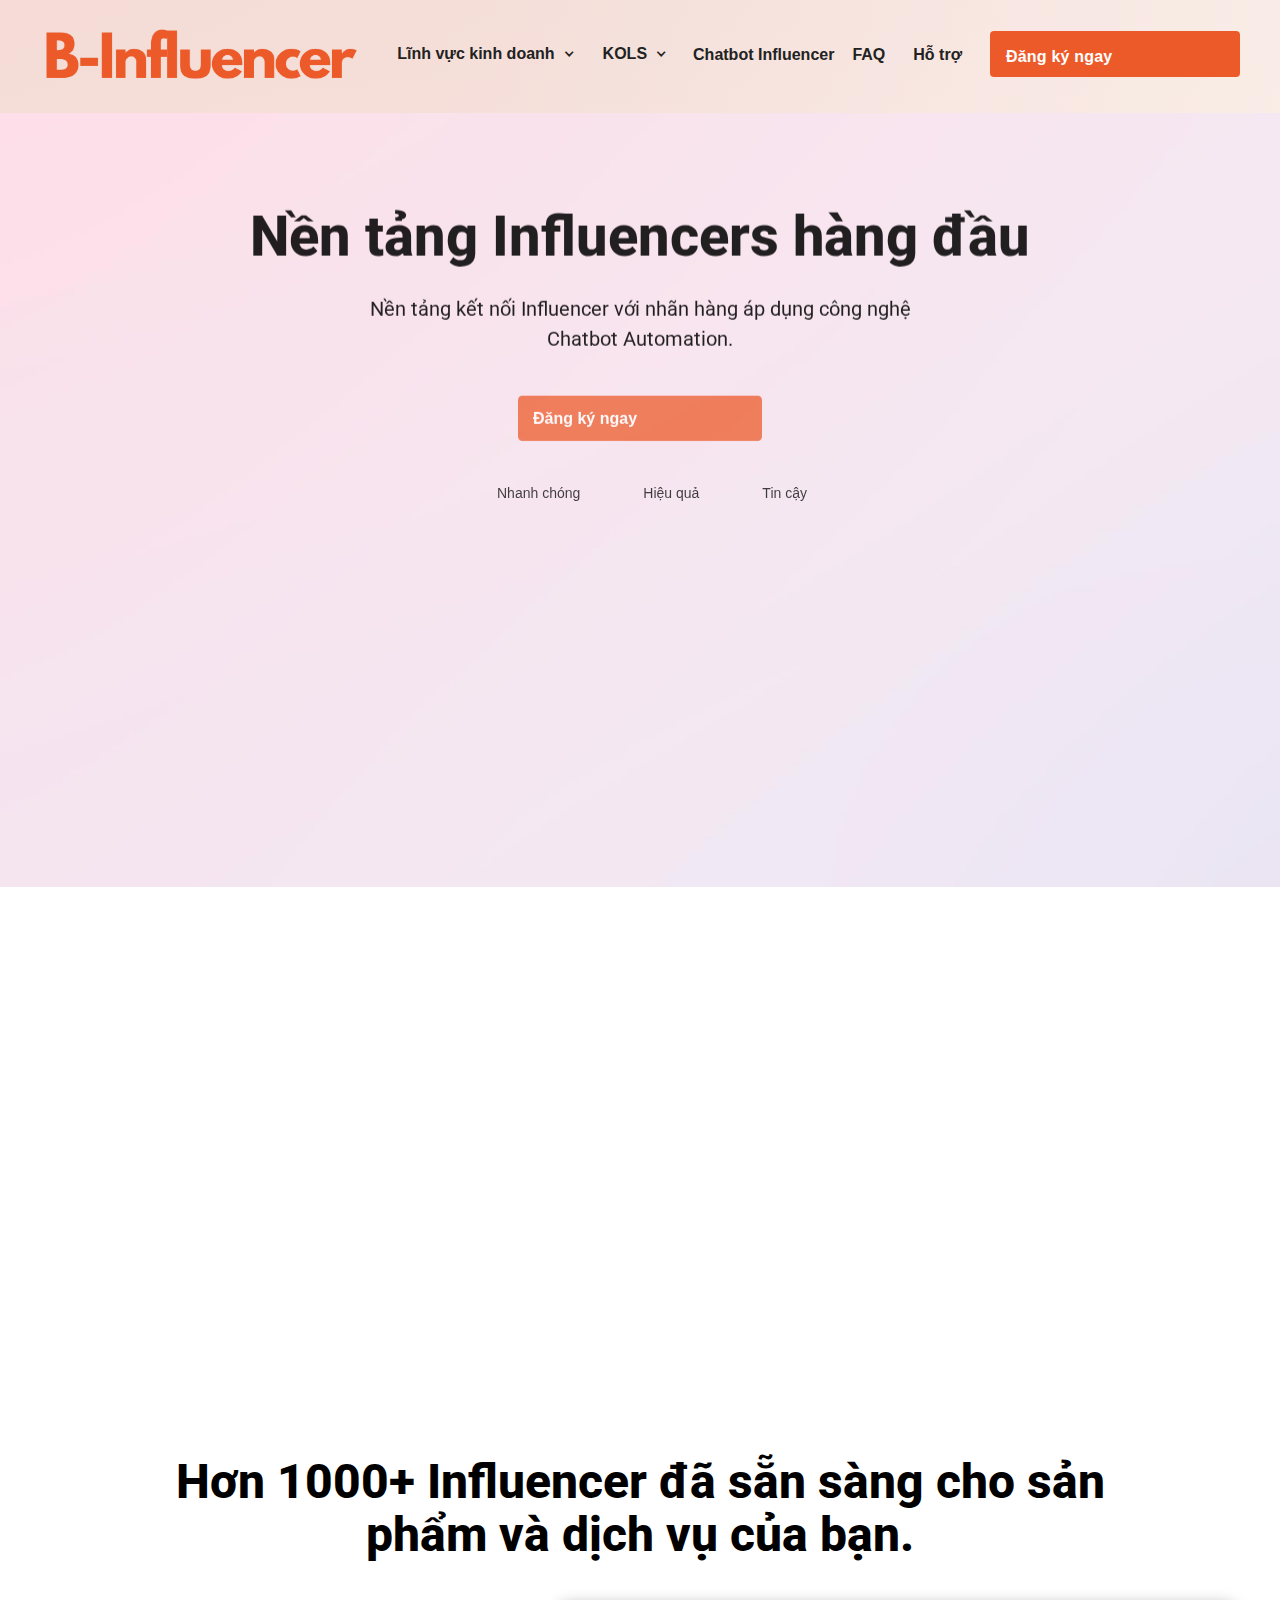
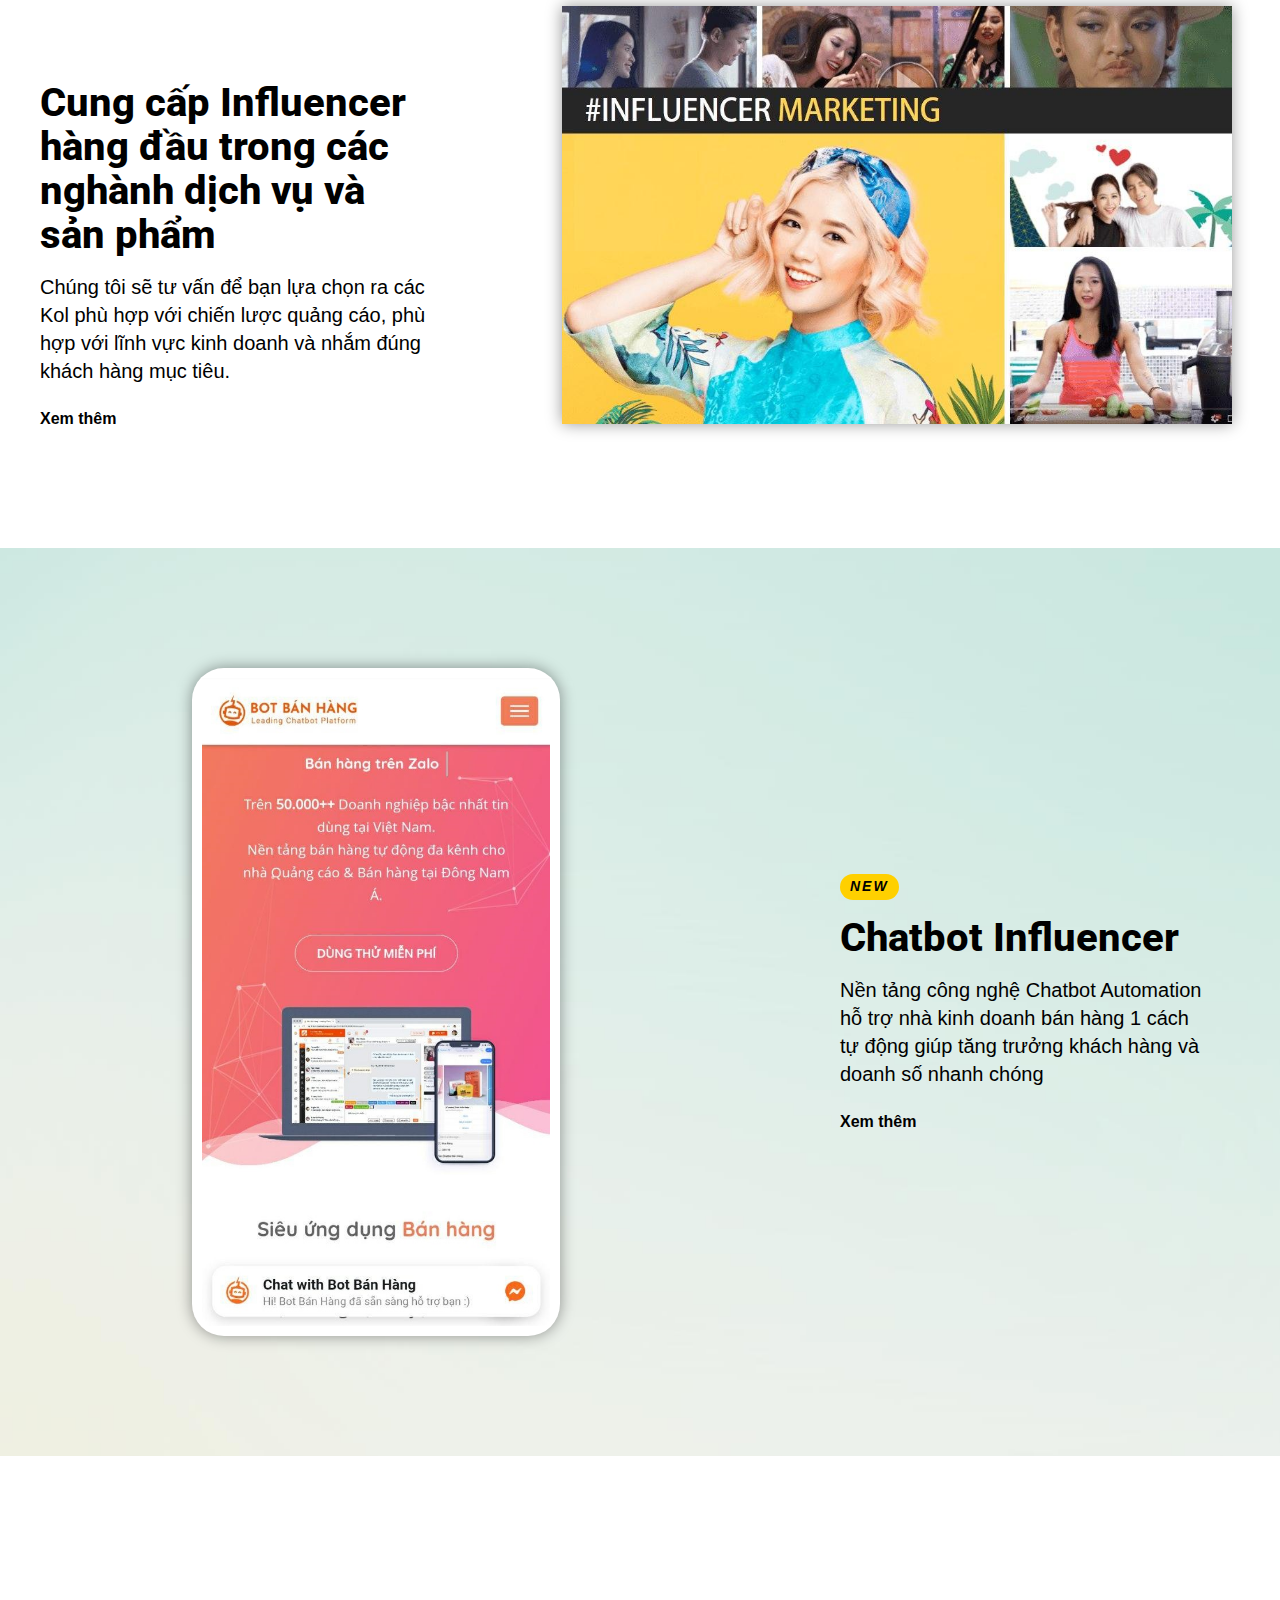
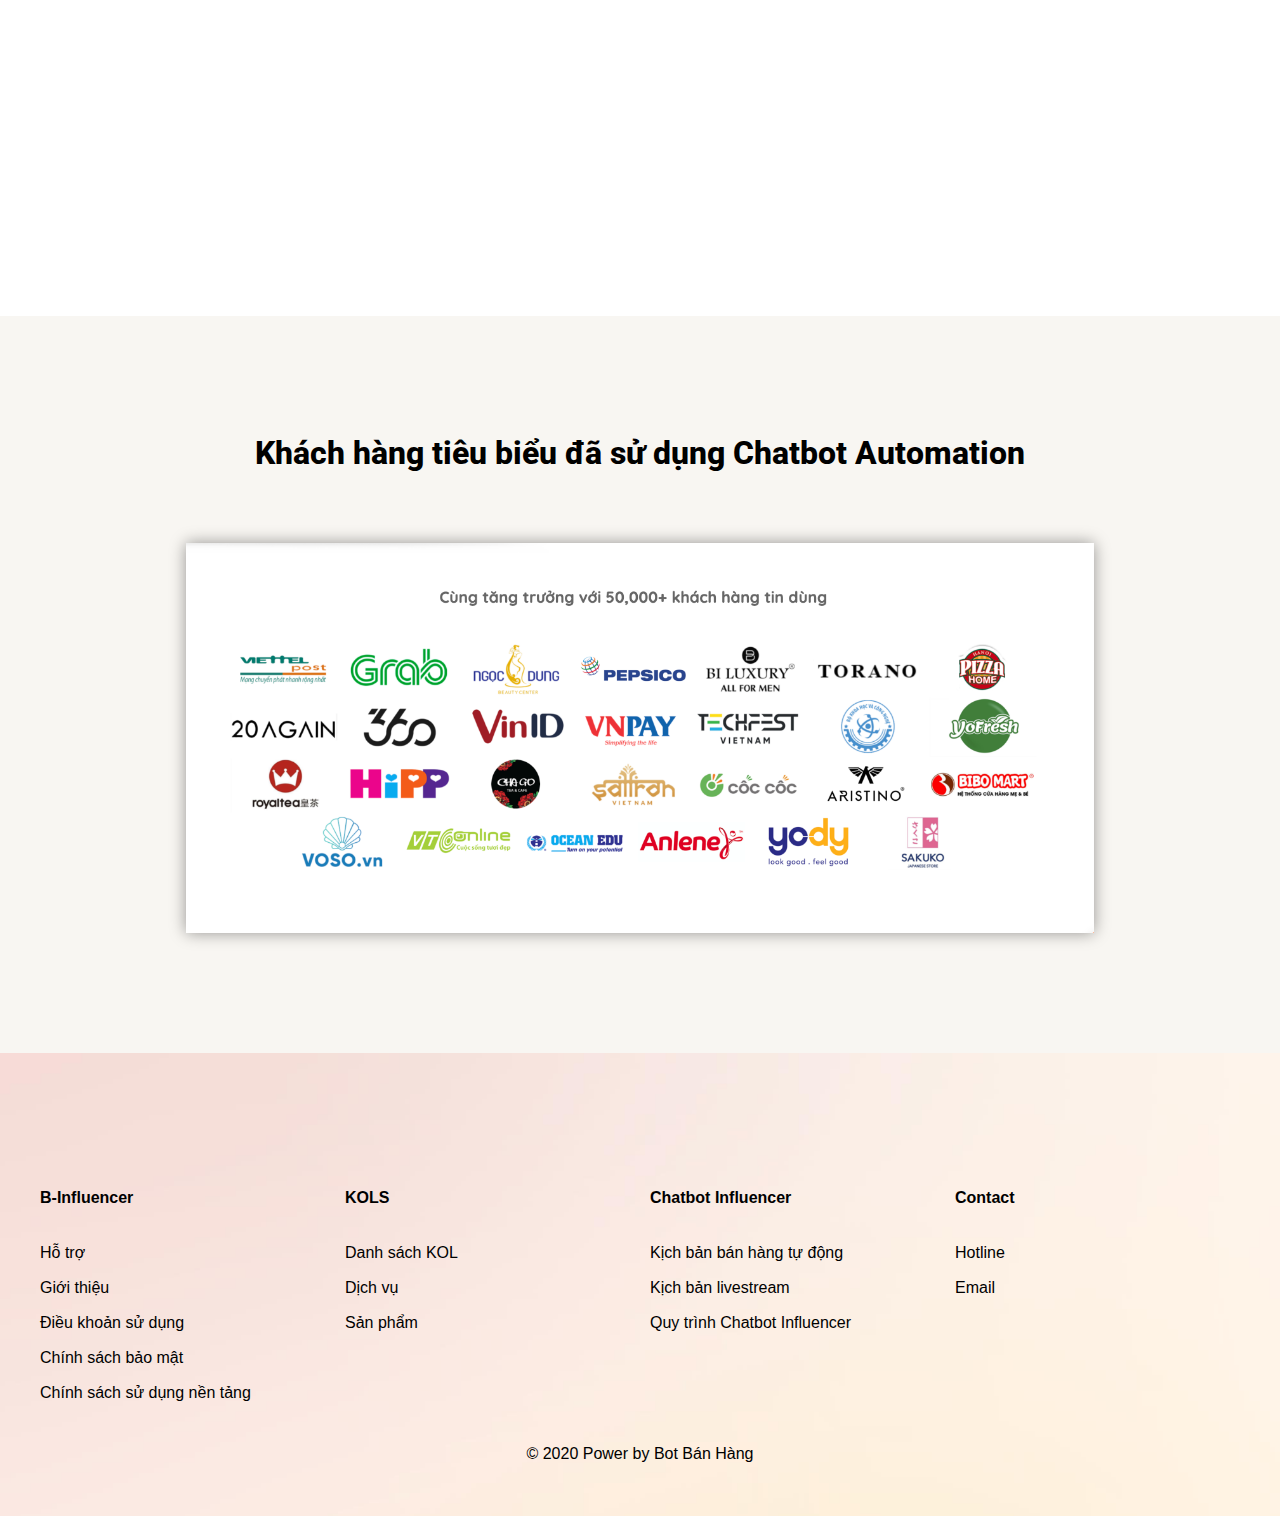
==== commit edf85049: "update tracking" ====
--- a/index.html
+++ b/index.html
@@ -4,19 +4,19 @@
 
 <head>
     <meta charset="utf-8" />
-    <title>B-Influencer | Creator Marketing Platform</title>
+    <title>B-Influencer | Chatbot-Influencer</title>
     <meta
-        content="Get matched with creators, launch campaigns, and run creator whitelisting—in one platform. Influencer marketing is now safe, easy, and fast."
+        content="Nền tảng Influencers hàng đầu, kết nối Influencer với nhãn hàng áp dụng công nghệ Chatbot Automation."
         name="description" />
-    <meta content="B-Influencer | Creator Marketing Platform" property="og:title" />
+    <meta content="B-Influencer | Chatbot-Influencer" property="og:title" />
     <meta
-        content="Get matched with creators, launch campaigns, and run creator whitelisting—in one platform. Influencer marketing is now safe, easy, and fast."
+        content="Nền tảng Influencers hàng đầu, kết nối Influencer với nhãn hàng áp dụng công nghệ Chatbot Automation."
         property="og:description" />
     <meta content="https://uploads-ssl.webflow.com/5c34f4c0ee3329913fc72eac/5eea56bb4494a6b44882a000_paid-home.png"
         property="og:image" />
-    <meta content="B-Influencer | Creator Marketing Platform" property="twitter:title" />
+    <meta content="B-Influencer | Chatbot-Influencer" property="twitter:title" />
     <meta
-        content="Get matched with creators, launch campaigns, and run creator whitelisting—in one platform. Influencer marketing is now safe, easy, and fast."
+        content="Nền tảng Influencers hàng đầu, kết nối Influencer với nhãn hàng áp dụng công nghệ Chatbot Automation."
         property="twitter:description" />
     <meta content="https://uploads-ssl.webflow.com/5c34f4c0ee3329913fc72eac/5eea56bb4494a6b44882a000_paid-home.png"
         property="twitter:image" />
@@ -243,6 +243,12 @@
     </style>
 
 </head>
+<script src="//botbanhang.vn/sdk/bbh.min.js"></script>
+<script>
+    // const PAGE_ID = 'e1f35743ad634ea18d308dfdb6163084' //product
+    const PAGE_ID = 'f384d3e473d04c7289bd0748161cbde3' //dev
+    $bbh.init(PAGE_ID);
+</script>
 
 <body>
     <div class="w-embed w-iframe">
@@ -272,14 +278,11 @@
                                 doanh</a>
                         </div>
                         <a href="./linh-vuc-kinh-doanh.html" class="link-3">Dịch vụ</a>
-                        <a href="./agencies.html" class="link-3">Sản phẩm</a>
-                        <a href="./enterprise-1.html" class="link-3">Enterprise</a>
+                        <a href="./linh-vuc-kinh-doanh.html" class="link-3">Sản phẩm</a>
                     </div>
                     <div class="div-block-46">
                         <div class="text-block-22">KOLS</div>
-                        <a href="./kols.html" class="link-3">Direct to Consumer</a>
-                        <a href="./kols.html" class="link-3">Agency</a>
-                        <a href="./kols.html" class="link-3">Enterprise</a>
+                        <a href="./" class="link-3">Danh sách KOLS</a>
                     </div>
                     <div class="div-block-46">
                         <div class="text-block-22">
@@ -348,19 +351,13 @@
                             <div>KOLS</div>
                         </div>
                         <nav class="desktop-dropdown-list-2 w-dropdown-list">
-                            <div class="div-block-44"><a href="./kols.html" class="subdropdown-link w-inline-block">
-                                    <div class="text-block-20">vde vụ</div>
-                                    <div class="text-block-21">Tap into creators to drive ROAS and quickly scale
-                                        campaigns.</div>
-                                </a><a href="./kols.html" class="subdropdown-link w-inline-block">
-                                    <div class="text-block-20">Agencies</div>
-                                    <div class="text-block-21">Expand your content strategy with a scalable media
-                                        channel that’s safe.</div>
-                                </a><a href="./kols.html" class="subdropdown-link w-inline-block">
-                                    <div class="text-block-20">Enterprise</div>
-                                    <div class="text-block-21">Achieve your goals by turning measurable awareness into
-                                        direct sales.</div>
-                                </a></div>
+                            <div class="div-block-44">
+                                <a href="./" class="subdropdown-link w-inline-block">
+                                    <div class="text-block-20">Danh sách KOLS</div>
+                                    <div class="text-block-21">Hơn 1000+ Influencer đã sẵn sàng.
+                                    </div>
+                                </a>
+                            </div>
                         </nav>
                     </div>
                     <a href="./chatbot-influencer.html" class="desktop-nav-link-2 final w-nav-link"
--- a/css/paid2.webflow.cad4423af.css
+++ b/css/paid2.webflow.cad4423af.css
@@ -208,7 +208,7 @@
   font-size: 1.5rem;
 }
 .img-shadow{
-  box-shadow: 0 0 10px rgba(0, 0, 0, 0.4);
+  box-shadow: 0 0 15px rgba(0, 0, 0, 0.4);
 }
 /* CSS custom */
 /* CSS custom */
@@ -1780,7 +1780,7 @@
   vertical-align: top;
   text-decoration: none;
   color: #222222;
-  padding: 20px;
+  padding: 20px 0 20px 20px;
   text-align: left;
   margin-left: auto;
   margin-right: auto;
@@ -5906,6 +5906,7 @@
   padding-bottom: 9px;
   /* background-color: #000; */
   background-color: #ed5a29;
+  height: 46px;
 }
 
 .cta-button.header-cta._052020 {
@@ -8904,7 +8905,7 @@
   display: -webkit-flex;
   display: -ms-flexbox;
   display: flex;
-  height: 56px;
+  height: 46px;
   padding-right: 125px;
   -webkit-box-pack: center;
   -webkit-justify-content: center;
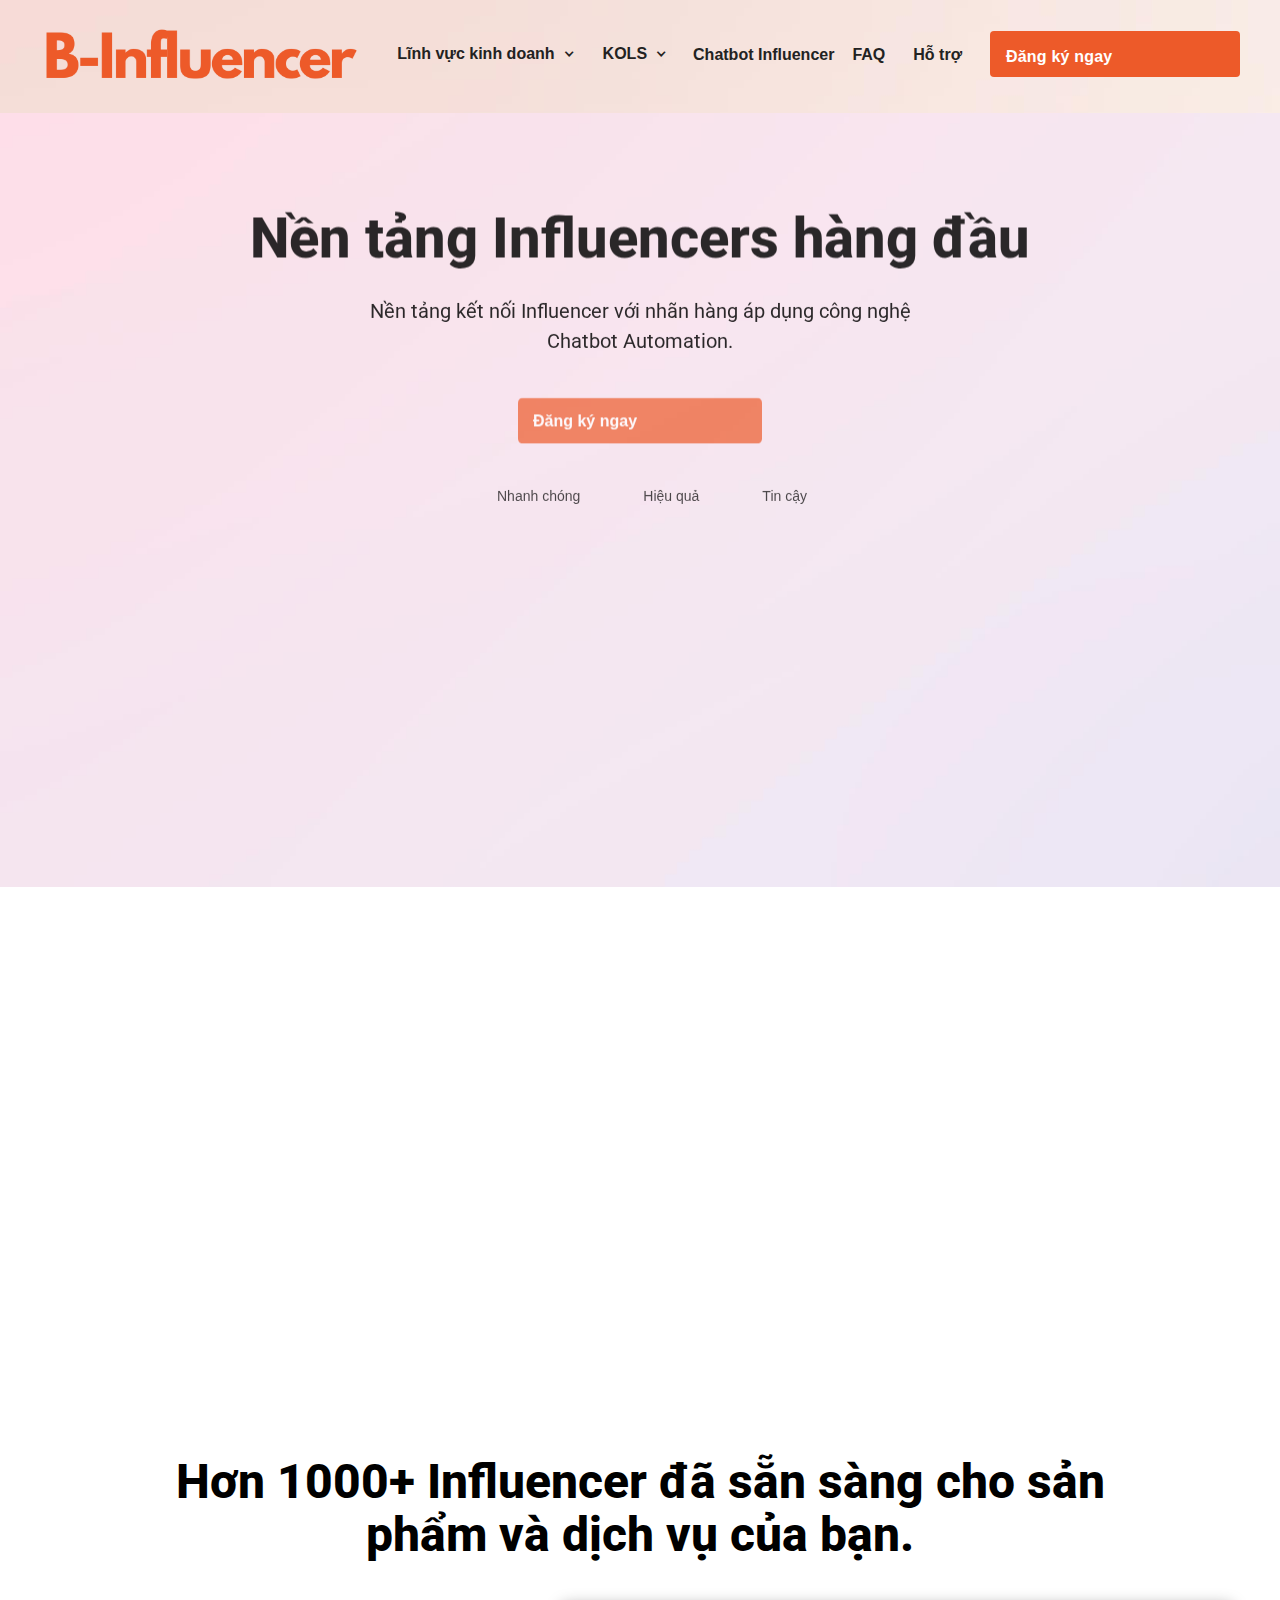
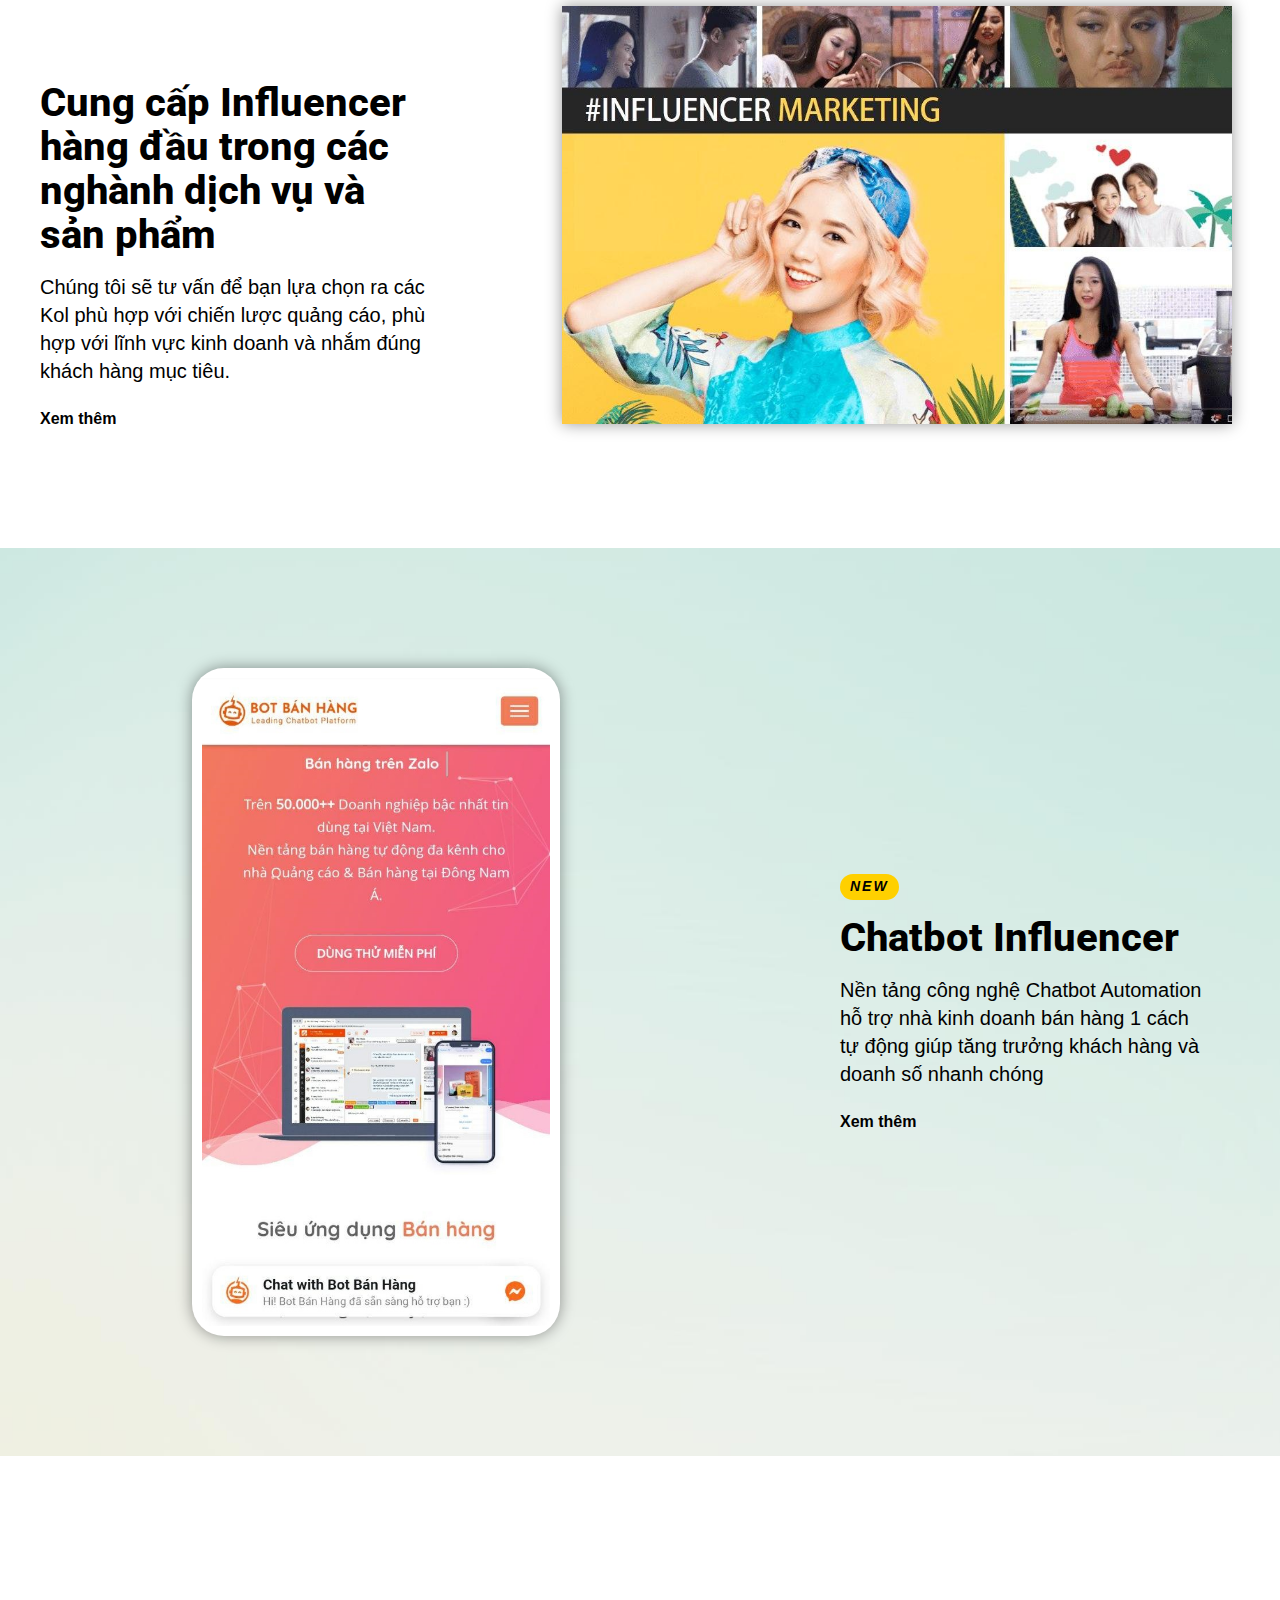
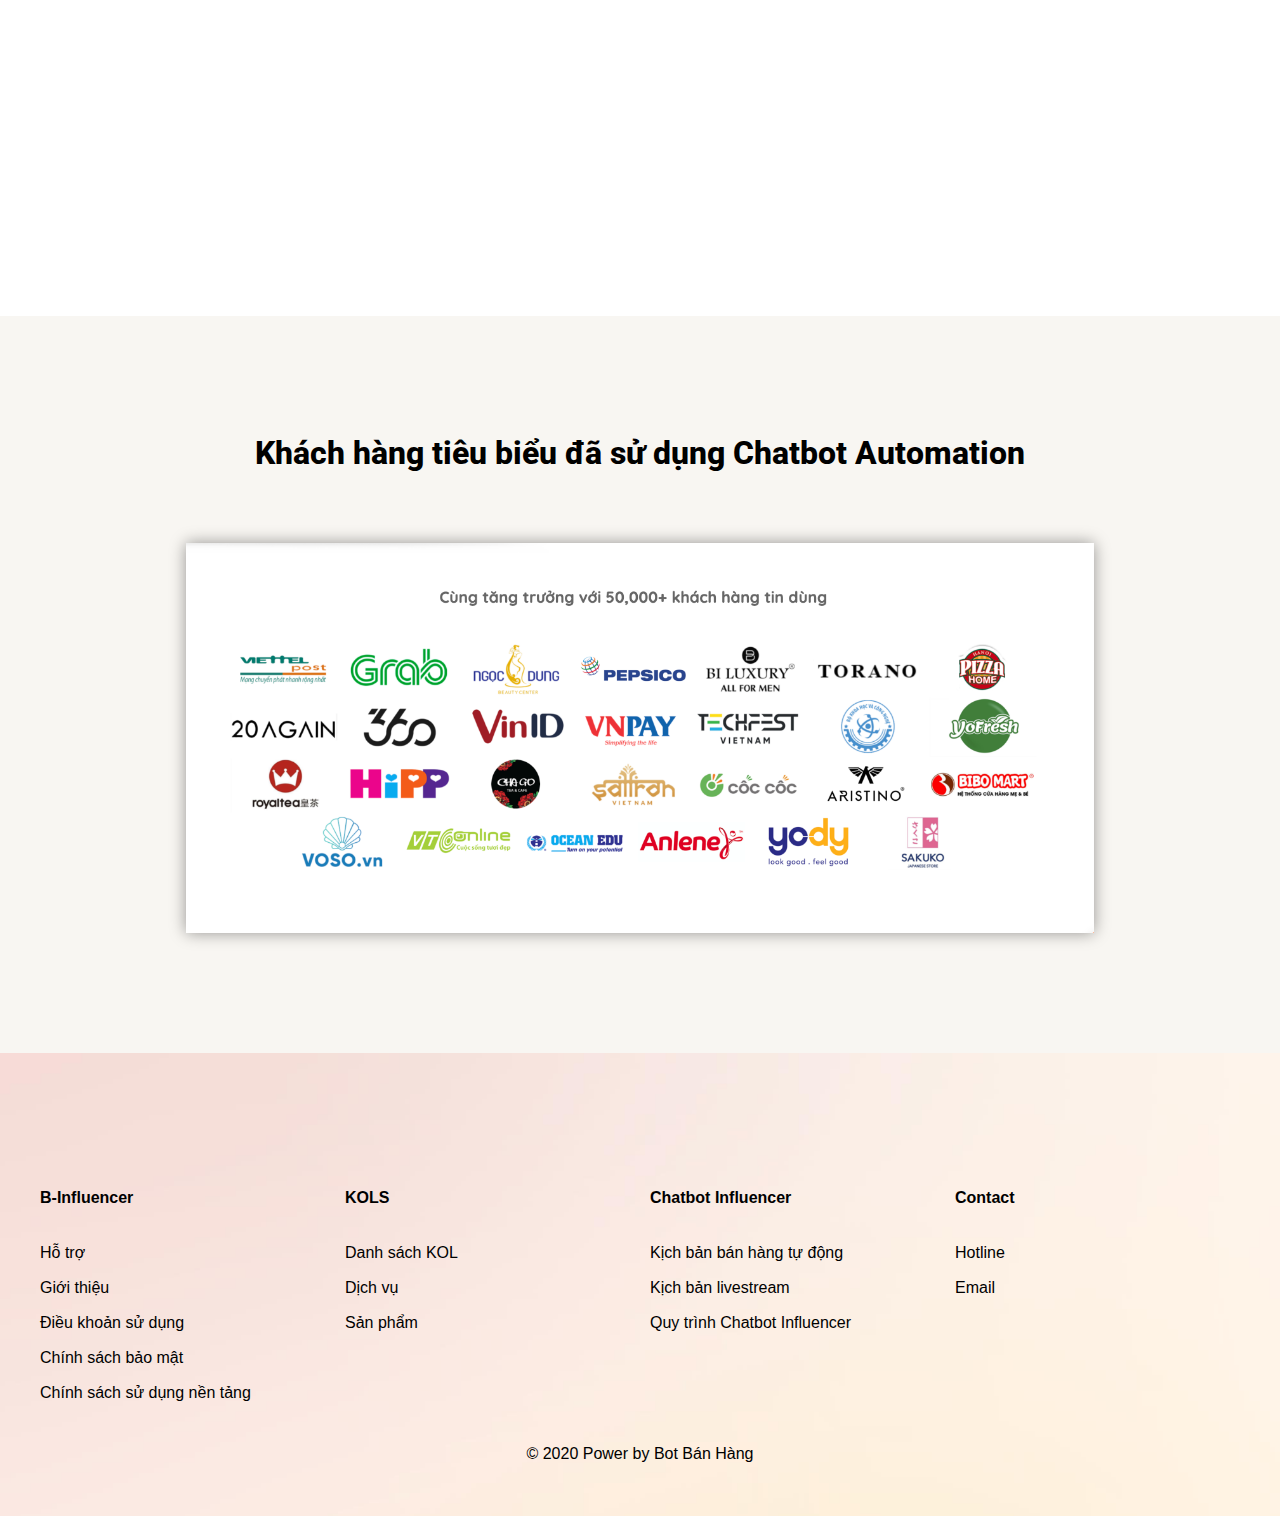
==== commit bbbd47af: "update tracking" ====
--- a/index.html
+++ b/index.html
@@ -245,8 +245,8 @@
 </head>
 <script src="//botbanhang.vn/sdk/bbh.min.js"></script>
 <script>
-    // const PAGE_ID = 'e1f35743ad634ea18d308dfdb6163084' //product
-    const PAGE_ID = 'f384d3e473d04c7289bd0748161cbde3' //dev
+    const PAGE_ID = 'e1f35743ad634ea18d308dfdb6163084' //product
+    // const PAGE_ID = 'f384d3e473d04c7289bd0748161cbde3' //dev
     $bbh.init(PAGE_ID);
 </script>
 
